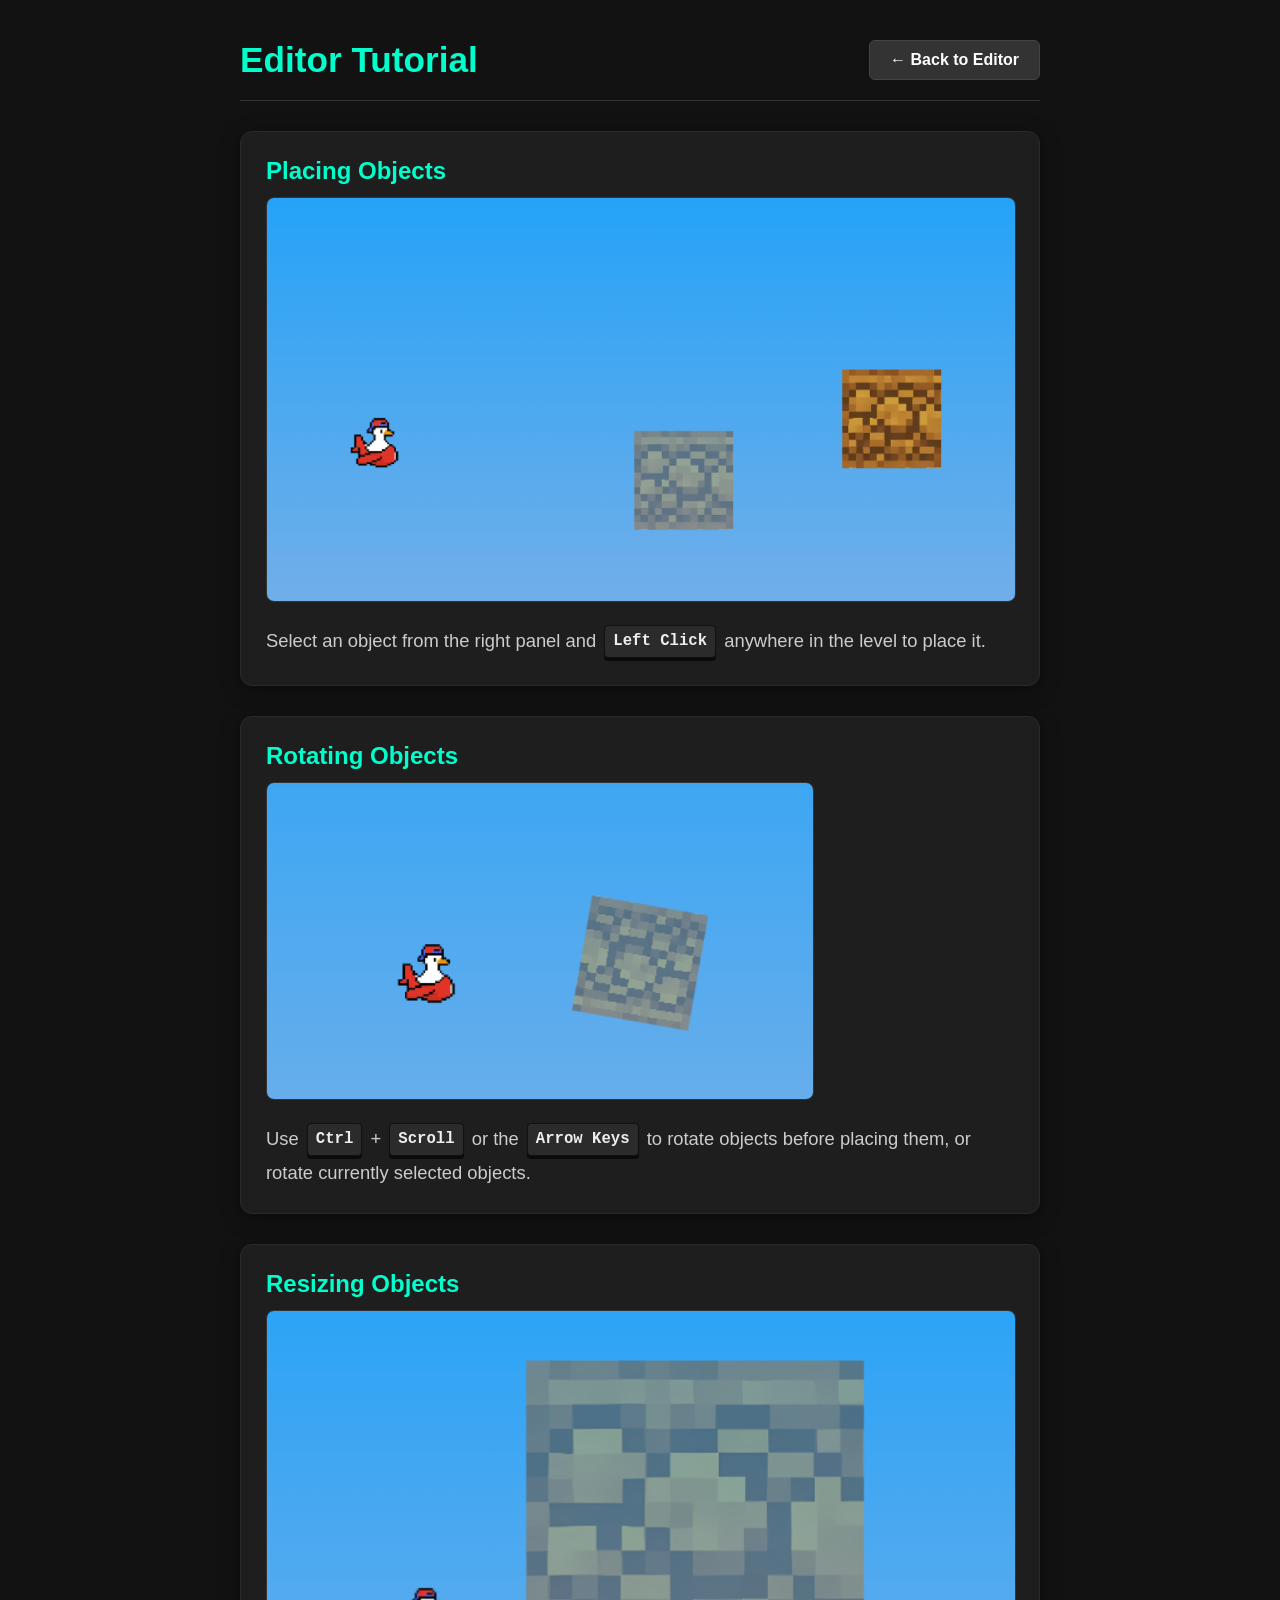
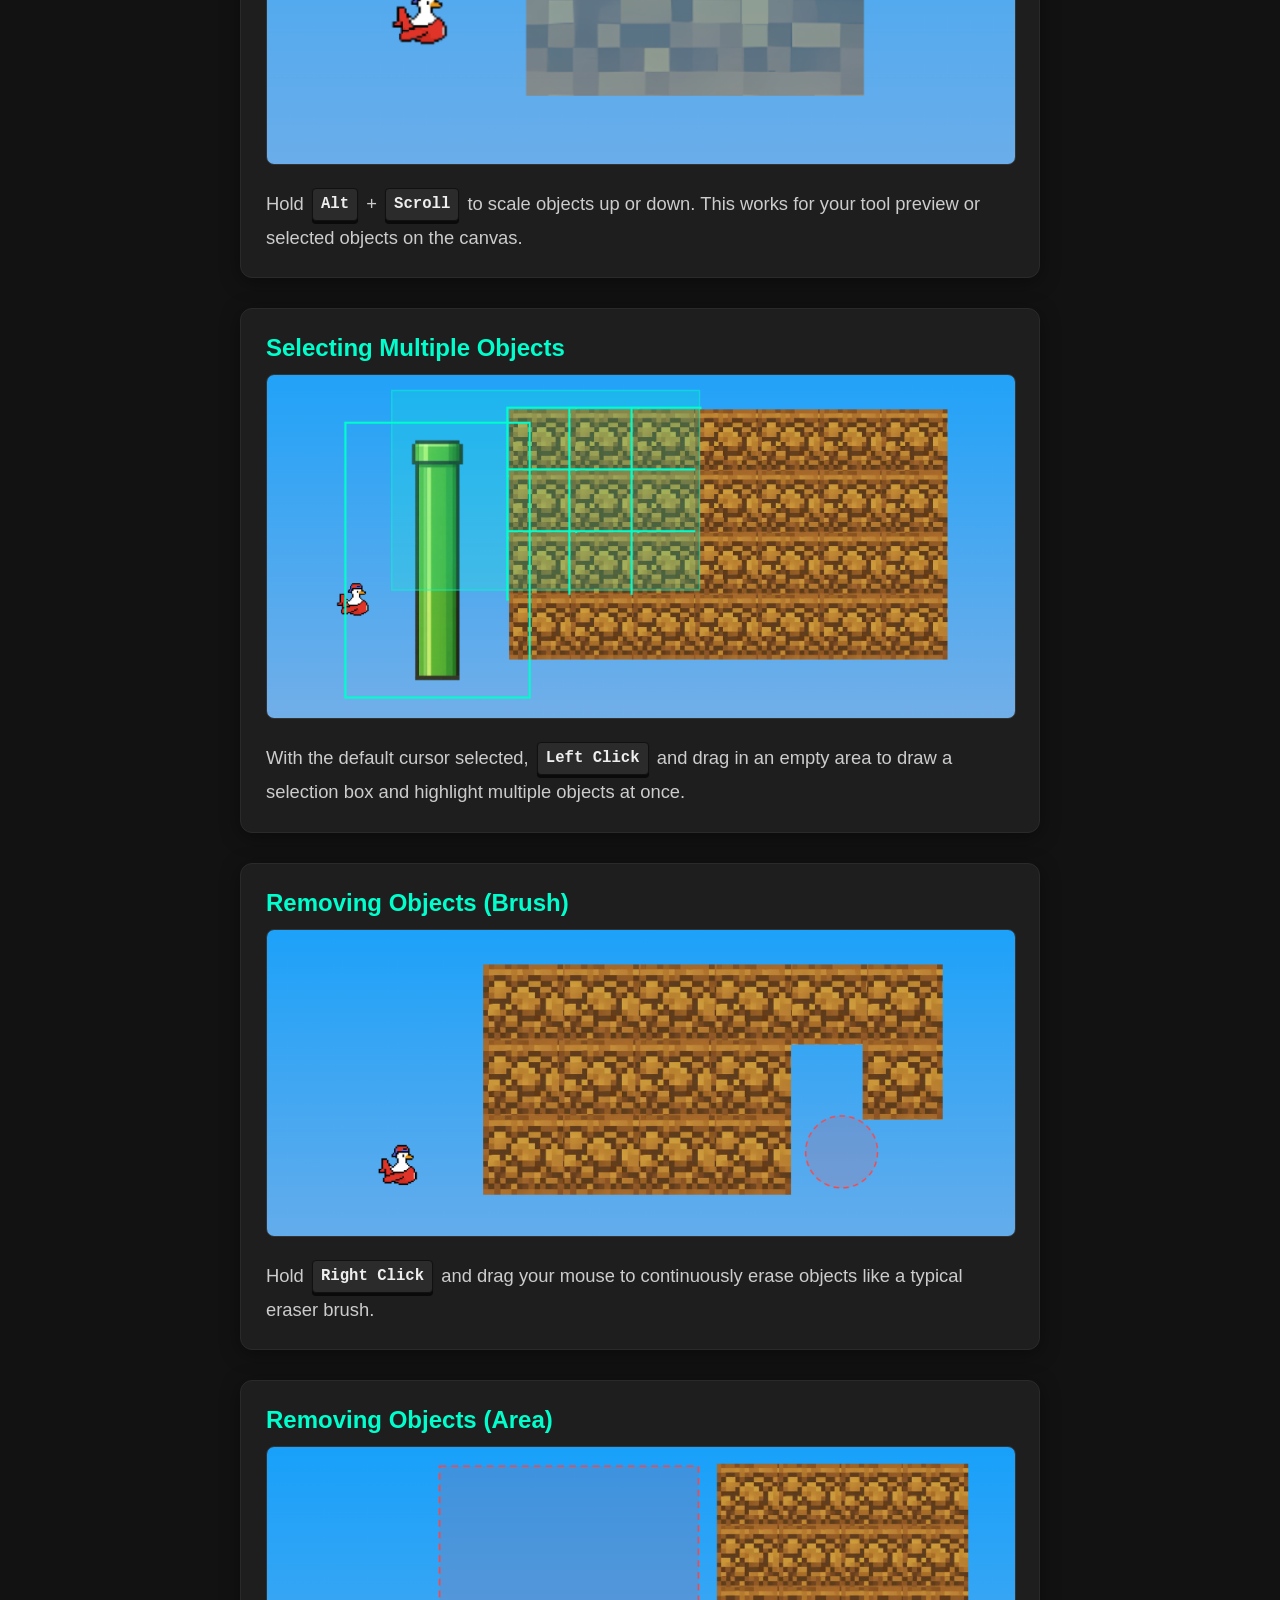
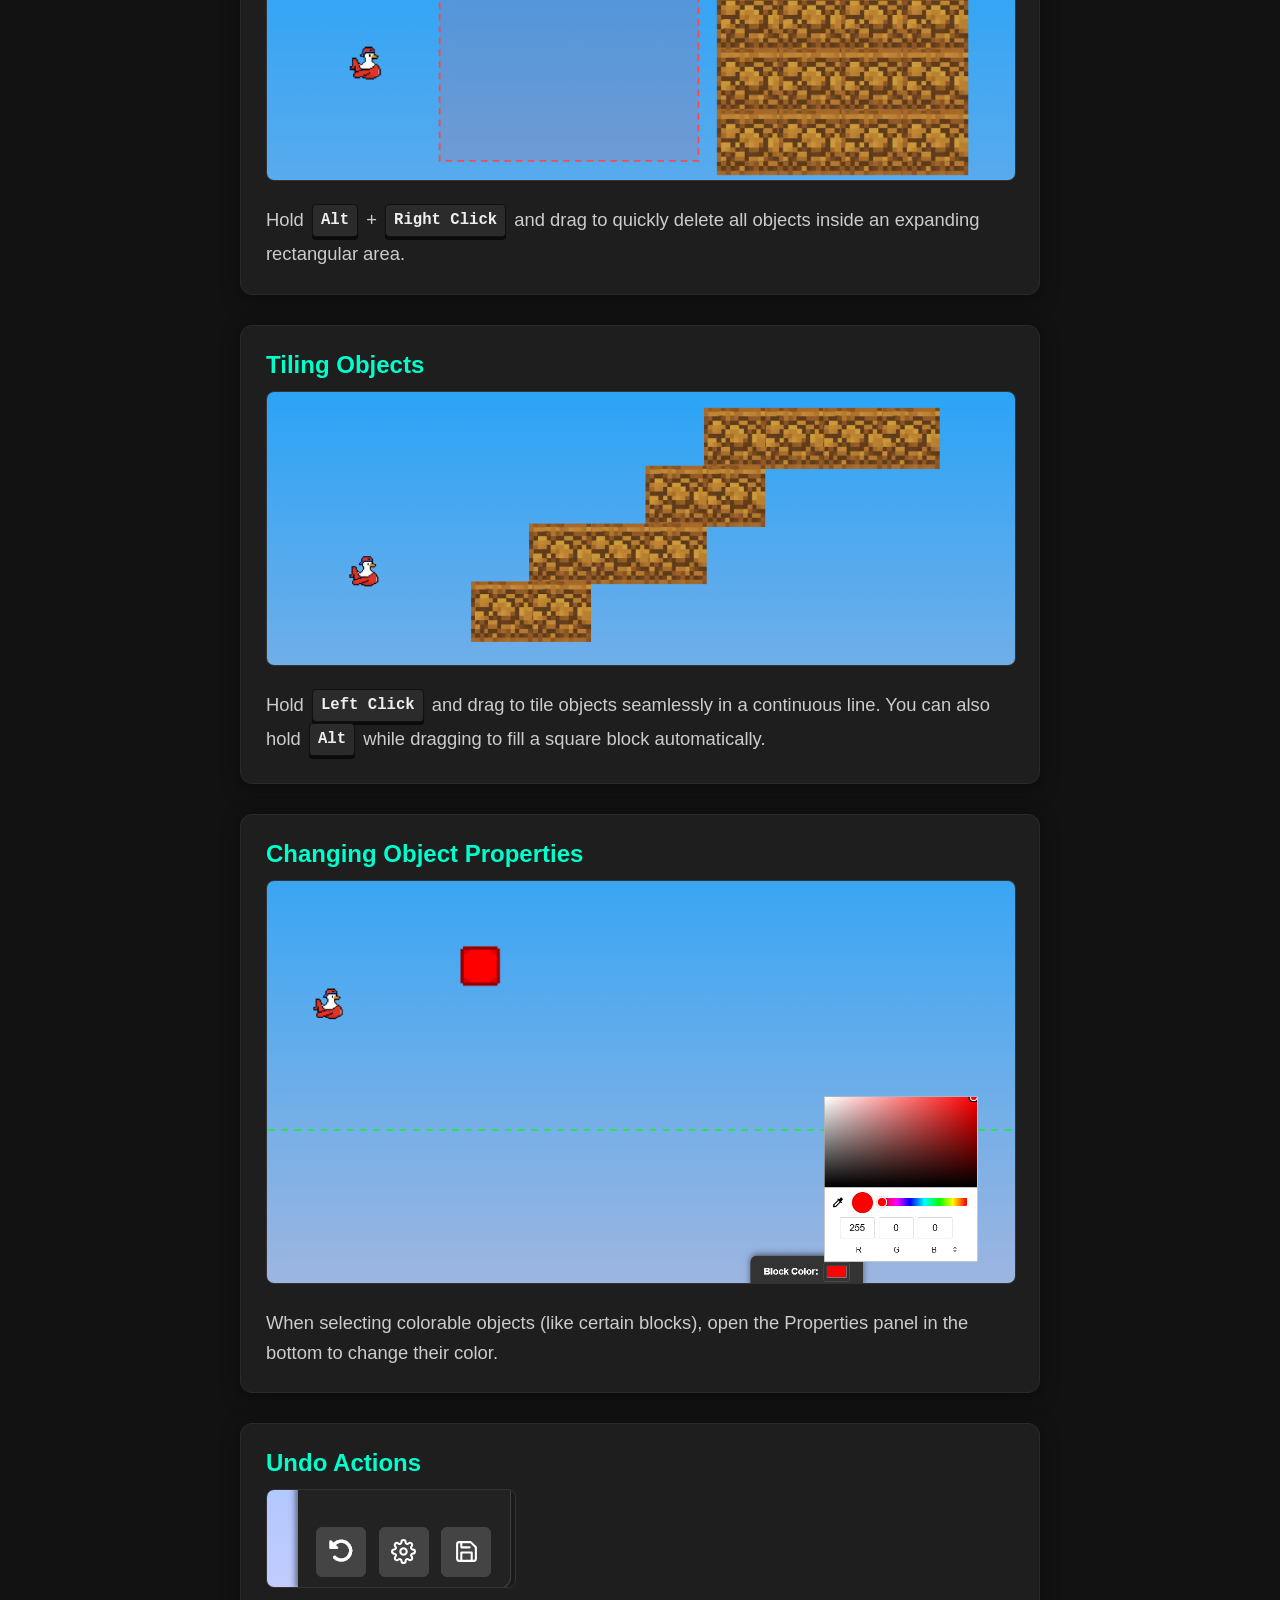
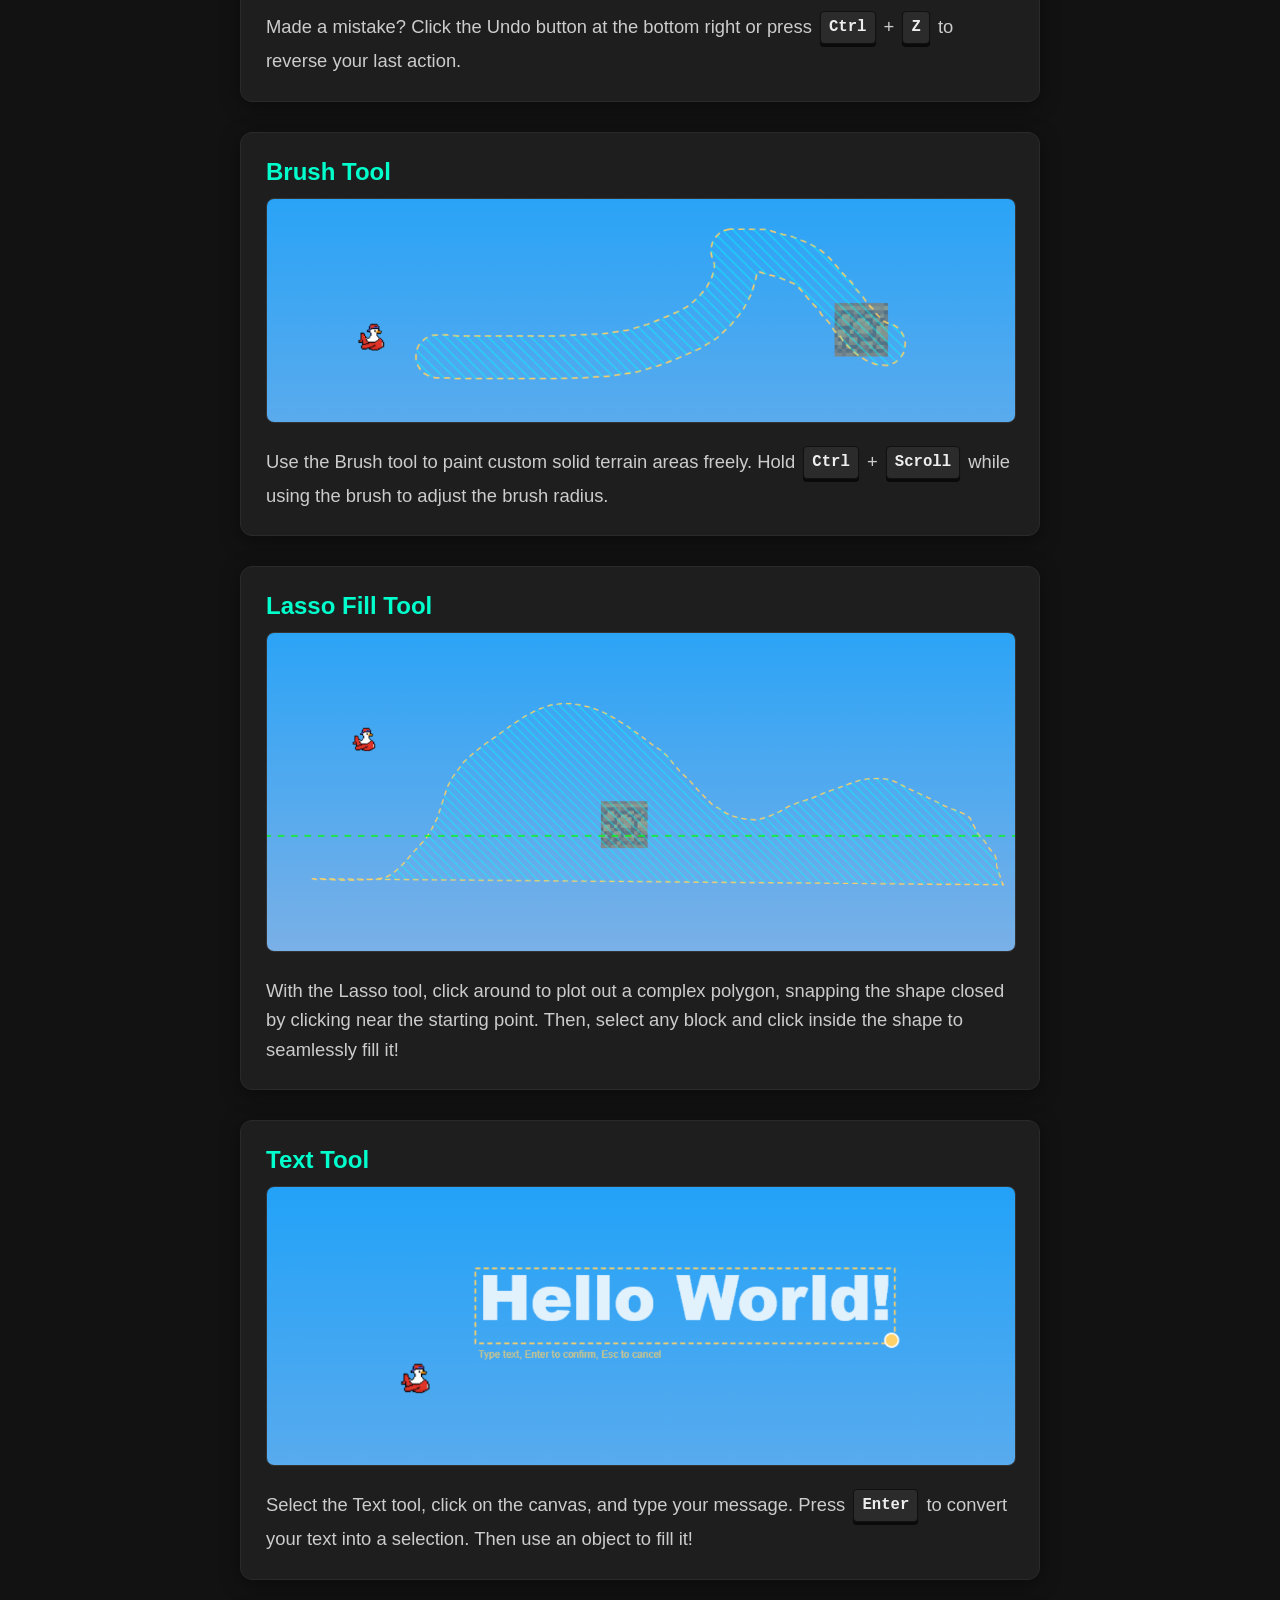
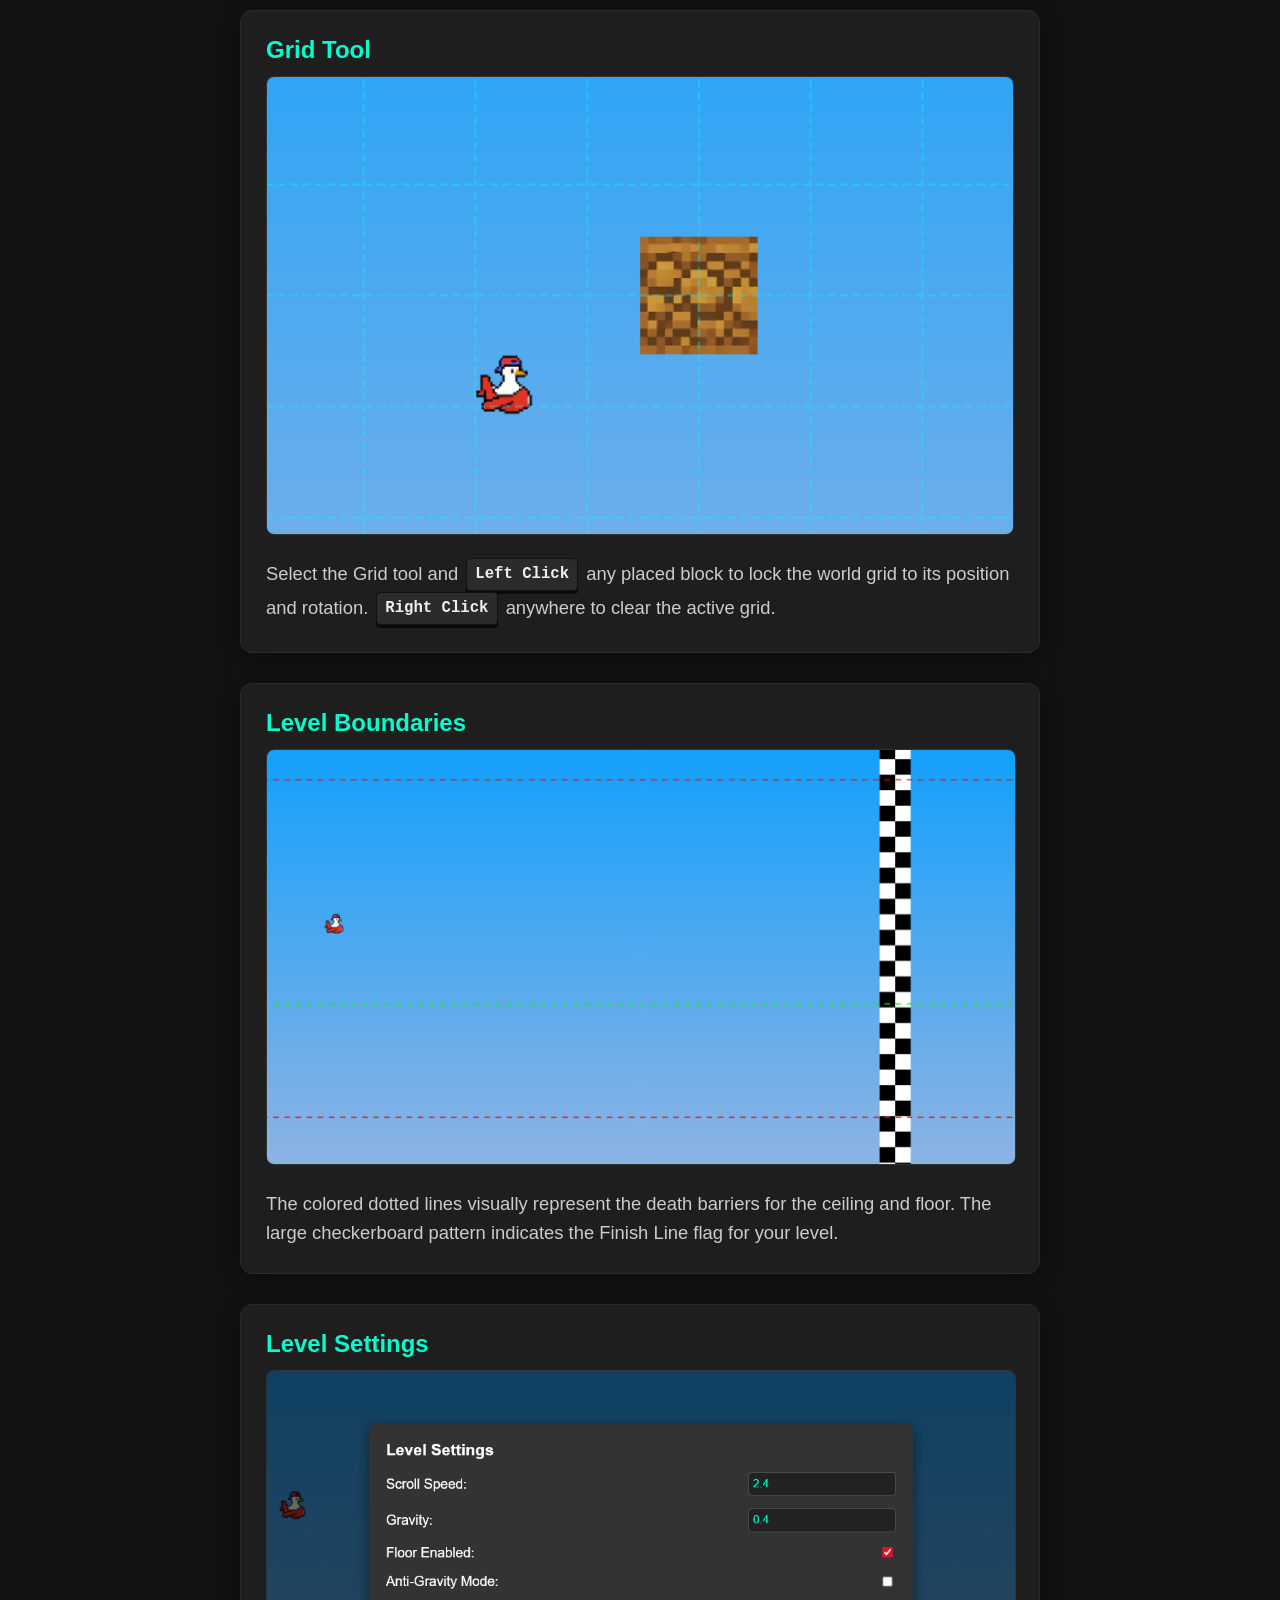
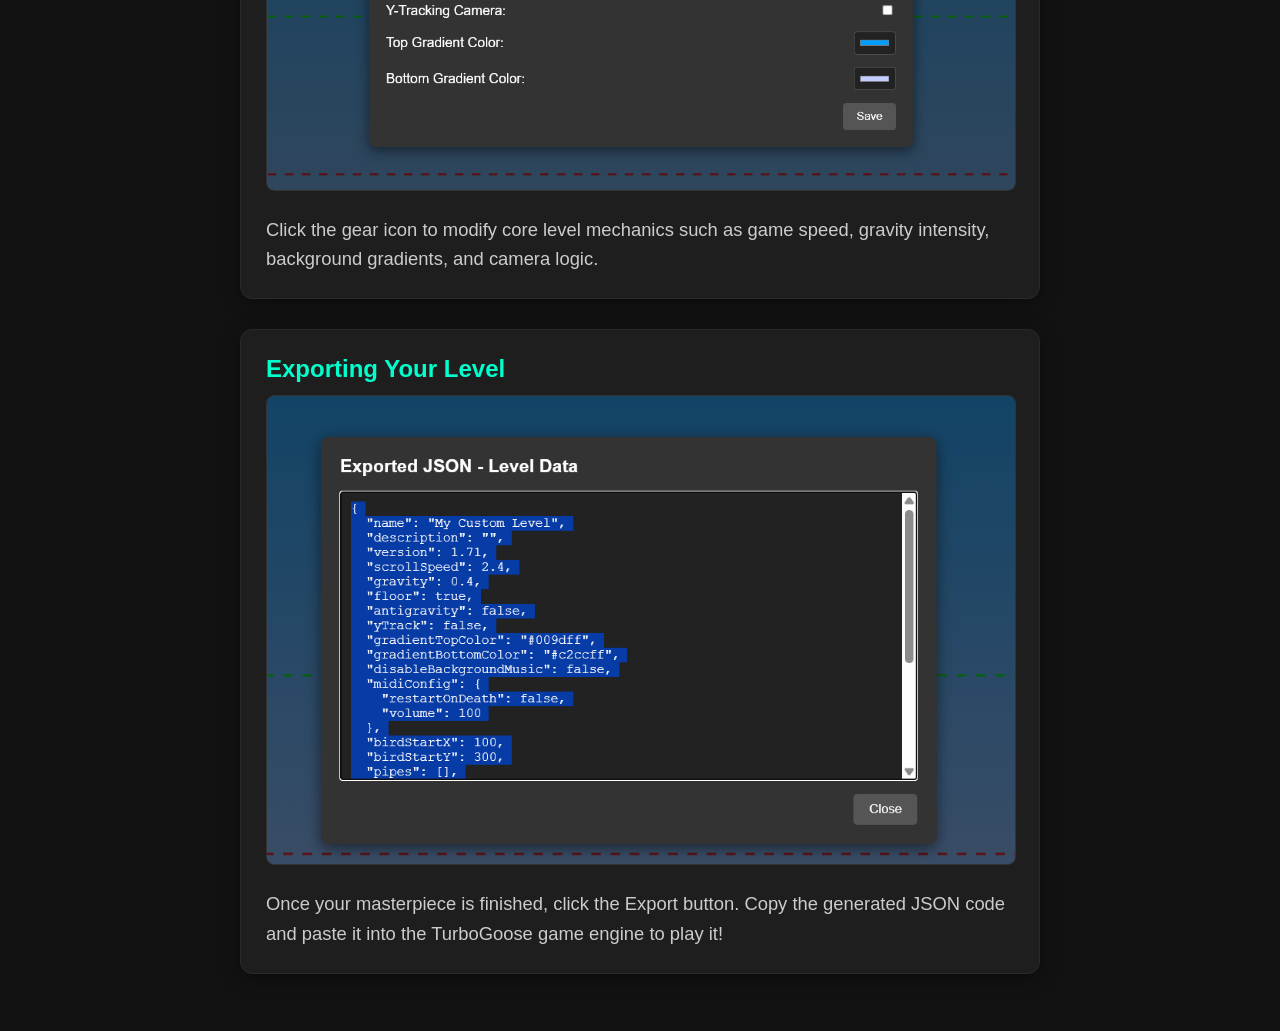
==== tutorial.html @ 1f738831 "tutorial" ====
<!DOCTYPE html>
<html lang="en">
<head>
    <meta charset="UTF-8">
    <meta name="viewport" content="width=device-width, initial-scale=1.0">
    <title>Tutorial - TurboGoose Level Editor</title>
    <style>
        body {
            background-color: #121212;
            color: #f1f1f1;
            font-family: 'Segoe UI', Tahoma, Geneva, Verdana, sans-serif;
            margin: 0;
            padding: 40px;
            display: flex;
            justify-content: center;
        }
        .container {
            max-width: 800px;
            width: 100%;
        }
        .header {
            display: flex;
            justify-content: space-between;
            align-items: center;
            margin-bottom: 30px;
            border-bottom: 1px solid #333;
            padding-bottom: 20px;
        }
        .header h1 {
            margin: 0;
            font-size: 2.2em;
            color: #00ffcc;
        }
        .back-btn {
            background: #333;
            color: #fff;
            text-decoration: none;
            padding: 10px 20px;
            border-radius: 6px;
            font-weight: bold;
            transition: background 0.2s;
            border: 1px solid #444;
        }
        .back-btn:hover {
            background: #444;
        }
        .step {
            background: #1e1e1e;
            border-radius: 12px;
            padding: 25px;
            margin-bottom: 30px;
            box-shadow: 0 4px 20px rgba(0, 0, 0, 0.4);
            border: 1px solid #2a2a2a;
        }
        .step img {
            max-width: 100%;
            height: auto;
            border-radius: 8px;
            margin-bottom: 20px;
            border: 1px solid #333;
            background: #000;
        }
        .step h2 {
            margin-top: 0;
            margin-bottom: 12px;
            color: #00ffcc;
            font-size: 1.5em;
        }
        .step p {
            font-size: 1.15em;
            line-height: 1.6;
            margin: 0;
            color: #ccc;
        }
        kbd {
            background-color: #2b2b2b;
            border: 1px solid #111;
            border-radius: 4px;
            box-shadow: 0 3px 0 #0a0a0a, 0 1px 1px rgba(0,0,0,0.5);
            color: #eee;
            display: inline-block;
            font-family: 'Consolas', monospace;
            font-size: 0.85em;
            padding: 3px 8px;
            margin: 0 3px;
            font-weight: bold;
            transform: translateY(-2px);
        }
    </style>
</head>
<body>
    <div class="container">
        <div class="header">
            <h1>Editor Tutorial</h1>
            <a href="index.html" class="back-btn">← Back to Editor</a>
        </div>

        <div class="step">
            <h2>Placing Objects</h2>
            <img src="tutorial-assets/placing-objects.png" alt="Placing Objects">
            <p>Select an object from the right panel and <kbd>Left Click</kbd> anywhere in the level to place it.</p>
        </div>

        <div class="step">
            <h2>Rotating Objects</h2>
            <img src="tutorial-assets/rotate-object.png" alt="Rotating Objects">
            <p>Use <kbd>Ctrl</kbd> + <kbd>Scroll</kbd> or the <kbd>Arrow Keys</kbd> to rotate objects before placing them, or rotate currently selected objects.</p>
        </div>

        <div class="step">
            <h2>Resizing Objects</h2>
            <img src="tutorial-assets/resize-objects.png" alt="Resizing Objects">
            <p>Hold <kbd>Alt</kbd> + <kbd>Scroll</kbd> to scale objects up or down. This works for your tool preview or selected objects on the canvas.</p>
        </div>

        <div class="step">
            <h2>Selecting Multiple Objects</h2>
            <img src="tutorial-assets/selecting-multiple-objects.png" alt="Selecting Multiple Objects">
            <p>With the default cursor selected, <kbd>Left Click</kbd> and drag in an empty area to draw a selection box and highlight multiple objects at once.</p>
        </div>

        <div class="step">
            <h2>Removing Objects (Brush)</h2>
            <img src="tutorial-assets/removing-objects-without-alt.png" alt="Removing Objects with Brush">
            <p>Hold <kbd>Right Click</kbd> and drag your mouse to continuously erase objects like a typical eraser brush.</p>
        </div>

        <div class="step">
            <h2>Removing Objects (Area)</h2>
            <img src="tutorial-assets/removing-objects-with-alt.png" alt="Removing Objects in a Square">
            <p>Hold <kbd>Alt</kbd> + <kbd>Right Click</kbd> and drag to quickly delete all objects inside an expanding rectangular area.</p>
        </div>

        <div class="step">
            <h2>Tiling Objects</h2>
            <img src="tutorial-assets/tile-placing.png" alt="Tiling Objects">
            <p>Hold <kbd>Left Click</kbd> and drag to tile objects seamlessly in a continuous line. You can also hold <kbd>Alt</kbd> while dragging to fill a square block automatically.</p>
        </div>

        <div class="step">
            <h2>Changing Object Properties</h2>
            <img src="tutorial-assets/changing-object-properites.png" alt="Changing Object Properties">
            <p>When selecting colorable objects (like certain blocks), open the Properties panel in the bottom to change their color.</p>
        </div>

        <div class="step">
            <h2>Undo Actions</h2>
            <img src="tutorial-assets/undo.png" alt="Undo Actions">
            <p>Made a mistake? Click the Undo button at the bottom right or press <kbd>Ctrl</kbd> + <kbd>Z</kbd> to reverse your last action.</p>
        </div>

        <div class="step">
            <h2>Brush Tool</h2>
            <img src="tutorial-assets/brush-tool.png" alt="Brush Tool">
            <p>Use the Brush tool to paint custom solid terrain areas freely. Hold <kbd>Ctrl</kbd> + <kbd>Scroll</kbd> while using the brush to adjust the brush radius.</p>
        </div>

        <div class="step">
            <h2>Lasso Fill Tool</h2>
            <img src="tutorial-assets/lasso-tool.png" alt="Lasso Tool">
            <p>With the Lasso tool, click around to plot out a complex polygon, snapping the shape closed by clicking near the starting point. Then, select any block and click inside the shape to seamlessly fill it!</p>
        </div>

        <div class="step">
            <h2>Text Tool</h2>
            <img src="tutorial-assets/text-tool.png" alt="Text Tool">
            <p>Select the Text tool, click on the canvas, and type your message. Press <kbd>Enter</kbd> to convert your text into a selection. Then use an object to fill it!</p>
        </div>

        <div class="step">
            <h2>Grid Tool</h2>
            <img src="tutorial-assets/using-grid-tool.png" alt="Grid Tool">
            <p>Select the Grid tool and <kbd>Left Click</kbd> any placed block to lock the world grid to its position and rotation. <kbd>Right Click</kbd> anywhere to clear the active grid.</p>
        </div>

        <div class="step">
            <h2>Level Boundaries</h2>
            <img src="tutorial-assets/colored-lines-and-finish-line.png" alt="Level Boundaries">
            <p>The colored dotted lines visually represent the death barriers for the ceiling and floor. The large checkerboard pattern indicates the Finish Line flag for your level.</p>
        </div>

        <div class="step">
            <h2>Level Settings</h2>
            <img src="tutorial-assets/settings.png" alt="Settings">
            <p>Click the gear icon to modify core level mechanics such as game speed, gravity intensity, background gradients, and camera logic.</p>
        </div>

        <div class="step">
            <h2>Exporting Your Level</h2>
            <img src="tutorial-assets/exported-json.png" alt="Export JSON">
            <p>Once your masterpiece is finished, click the Export button. Copy the generated JSON code and paste it into the TurboGoose game engine to play it!</p>
        </div>

    </div>
</body>
</html>
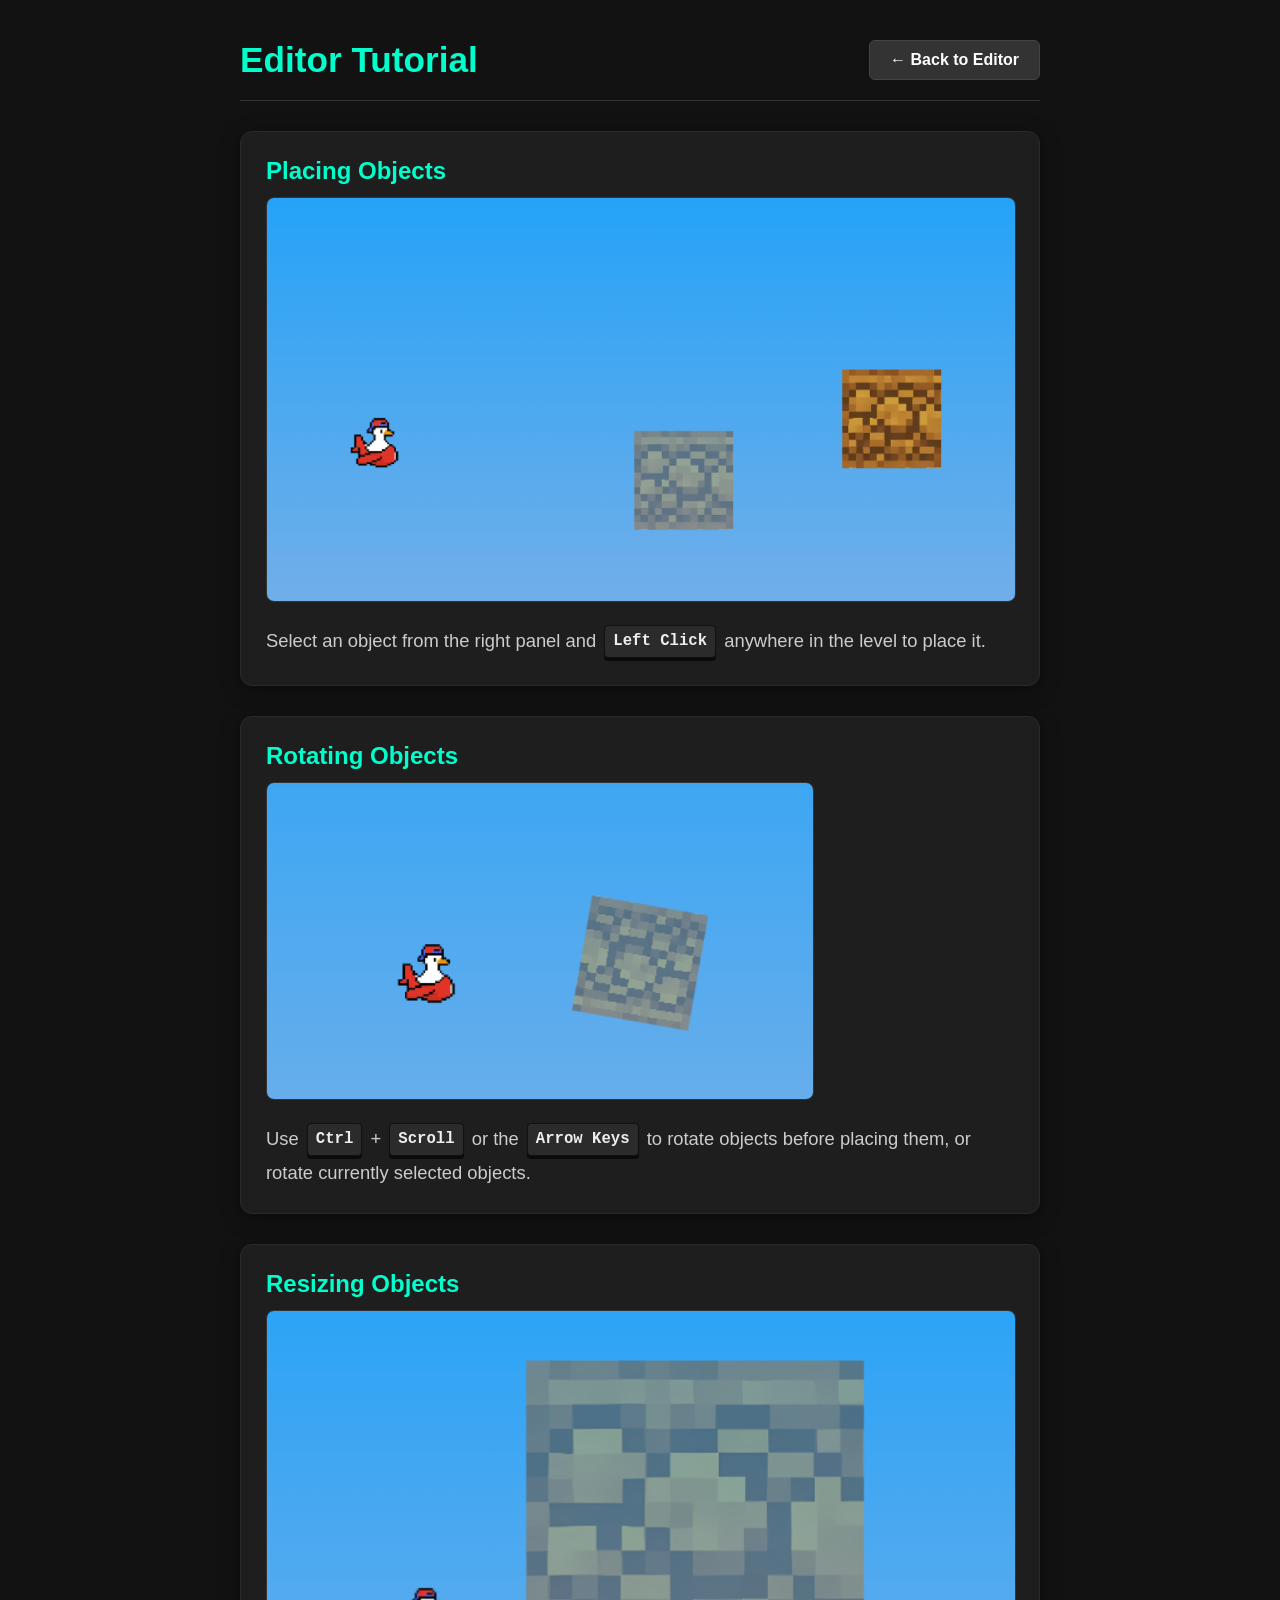
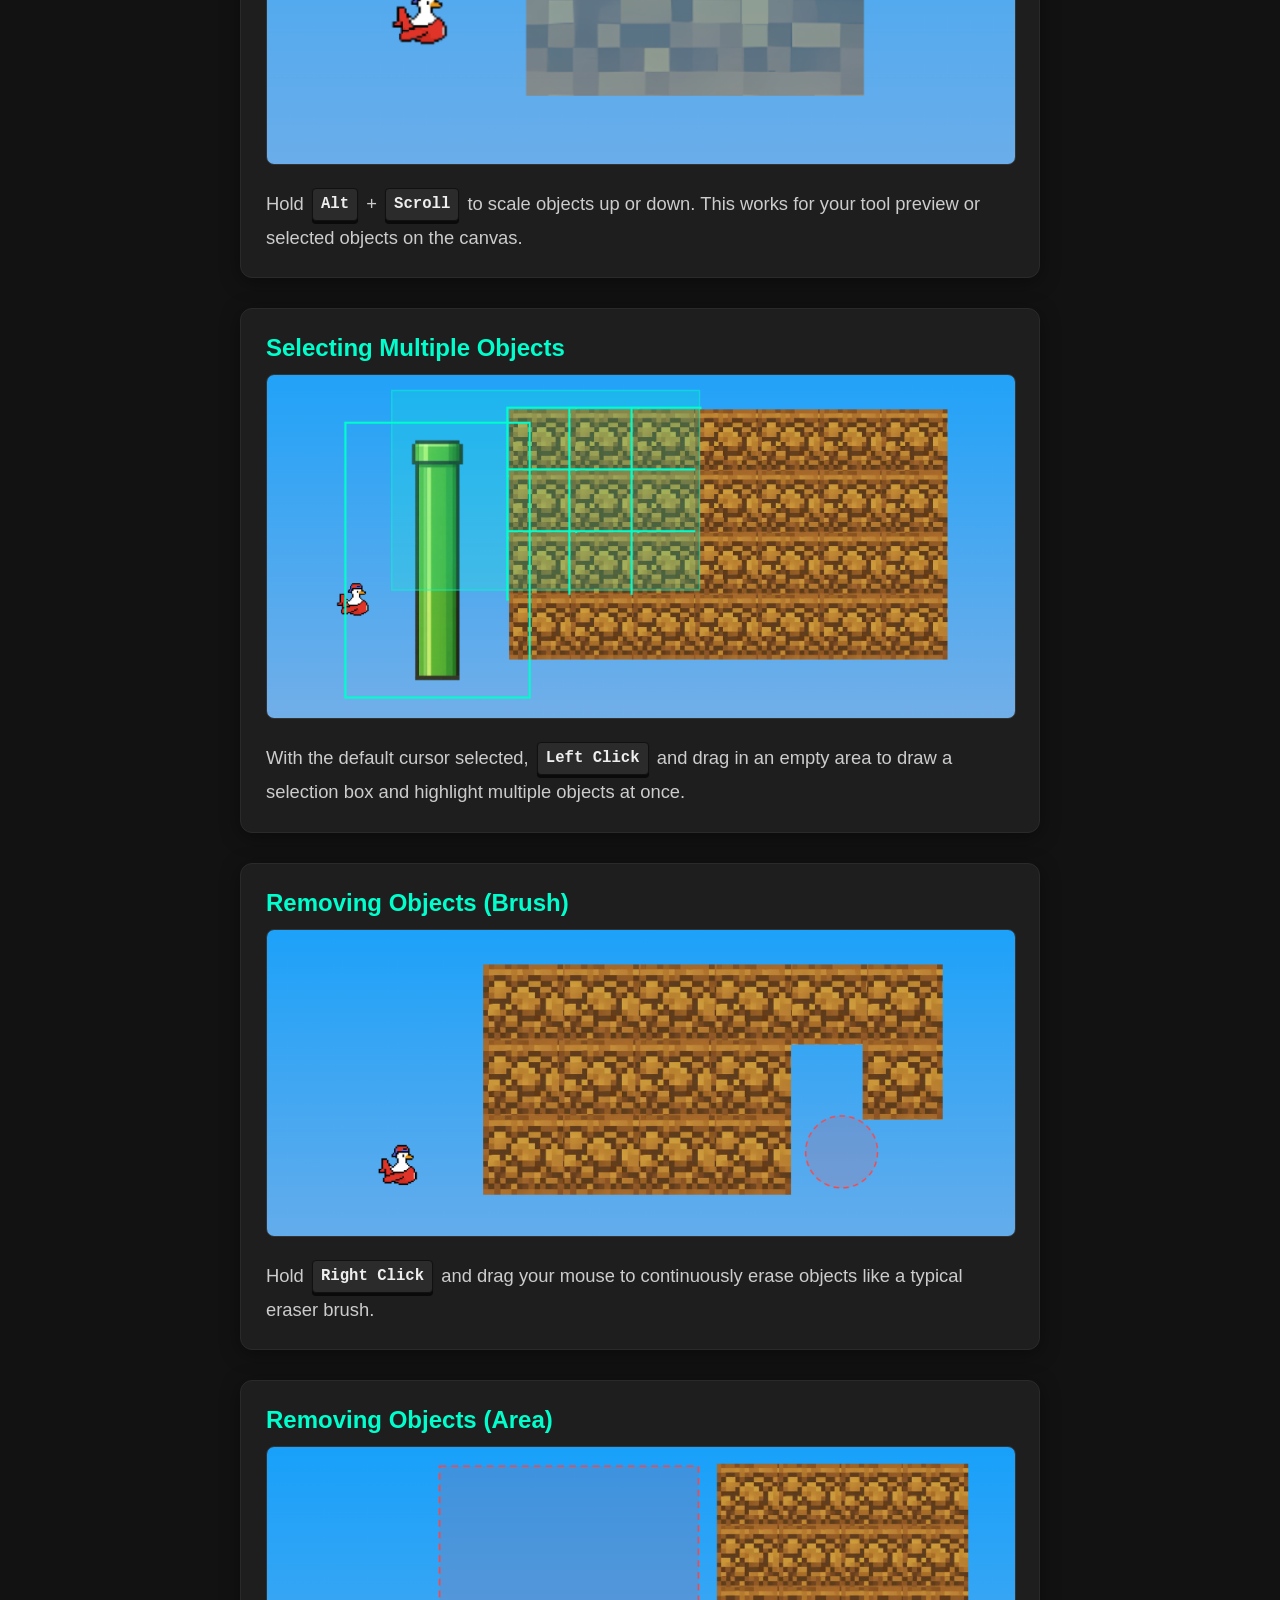
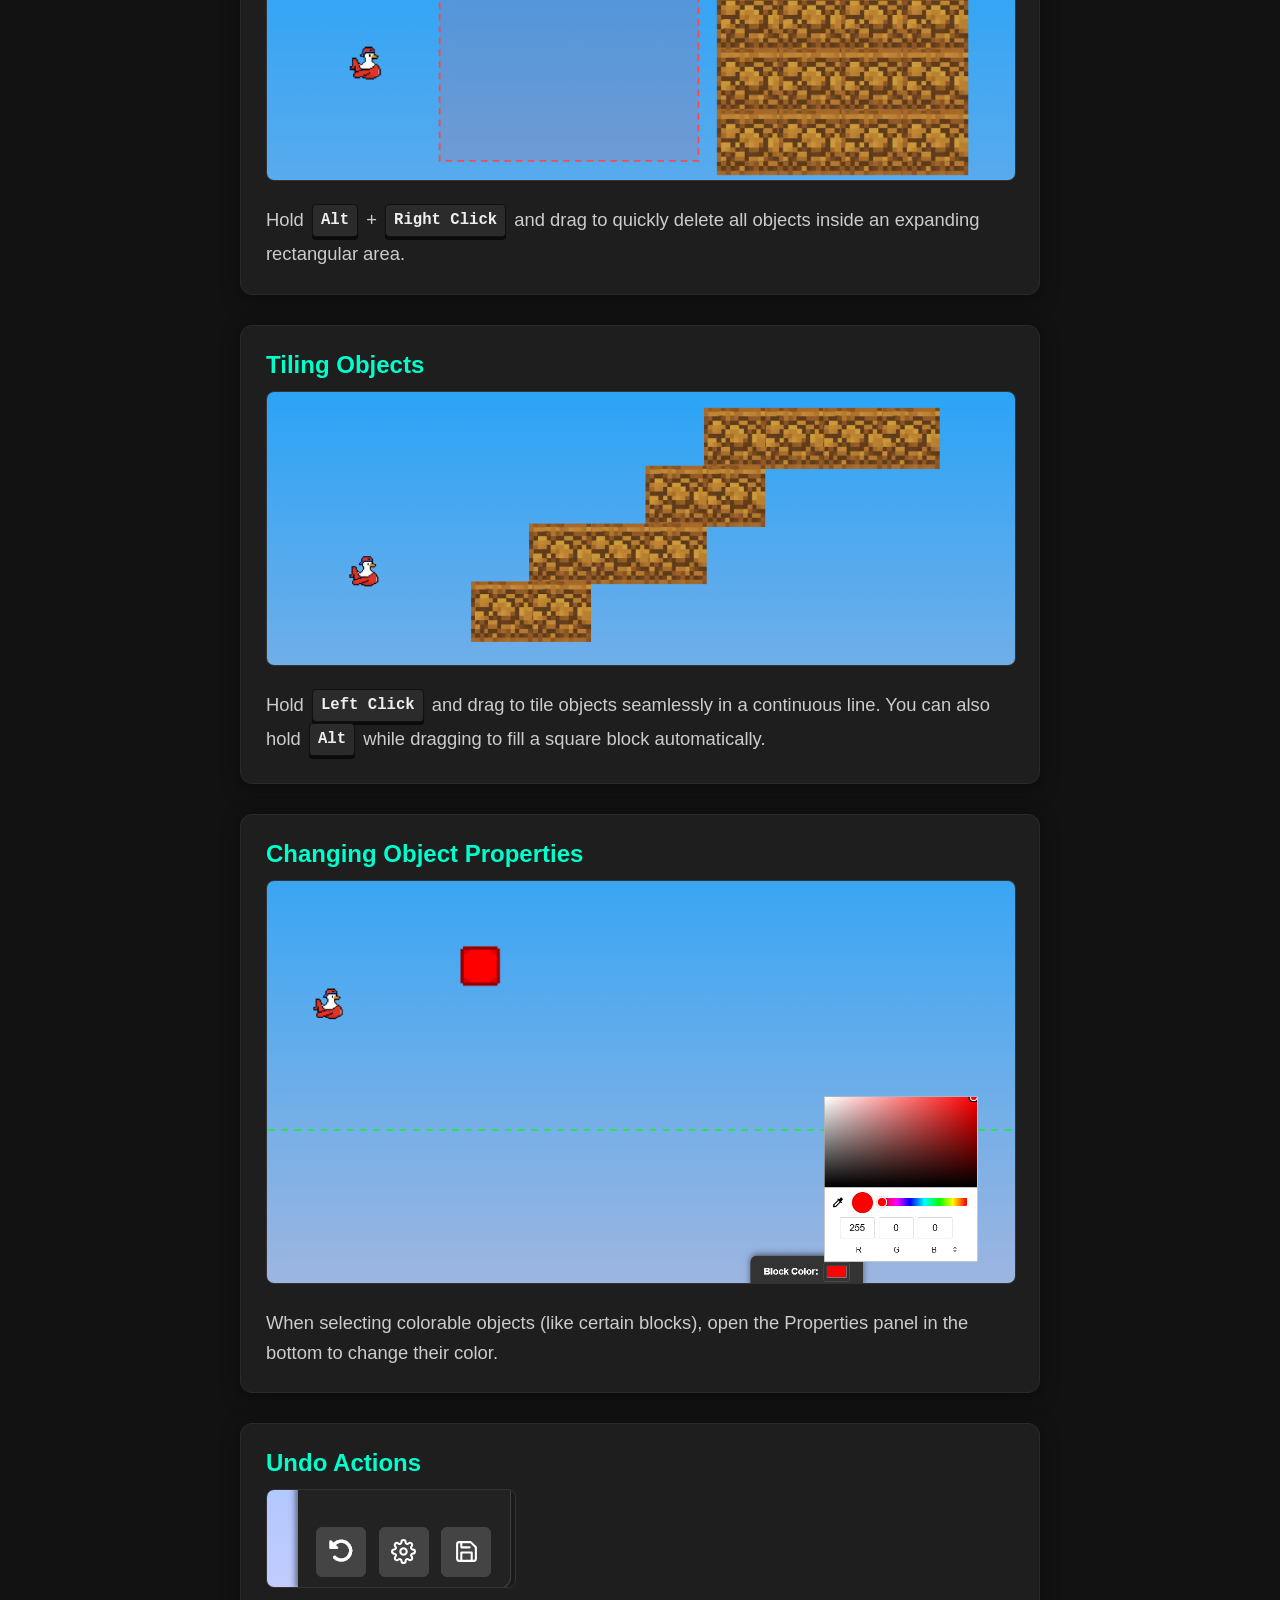
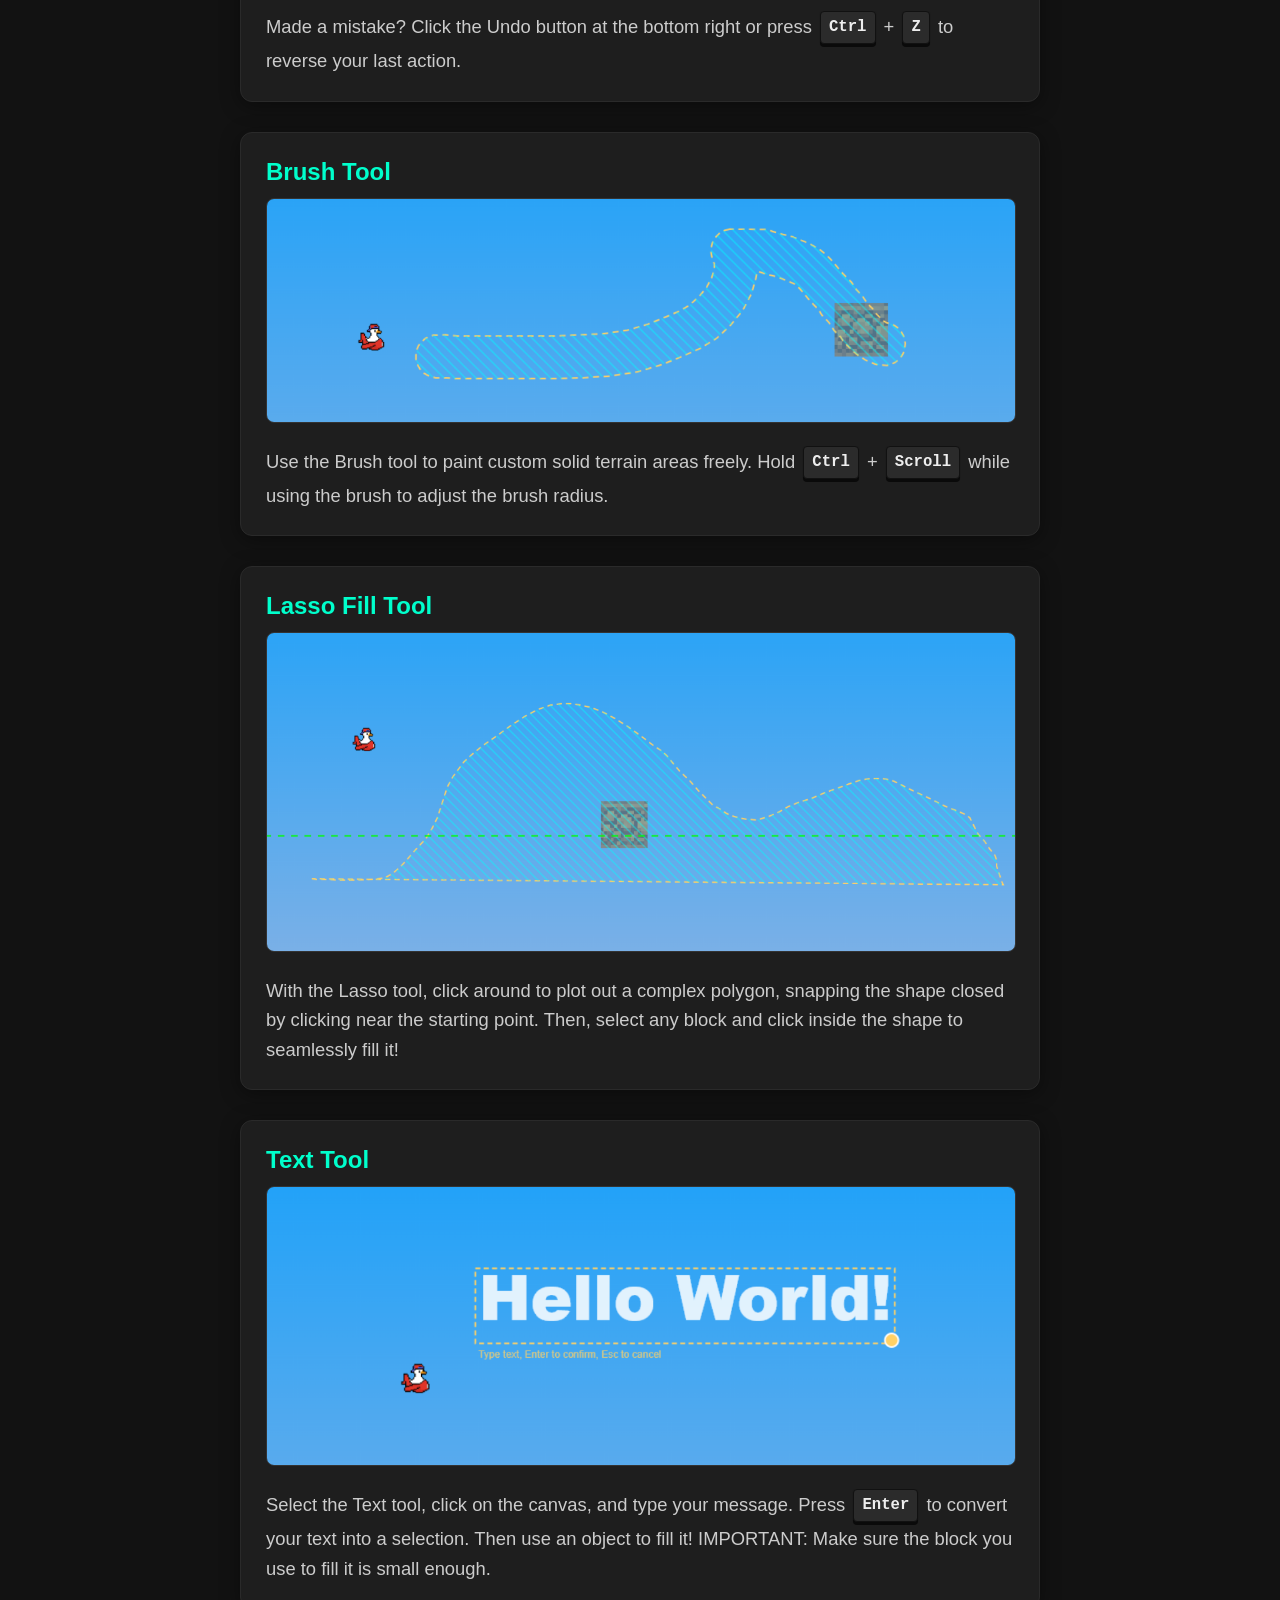
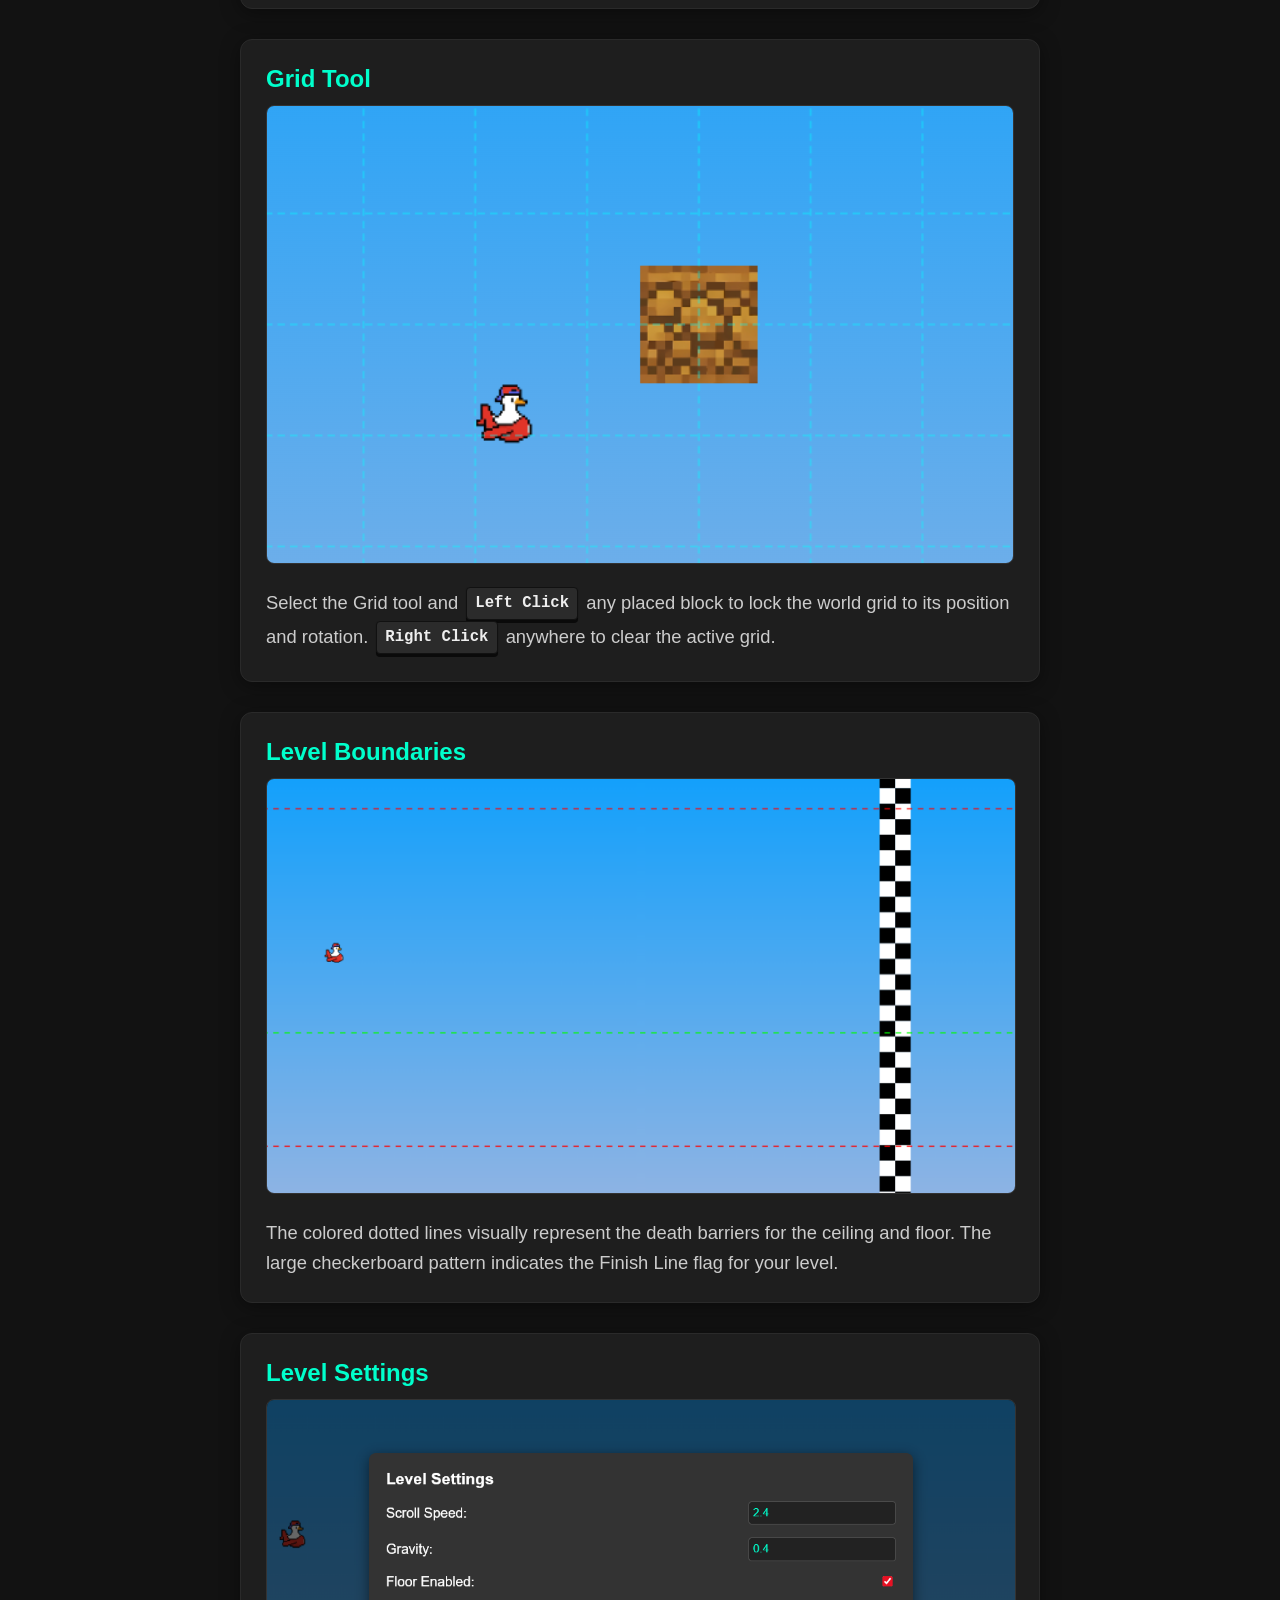
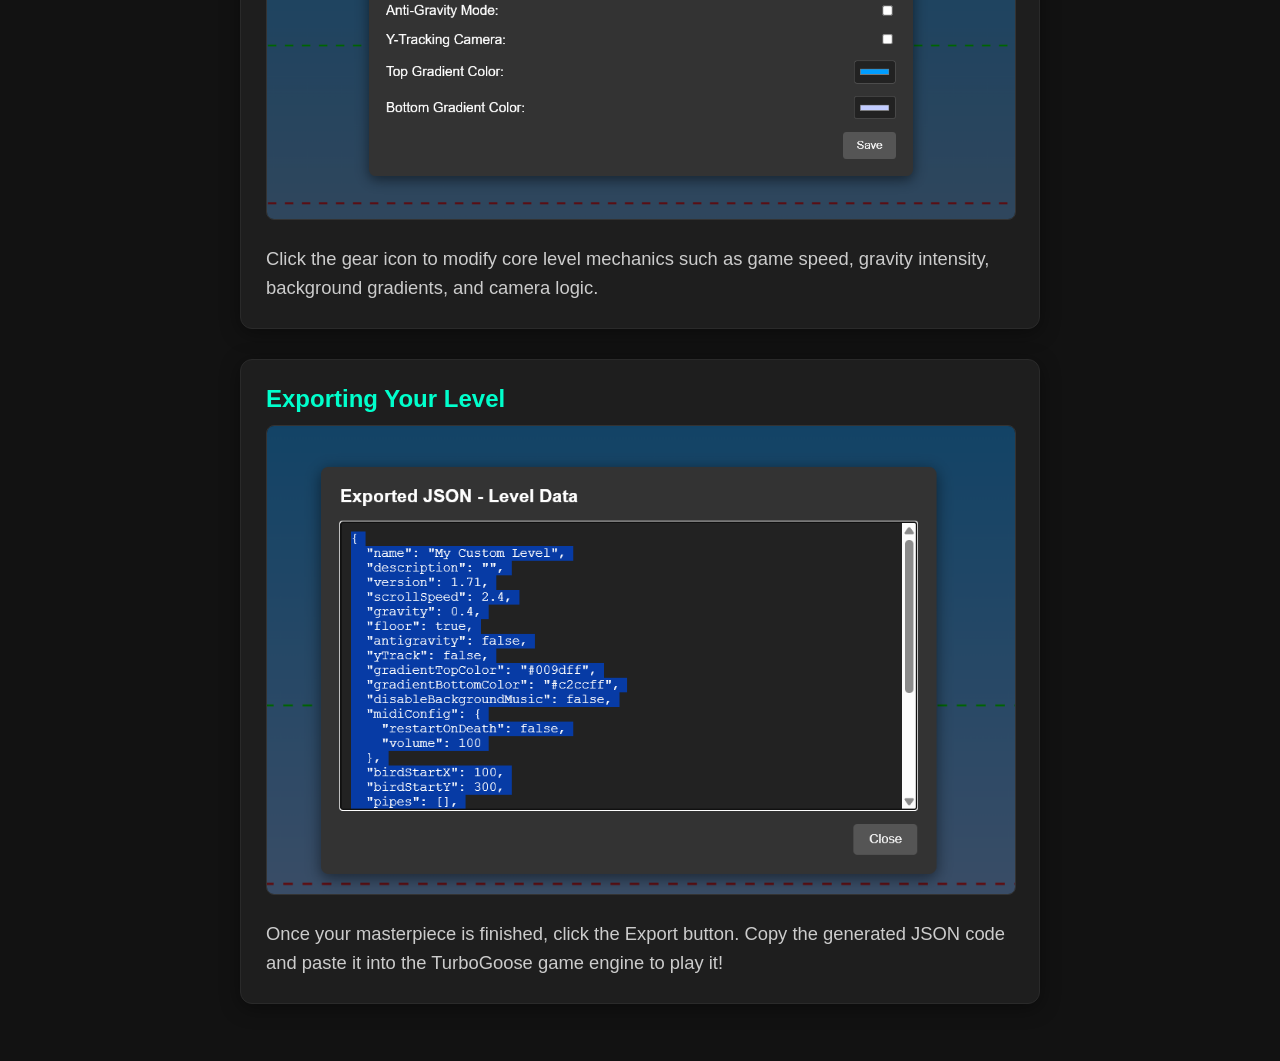
==== commit 49a483ef: "tutorial edit" ====
--- a/tutorial.html
+++ b/tutorial.html
@@ -164,7 +164,7 @@
         <div class="step">
             <h2>Text Tool</h2>
             <img src="tutorial-assets/text-tool.png" alt="Text Tool">
-            <p>Select the Text tool, click on the canvas, and type your message. Press <kbd>Enter</kbd> to convert your text into a selection. Then use an object to fill it!</p>
+            <p>Select the Text tool, click on the canvas, and type your message. Press <kbd>Enter</kbd> to convert your text into a selection. Then use an object to fill it! IMPORTANT: Make sure the block you use to fill it is small enough.</p>
         </div>
 
         <div class="step">
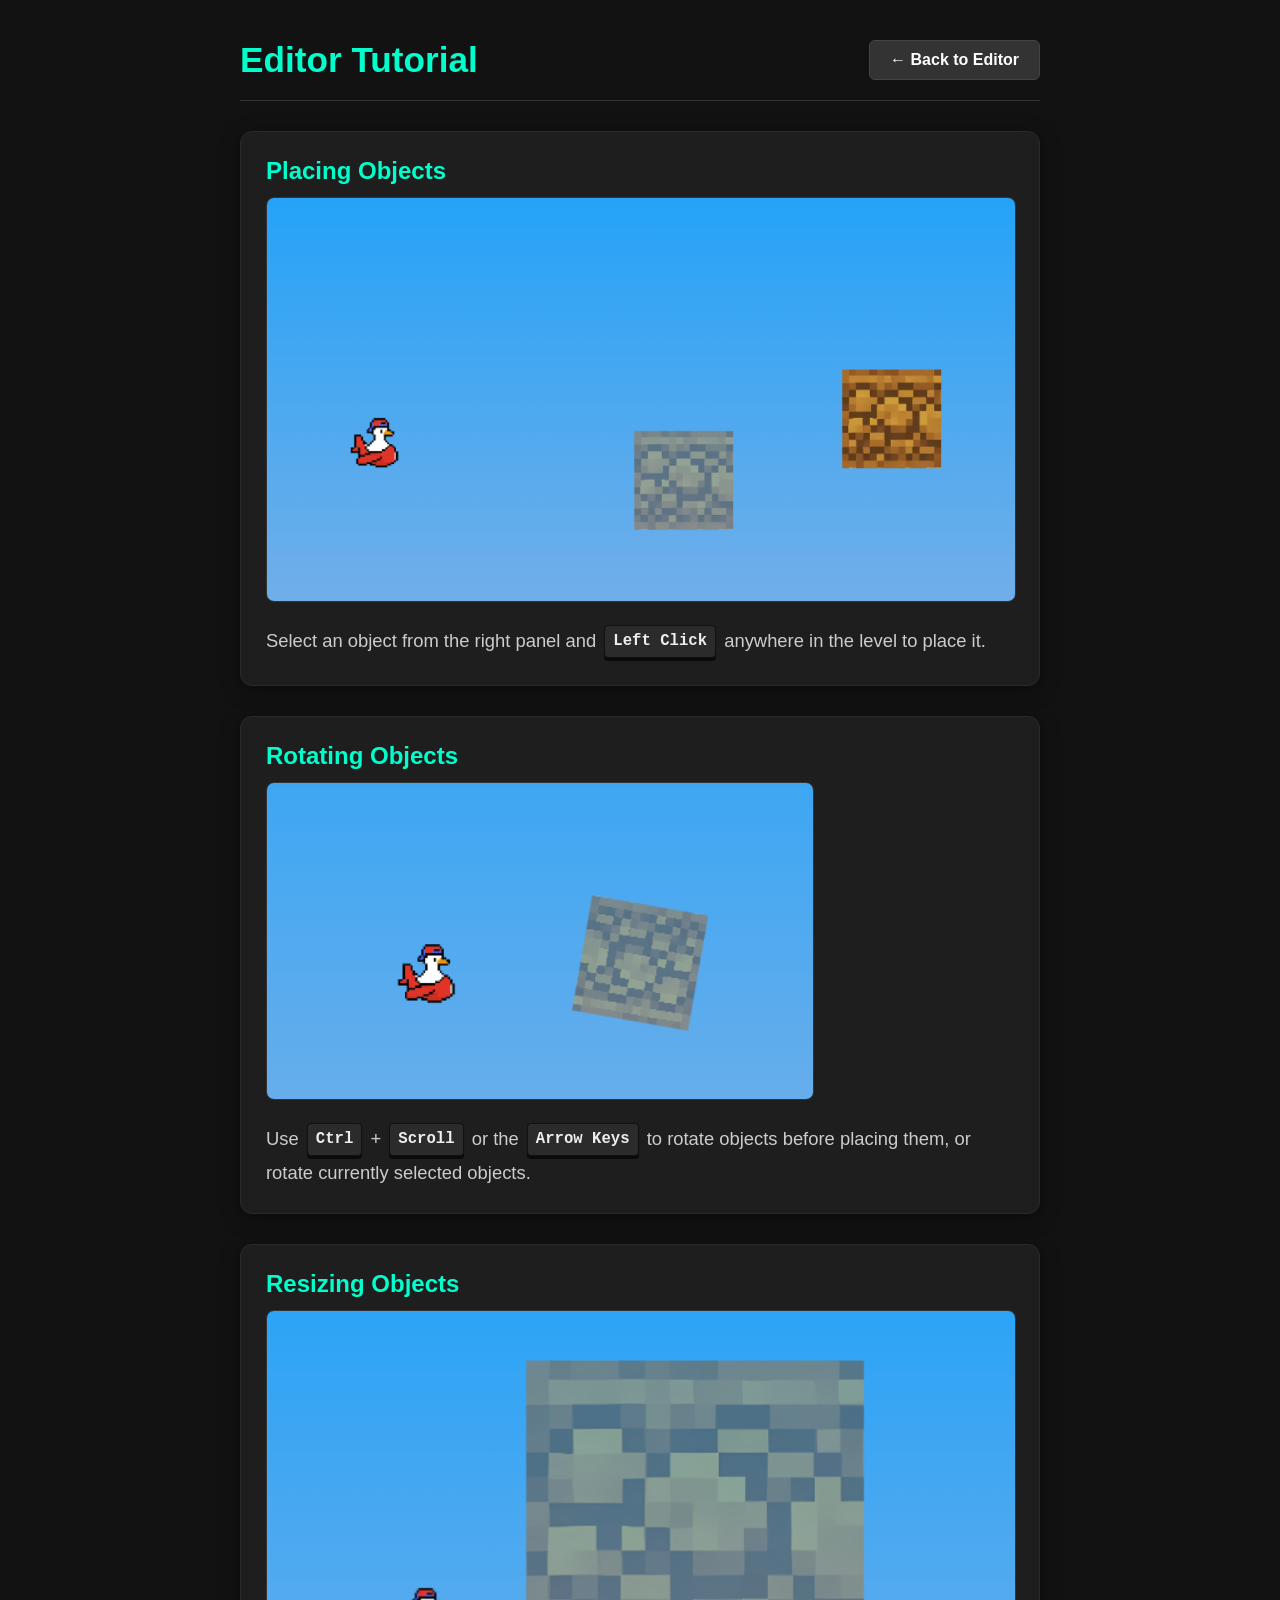
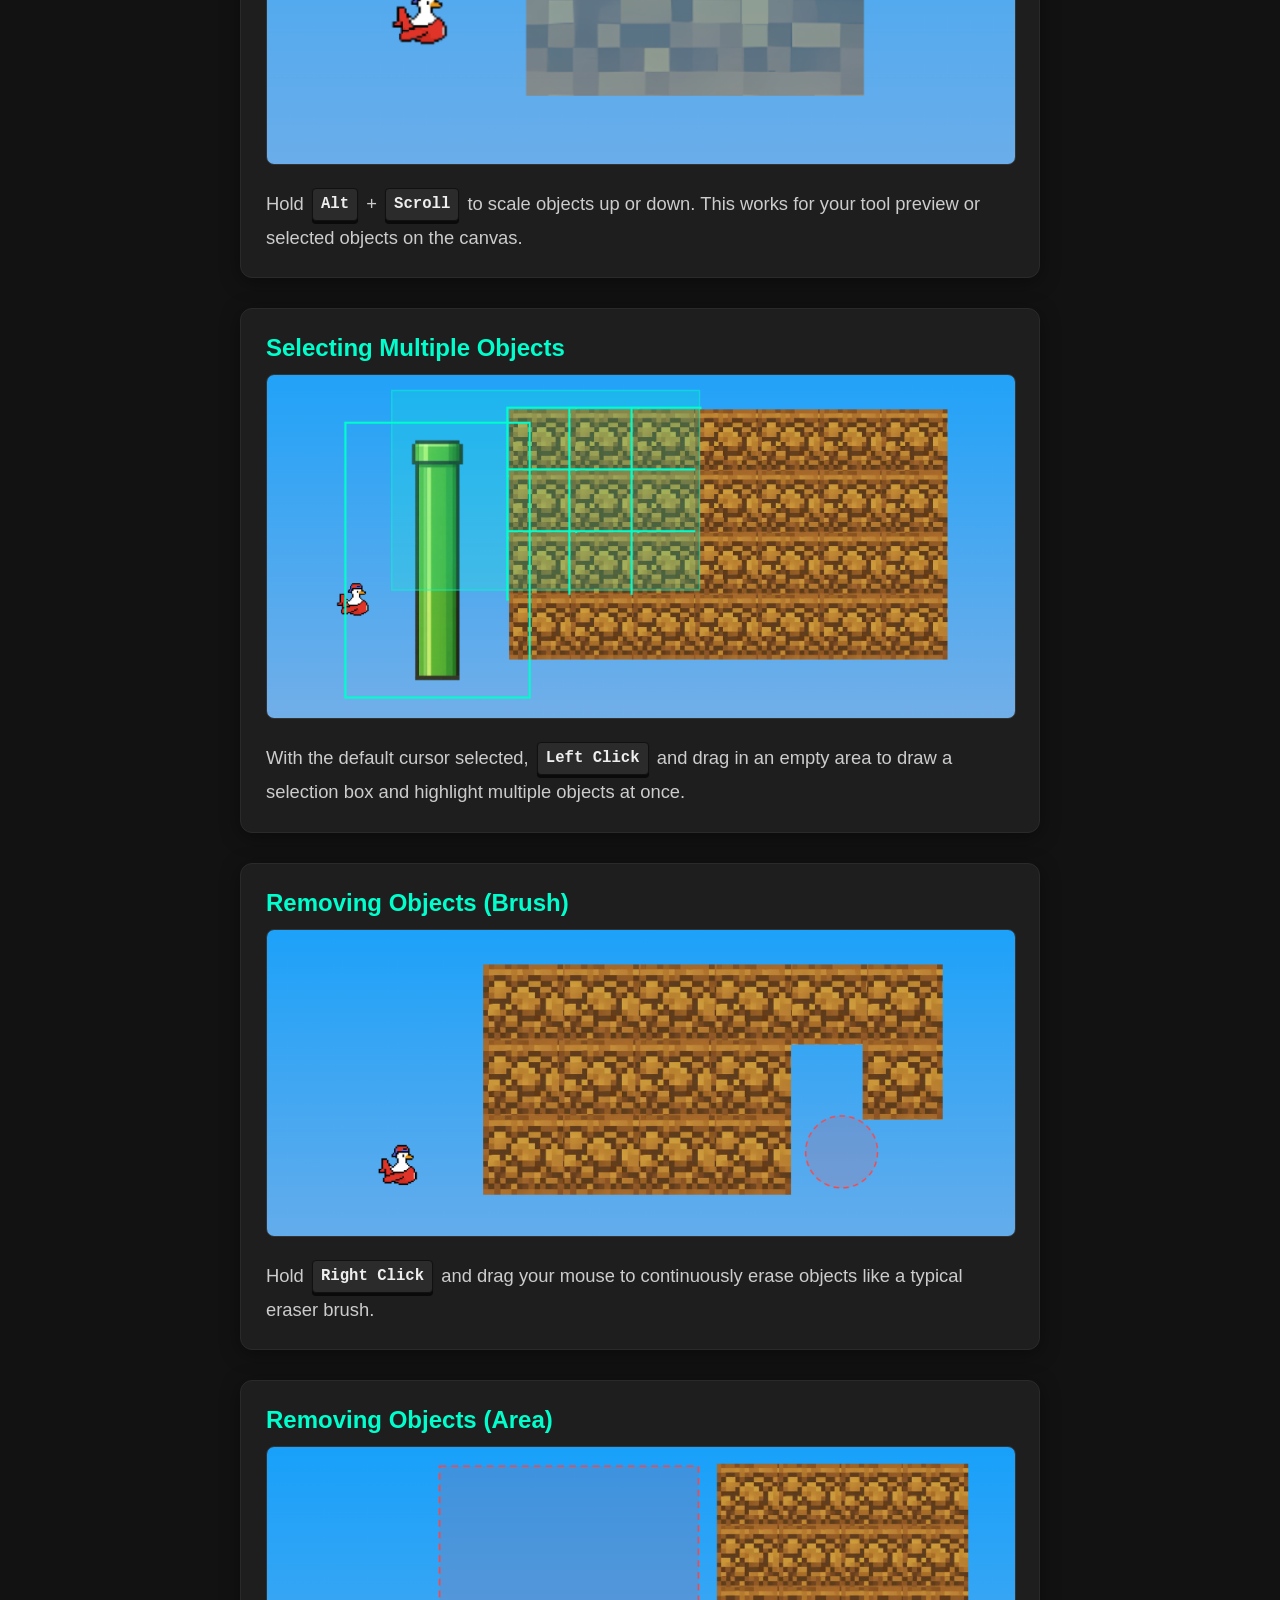
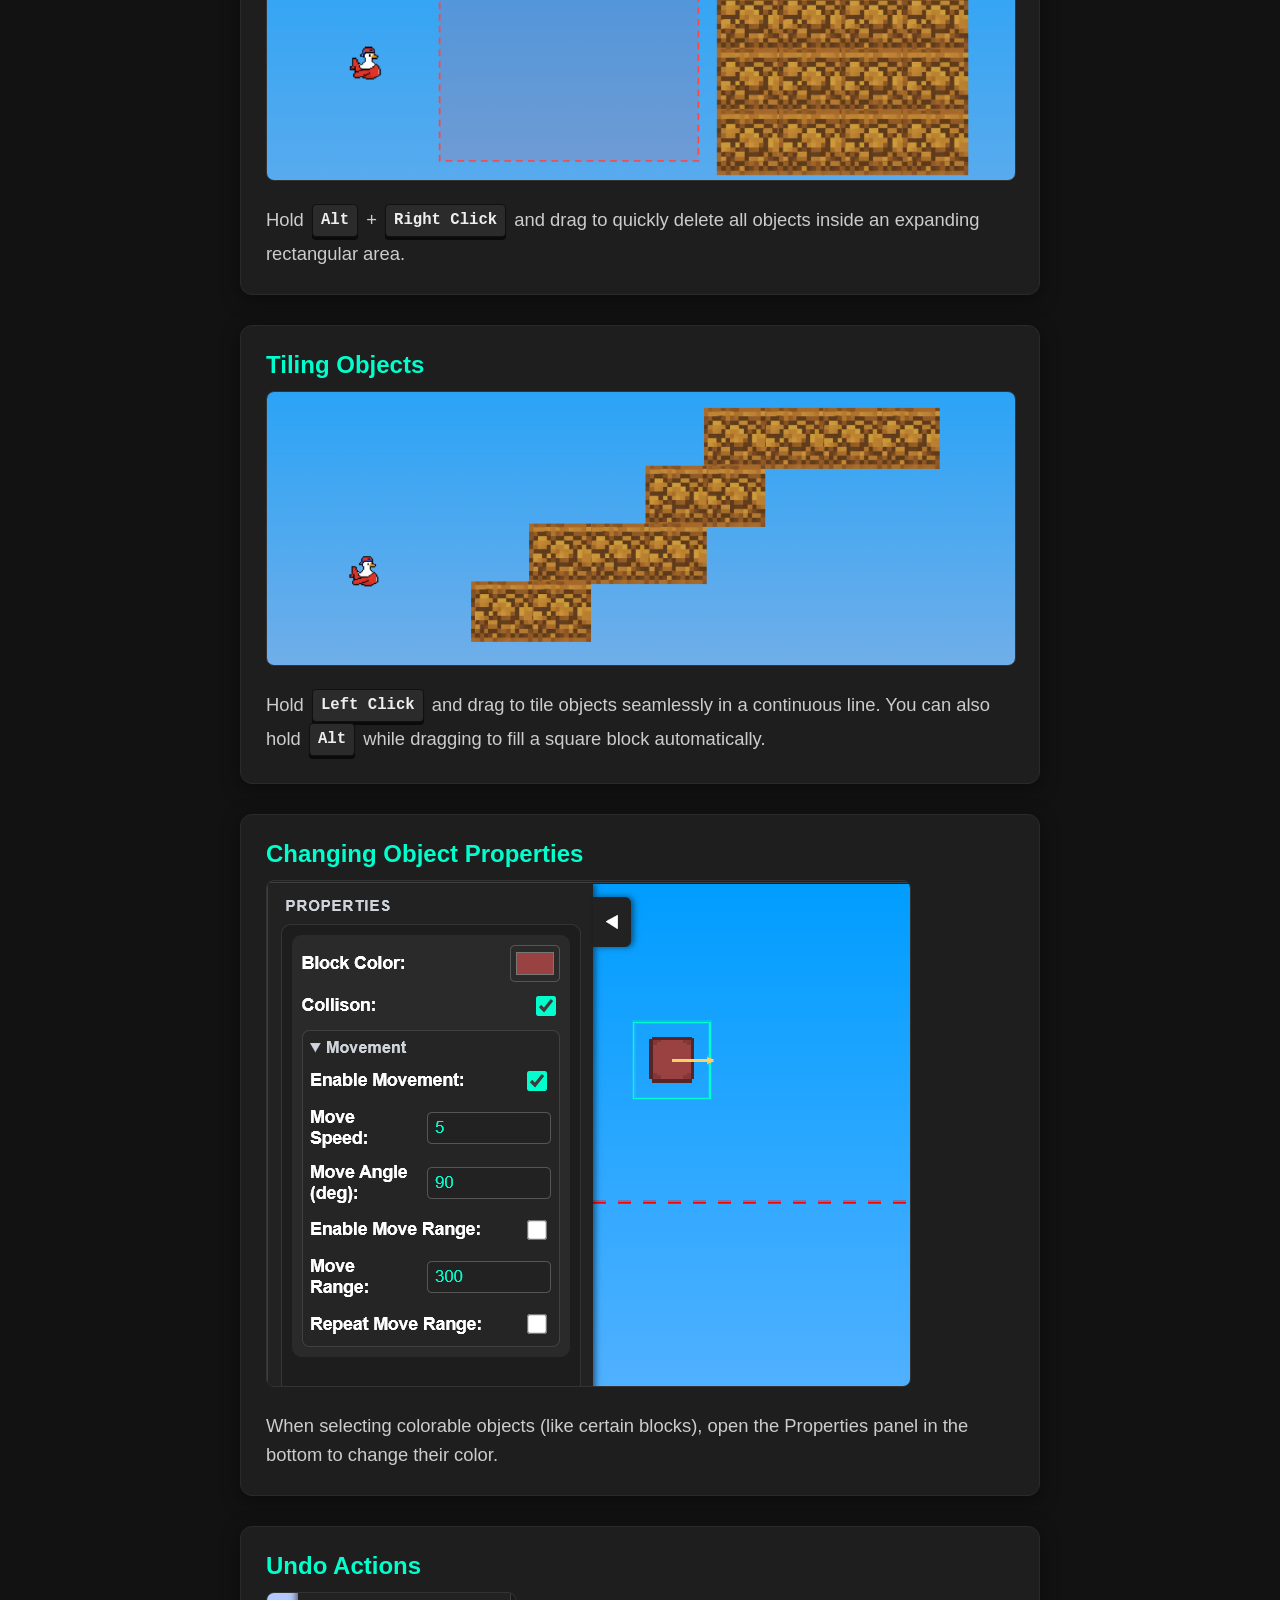
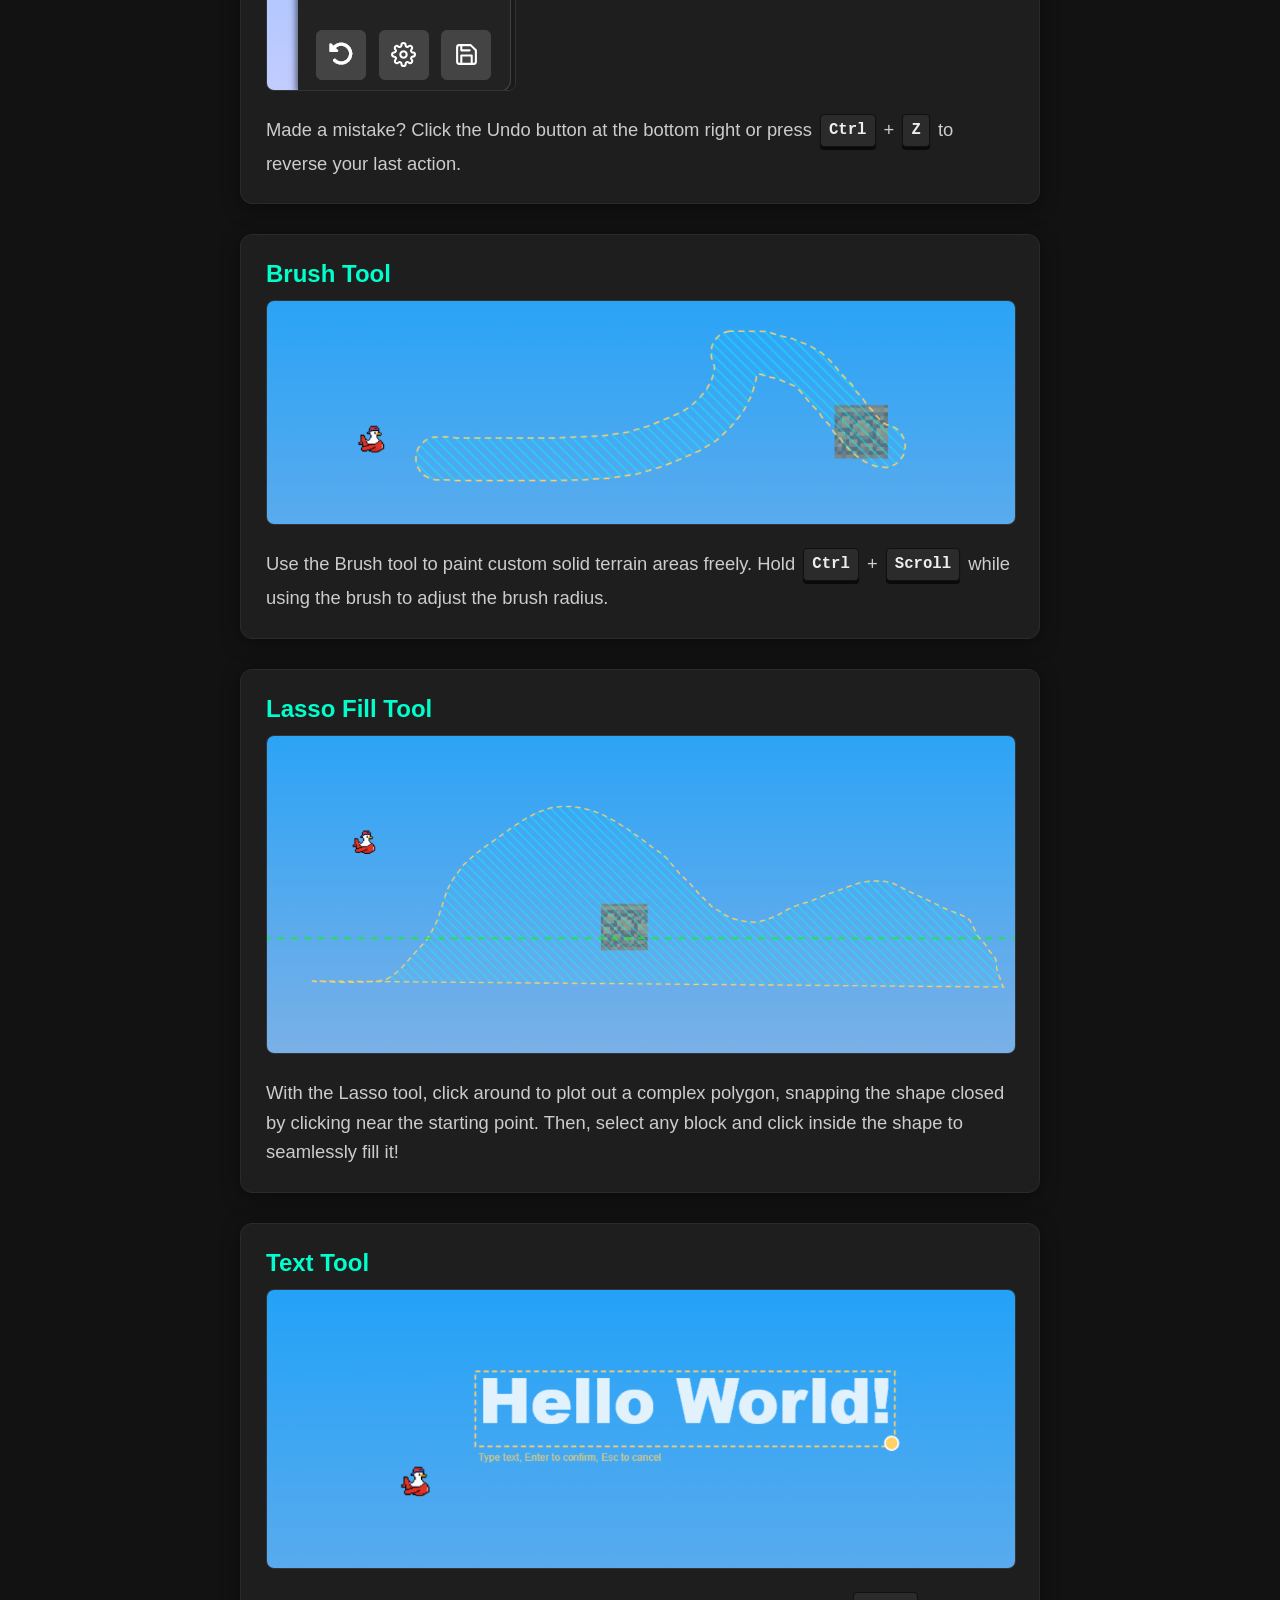
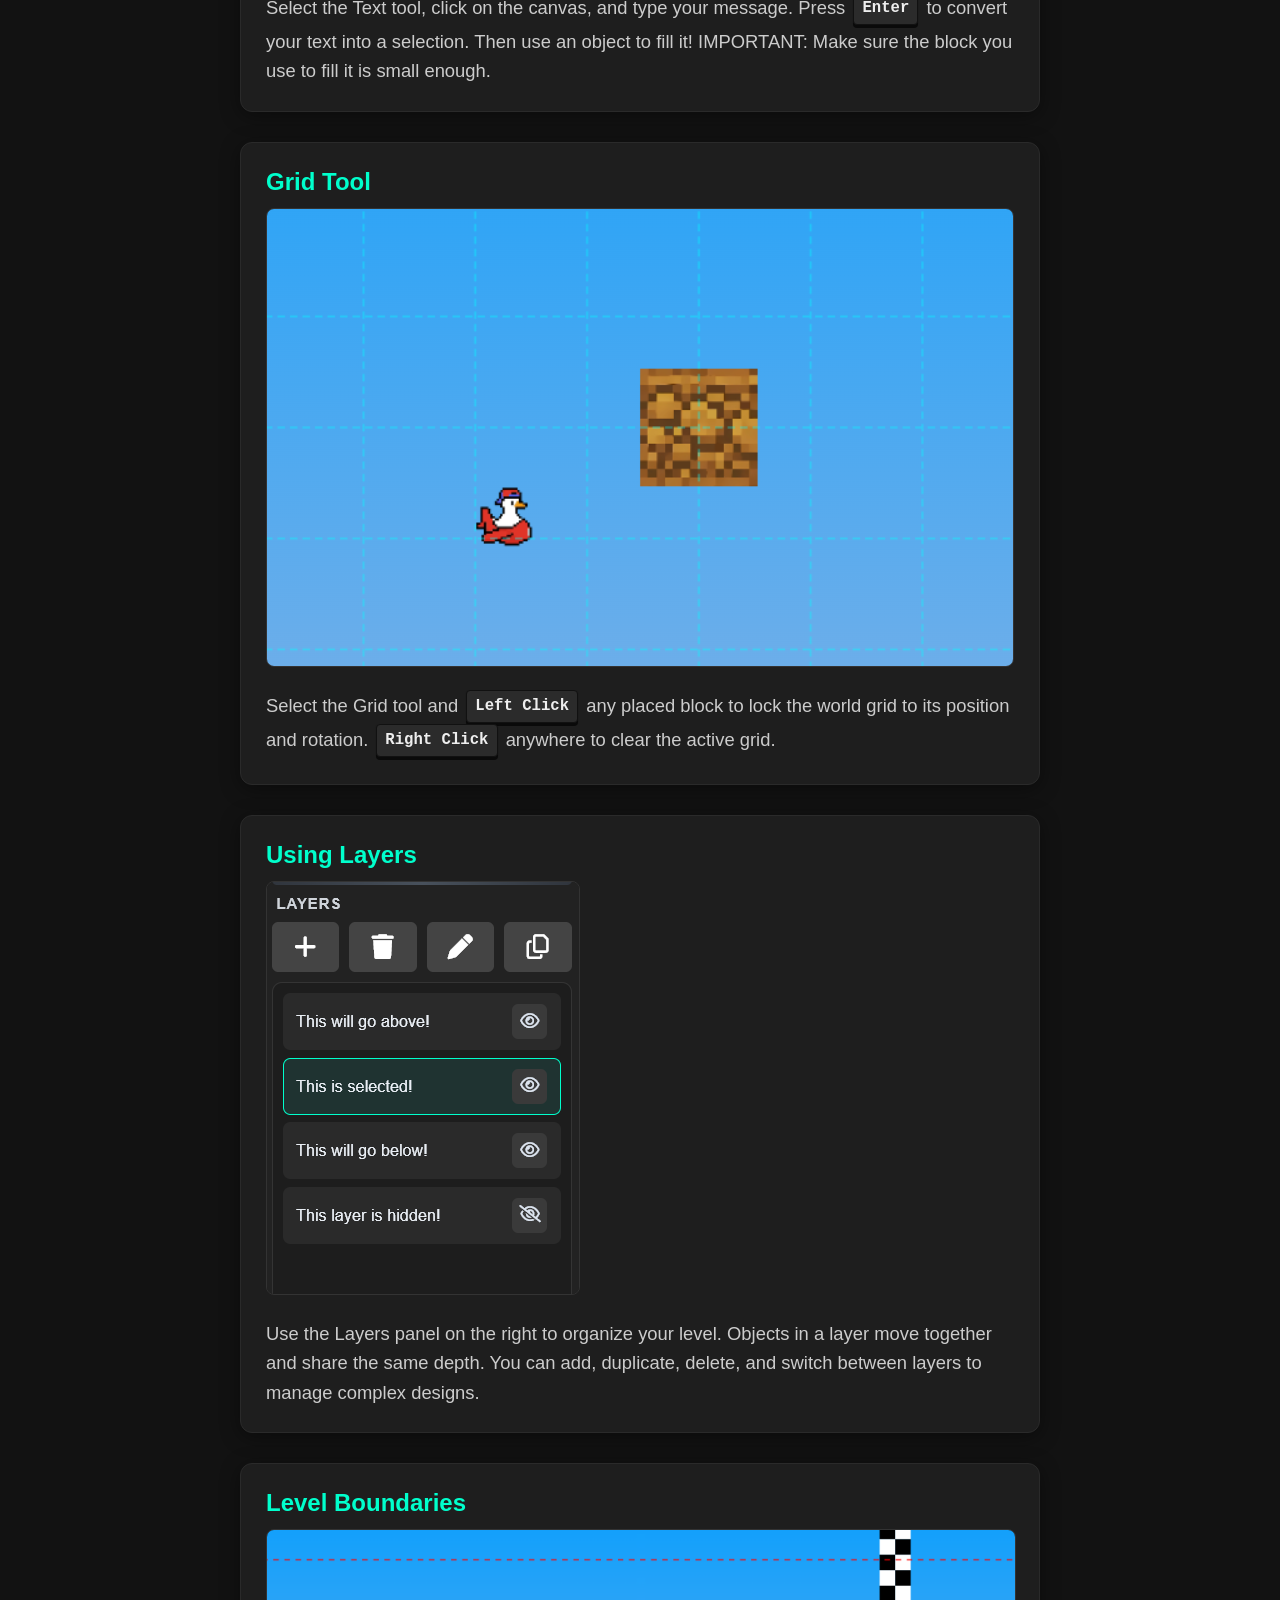
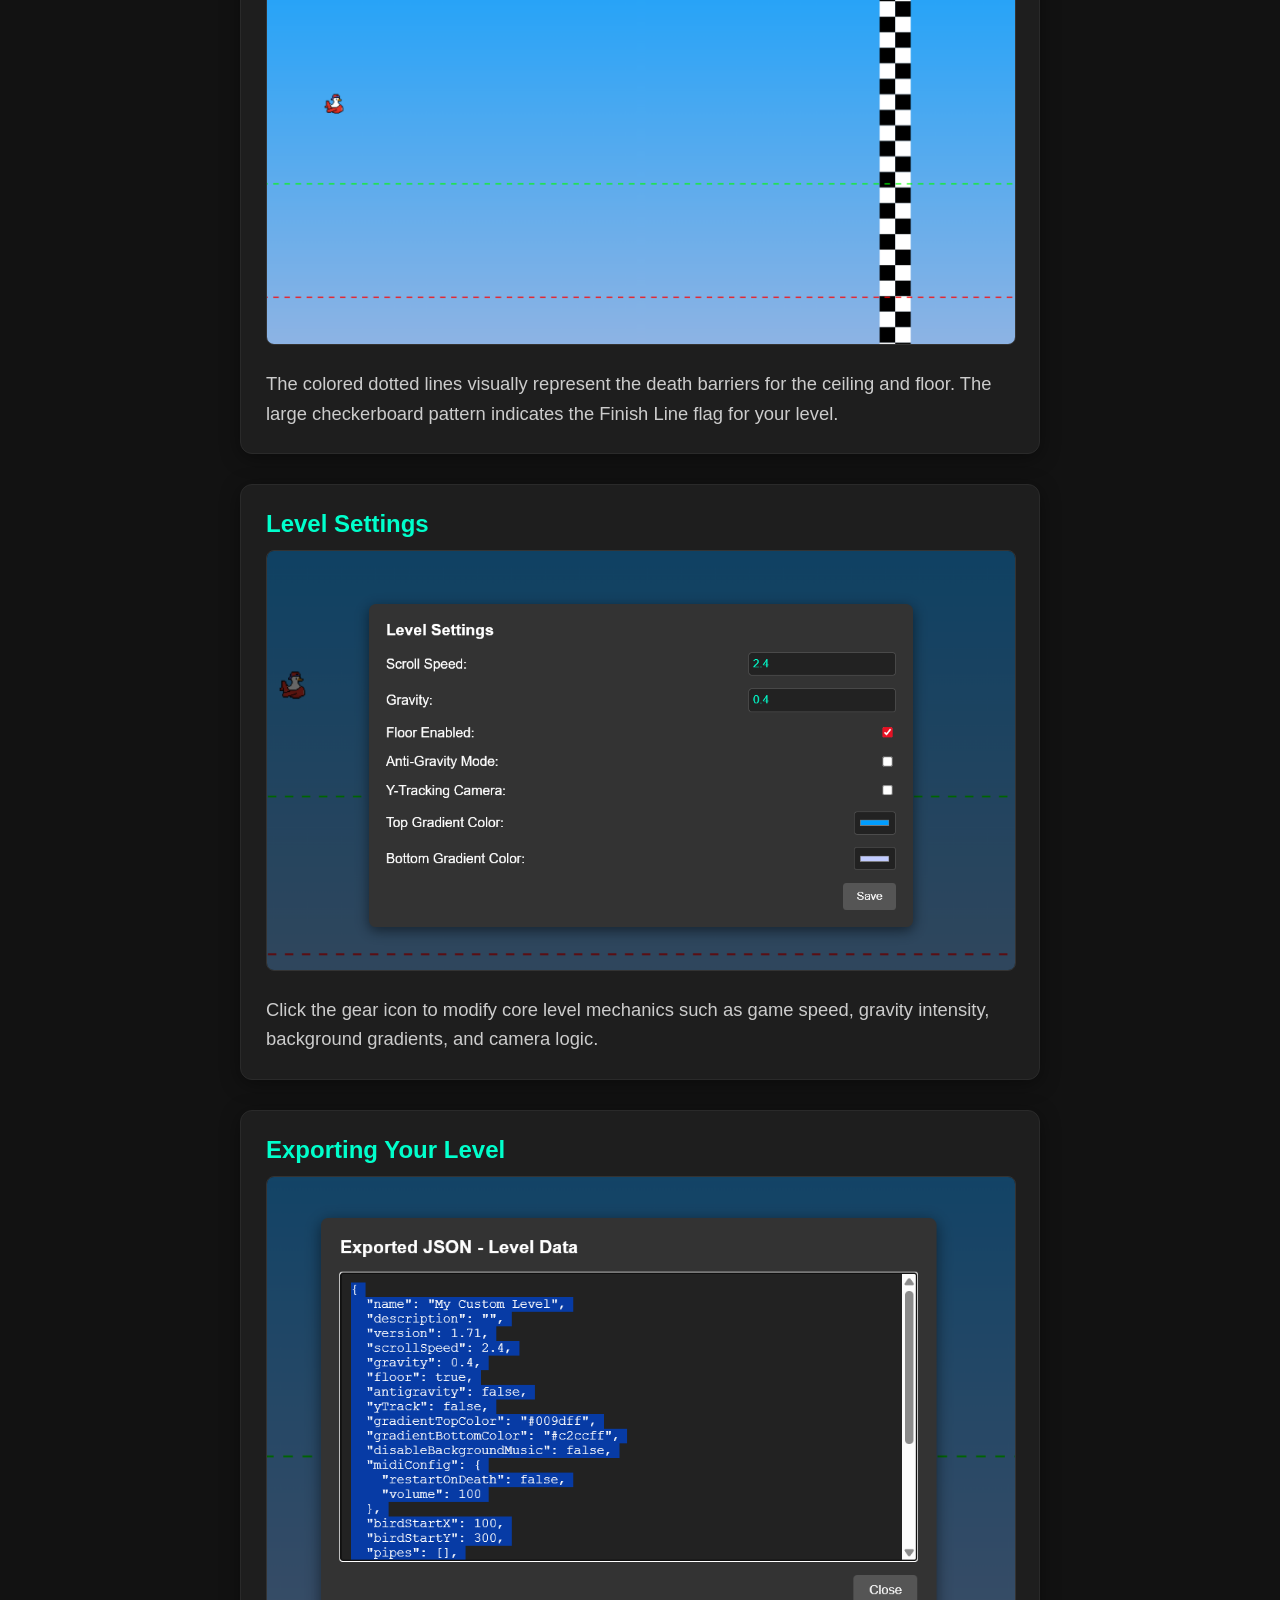
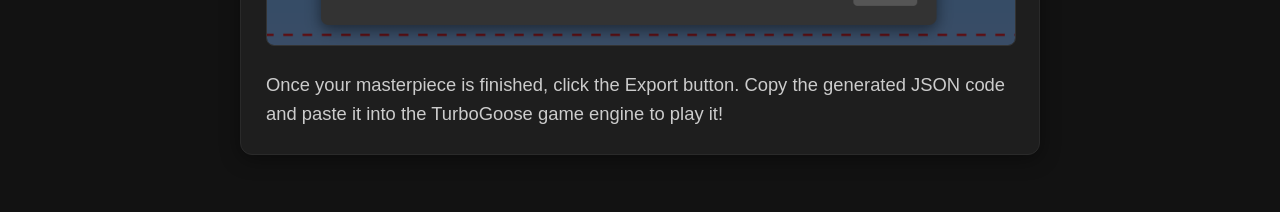
==== commit 2ed8c433: "added to tutorial" ====
--- a/tutorial.html
+++ b/tutorial.html
@@ -174,6 +174,12 @@
         </div>
 
         <div class="step">
+            <h2>Using Layers</h2>
+            <img src="tutorial-assets/use-layers.png" alt="Using Layers">
+            <p>Use the Layers panel on the right to organize your level. Objects in a layer move together and share the same depth. You can add, duplicate, delete, and switch between layers to manage complex designs.</p>
+        </div>
+
+        <div class="step">
             <h2>Level Boundaries</h2>
             <img src="tutorial-assets/colored-lines-and-finish-line.png" alt="Level Boundaries">
             <p>The colored dotted lines visually represent the death barriers for the ceiling and floor. The large checkerboard pattern indicates the Finish Line flag for your level.</p>
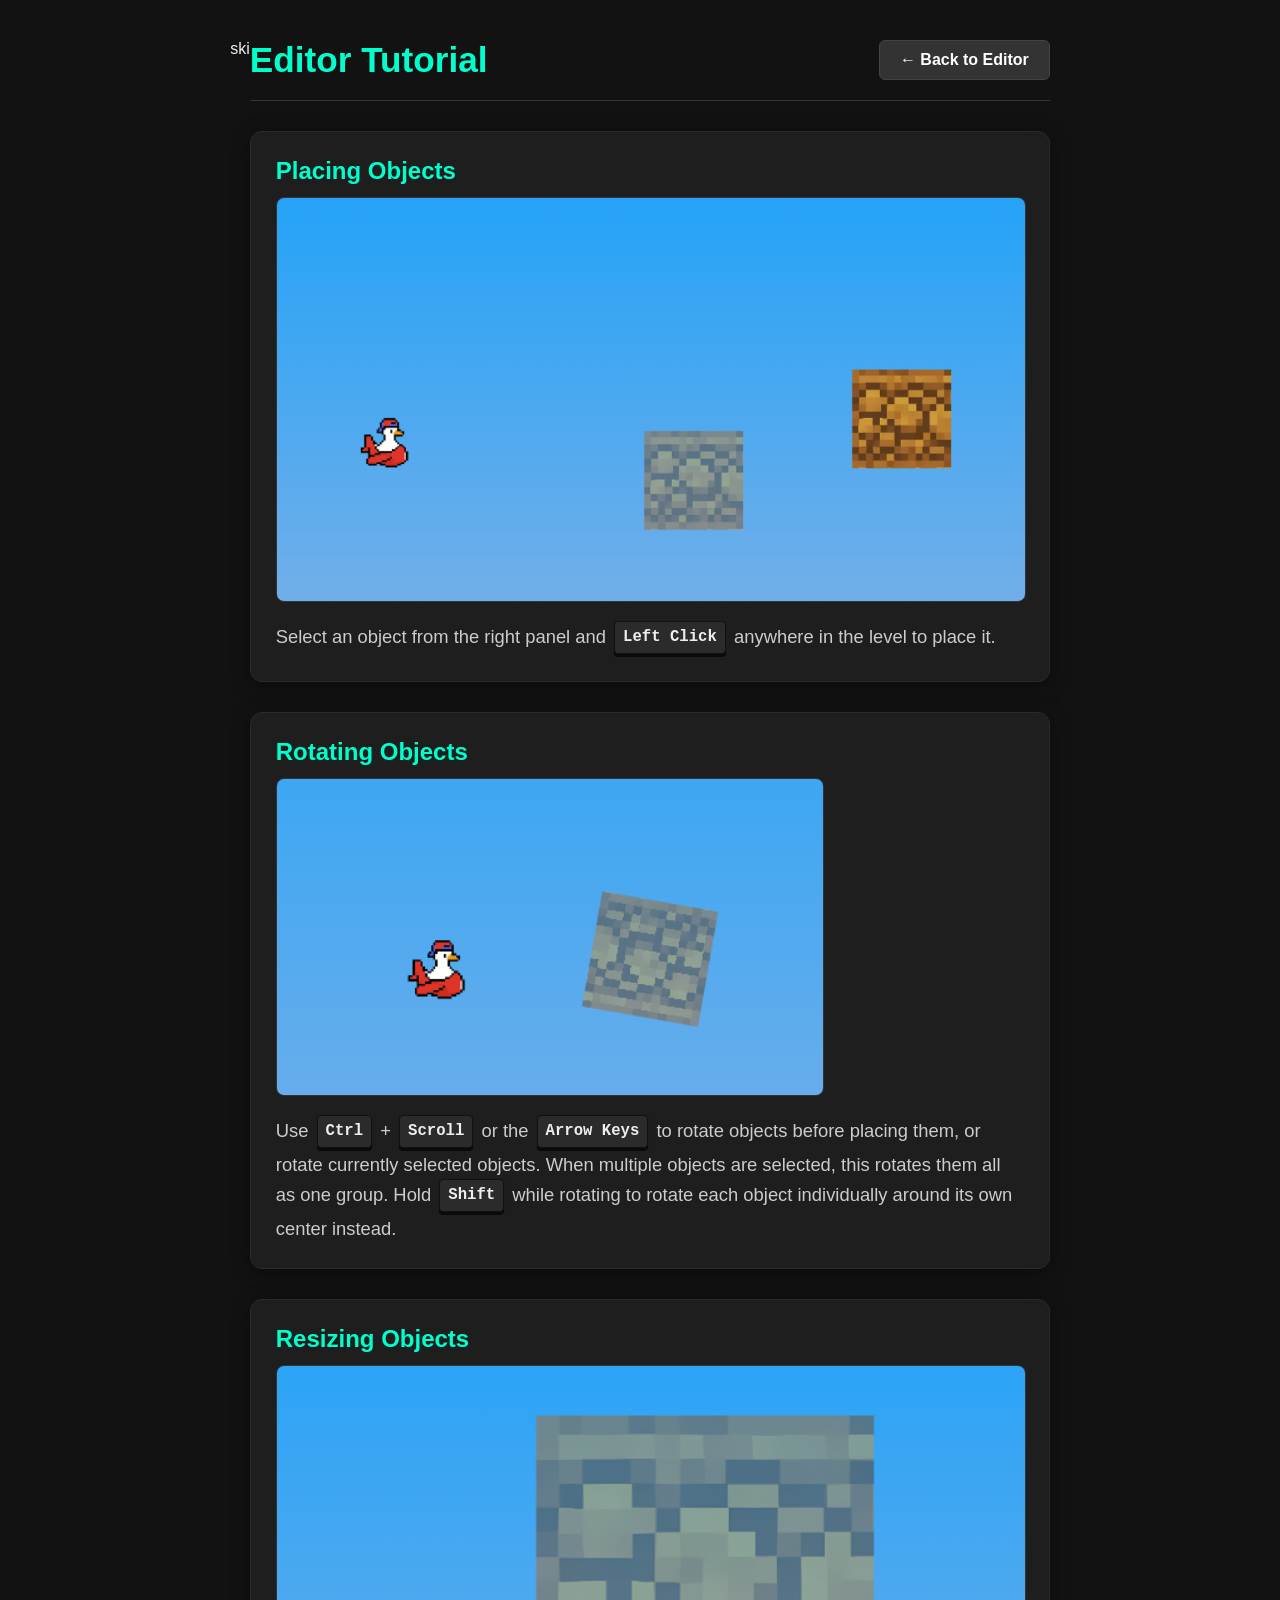
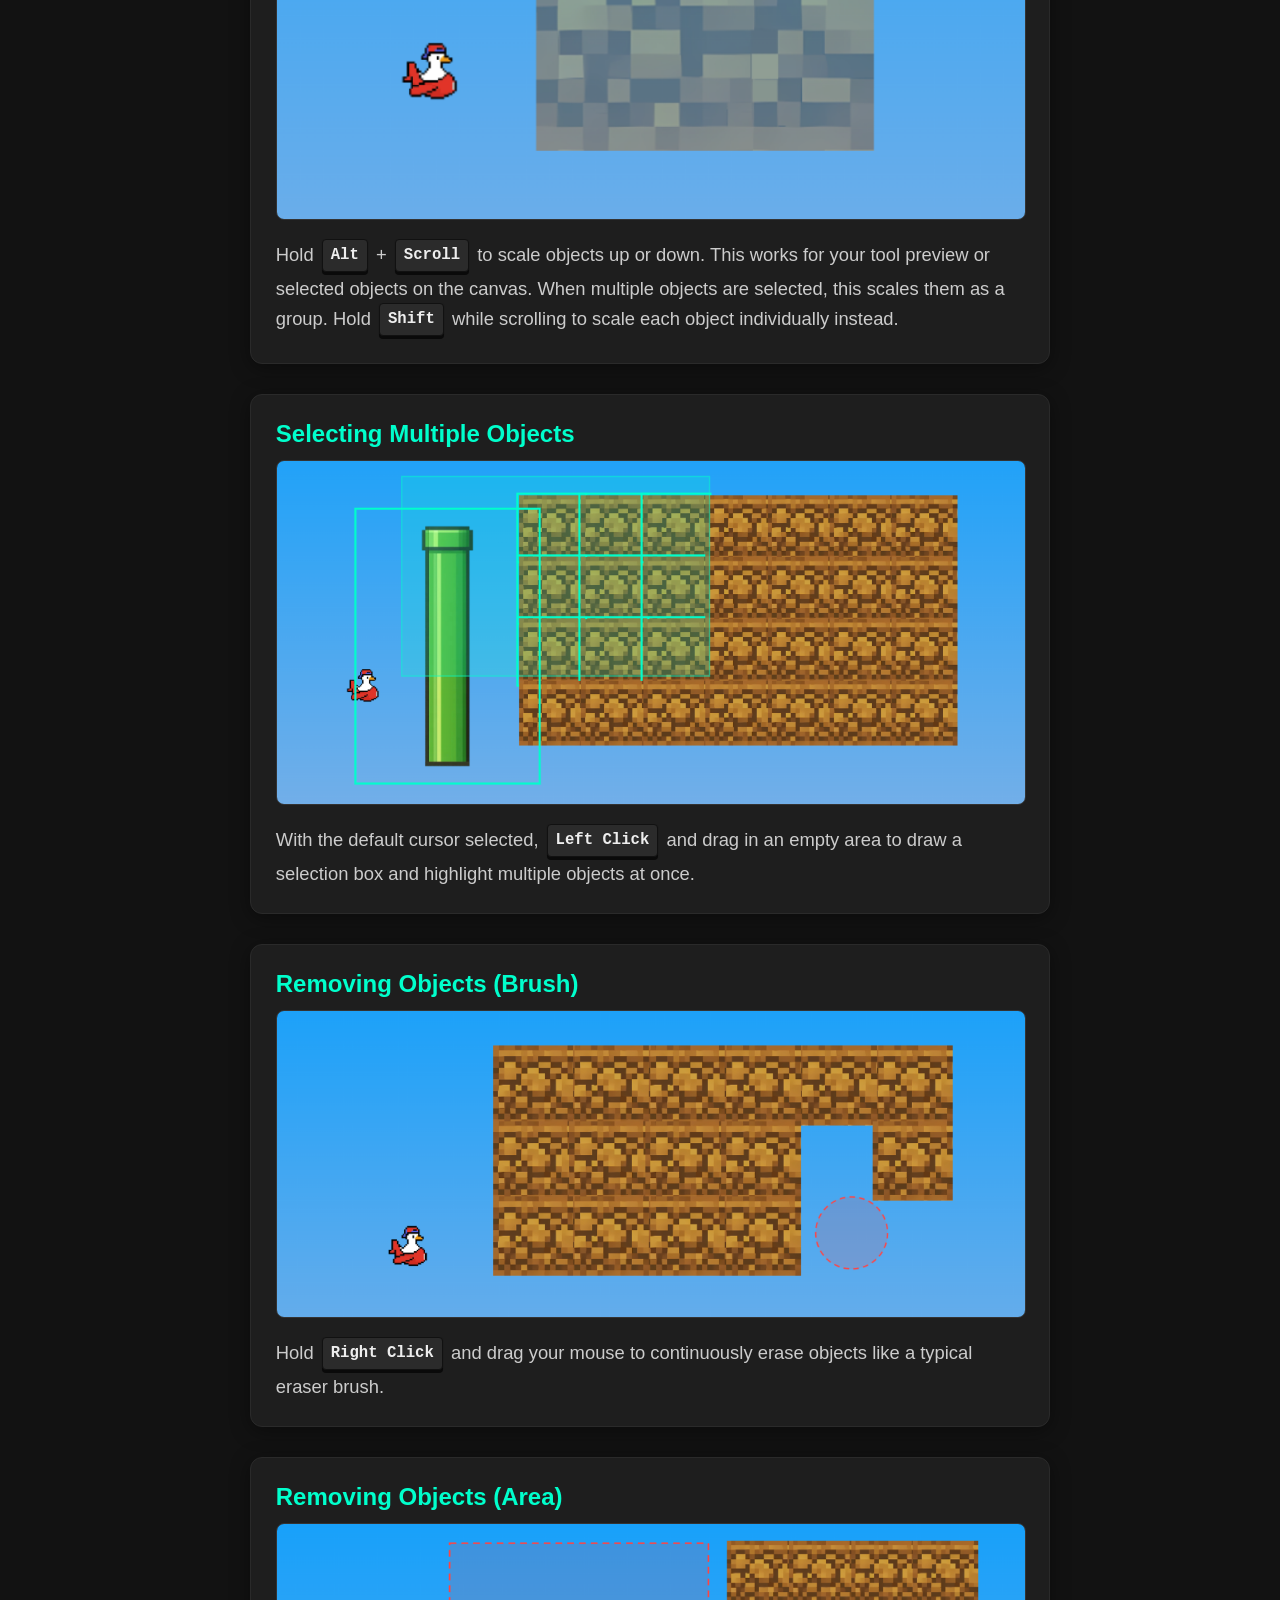
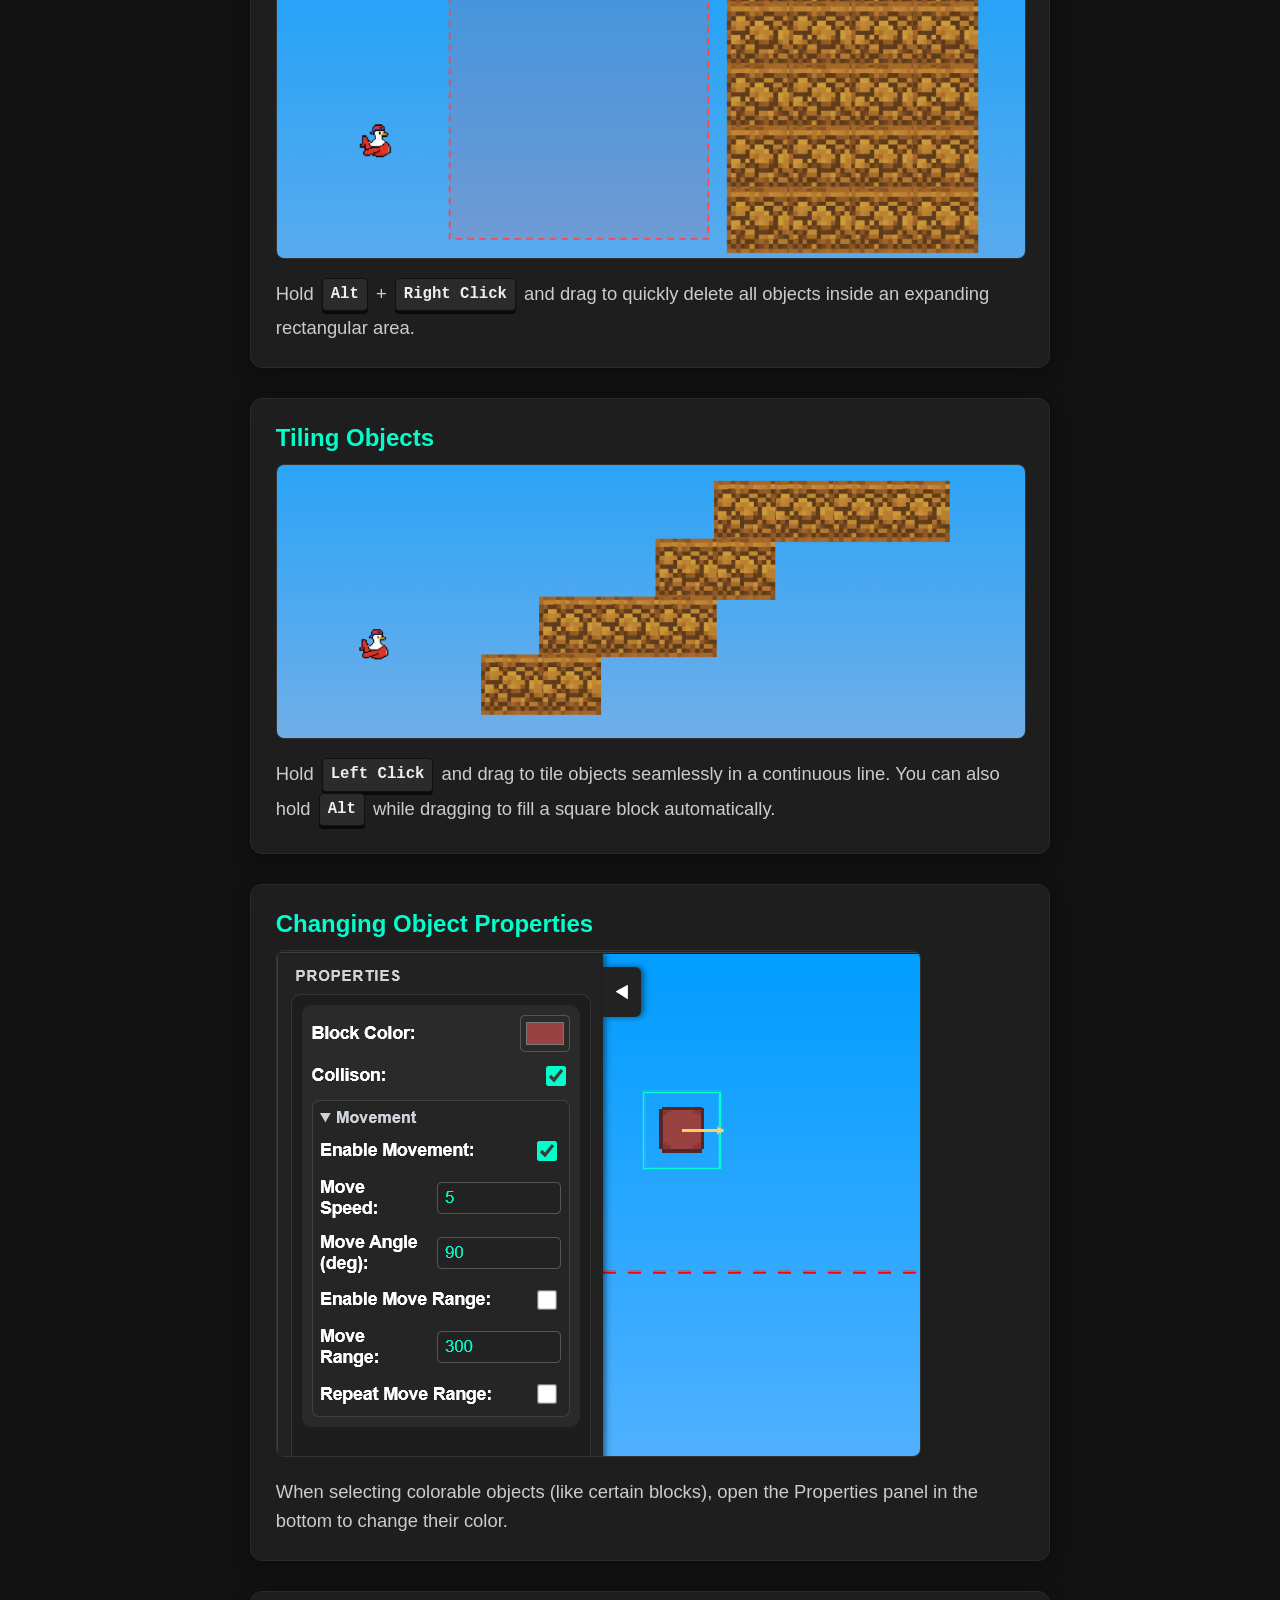
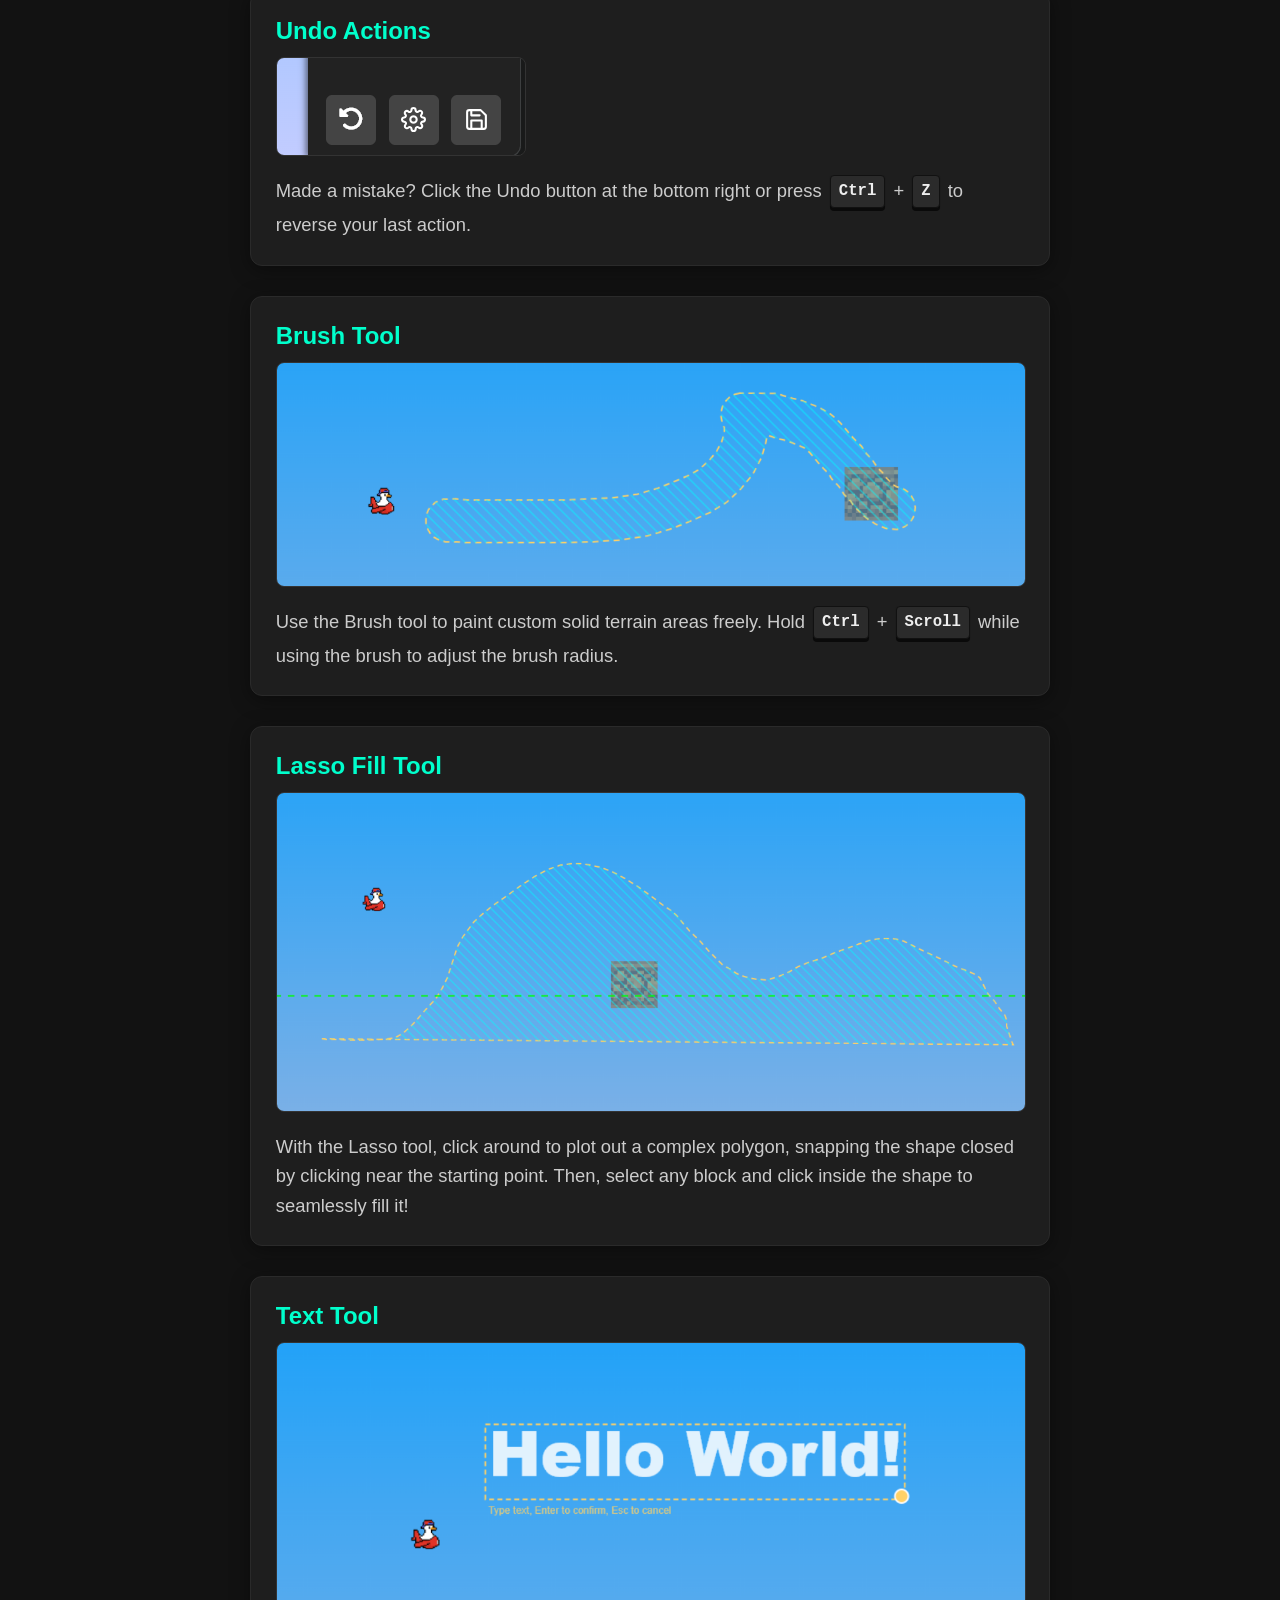
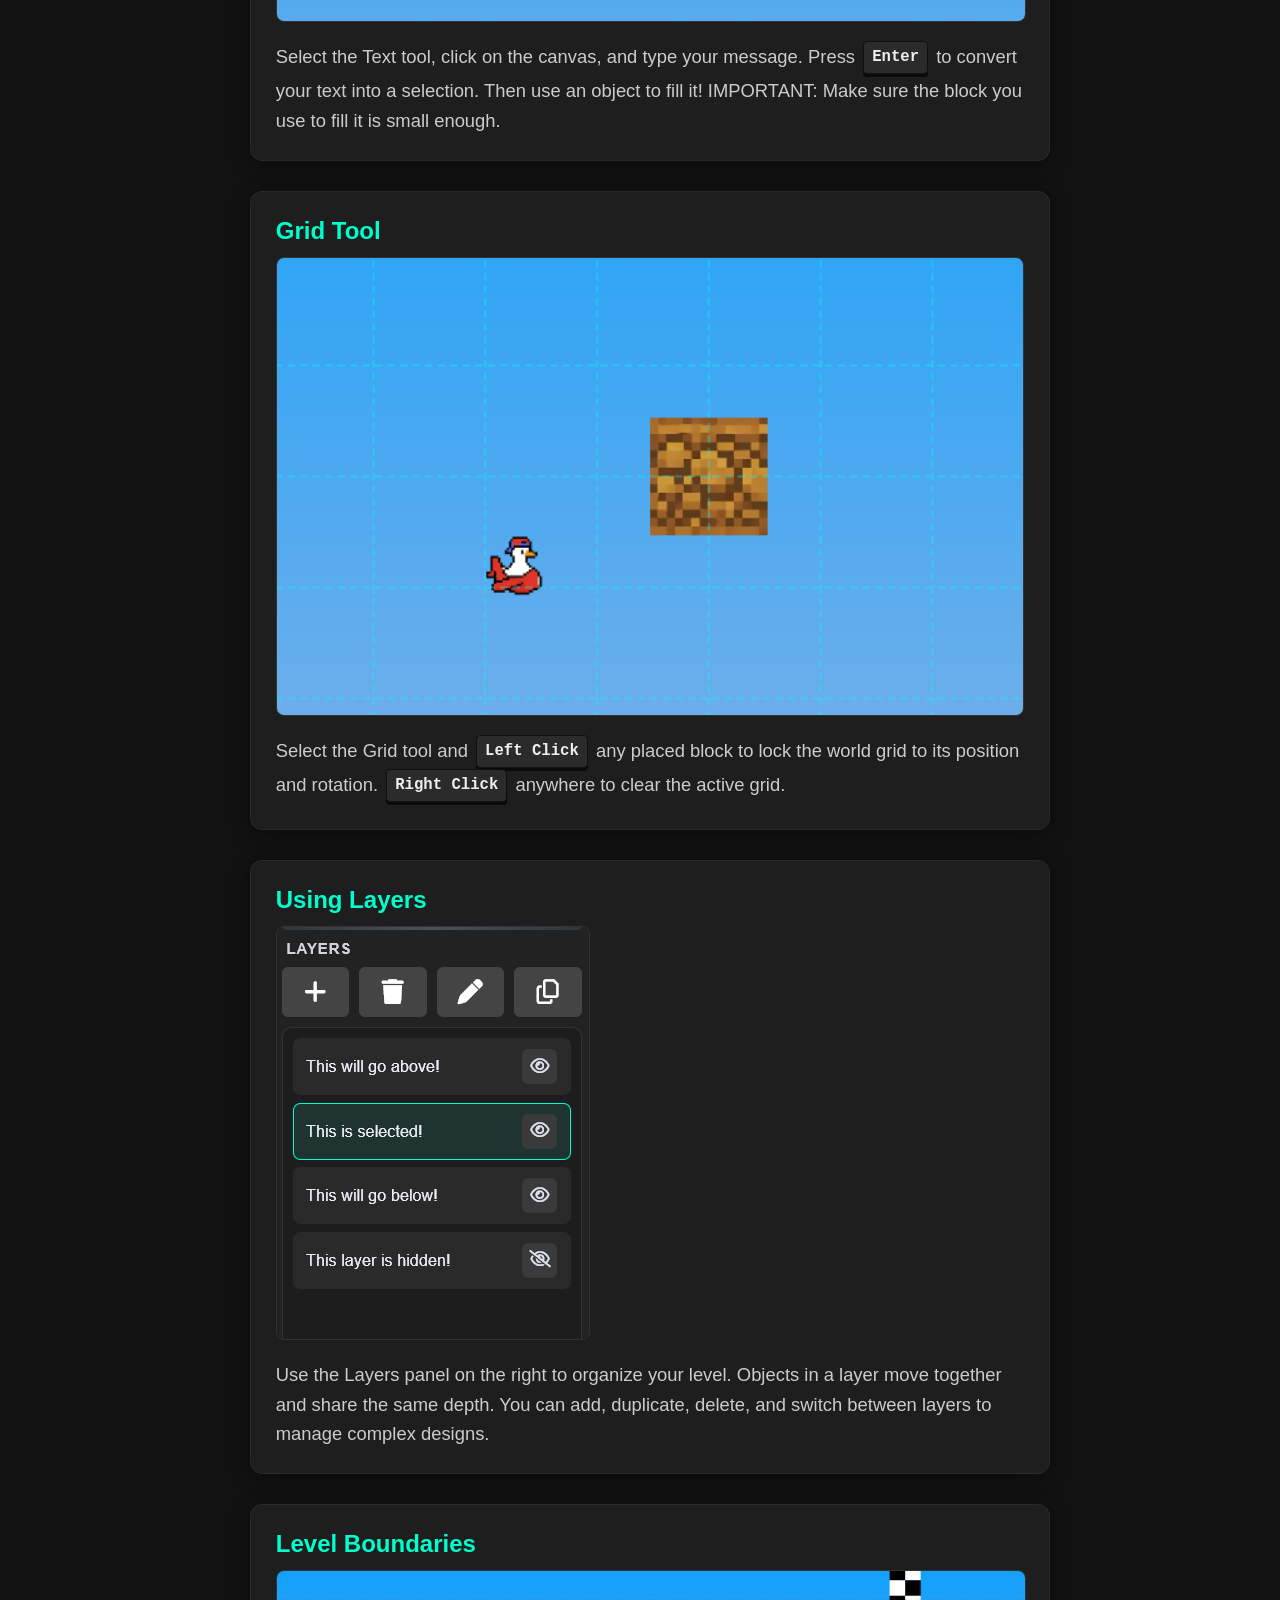
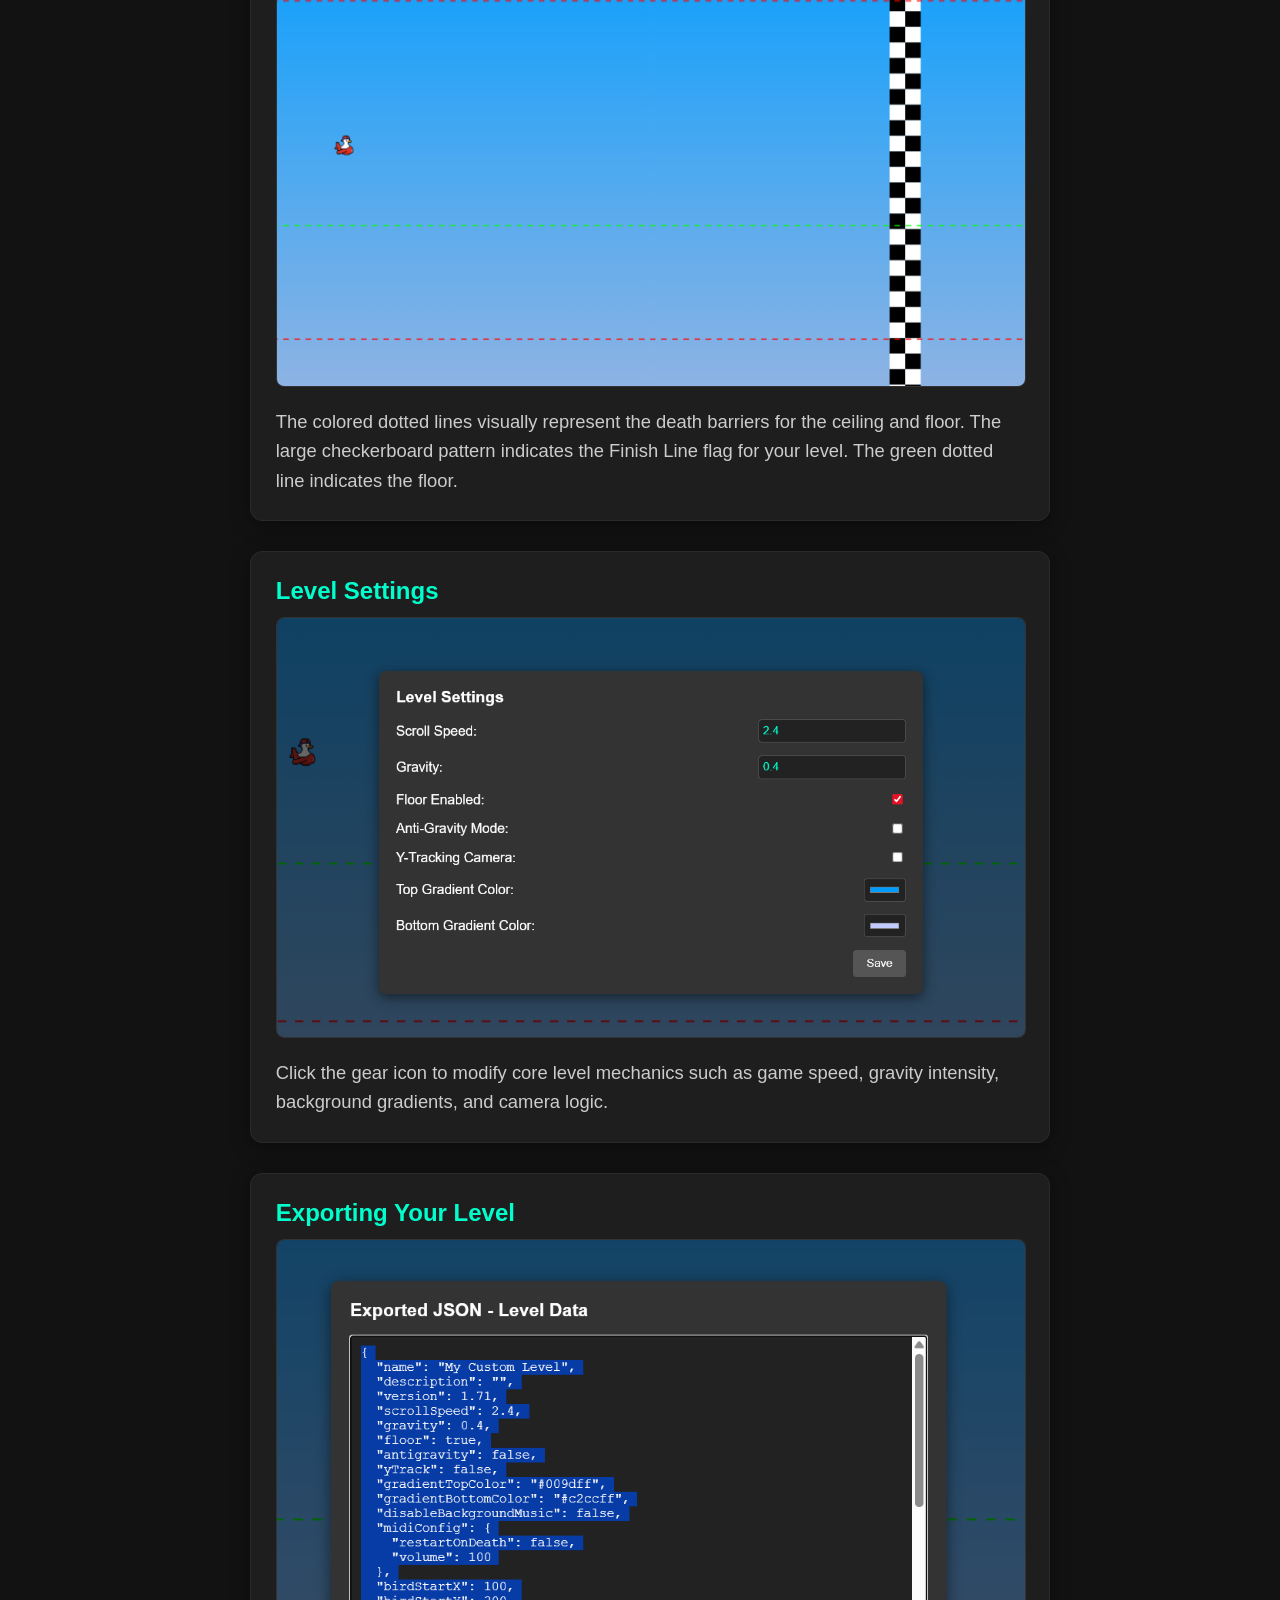
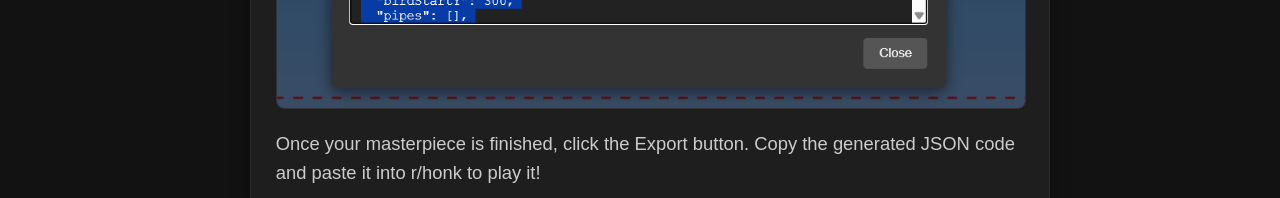
==== commit abe6b8e3: "tutorial and individual rotating/scaling" ====
--- a/tutorial.html
+++ b/tutorial.html
@@ -1,4 +1,4 @@
-<!DOCTYPE html>
+ski<!DOCTYPE html>
 <html lang="en">
 <head>
     <meta charset="UTF-8">
@@ -104,13 +104,13 @@
         <div class="step">
             <h2>Rotating Objects</h2>
             <img src="tutorial-assets/rotate-object.png" alt="Rotating Objects">
-            <p>Use <kbd>Ctrl</kbd> + <kbd>Scroll</kbd> or the <kbd>Arrow Keys</kbd> to rotate objects before placing them, or rotate currently selected objects.</p>
+            <p>Use <kbd>Ctrl</kbd> + <kbd>Scroll</kbd> or the <kbd>Arrow Keys</kbd> to rotate objects before placing them, or rotate currently selected objects. When multiple objects are selected, this rotates them all as one group. Hold <kbd>Shift</kbd> while rotating to rotate each object individually around its own center instead.</p>
         </div>
 
         <div class="step">
             <h2>Resizing Objects</h2>
             <img src="tutorial-assets/resize-objects.png" alt="Resizing Objects">
-            <p>Hold <kbd>Alt</kbd> + <kbd>Scroll</kbd> to scale objects up or down. This works for your tool preview or selected objects on the canvas.</p>
+            <p>Hold <kbd>Alt</kbd> + <kbd>Scroll</kbd> to scale objects up or down. This works for your tool preview or selected objects on the canvas. When multiple objects are selected, this scales them as a group. Hold <kbd>Shift</kbd> while scrolling to scale each object individually instead.</p>
         </div>
 
         <div class="step">
@@ -182,7 +182,7 @@
         <div class="step">
             <h2>Level Boundaries</h2>
             <img src="tutorial-assets/colored-lines-and-finish-line.png" alt="Level Boundaries">
-            <p>The colored dotted lines visually represent the death barriers for the ceiling and floor. The large checkerboard pattern indicates the Finish Line flag for your level.</p>
+            <p>The colored dotted lines visually represent the death barriers for the ceiling and floor. The large checkerboard pattern indicates the Finish Line flag for your level. The green dotted line indicates the floor.</p>
         </div>
 
         <div class="step">
@@ -194,7 +194,7 @@
         <div class="step">
             <h2>Exporting Your Level</h2>
             <img src="tutorial-assets/exported-json.png" alt="Export JSON">
-            <p>Once your masterpiece is finished, click the Export button. Copy the generated JSON code and paste it into the TurboGoose game engine to play it!</p>
+            <p>Once your masterpiece is finished, click the Export button. Copy the generated JSON code and paste it into r/honk to play it!</p>
         </div>
 
     </div>
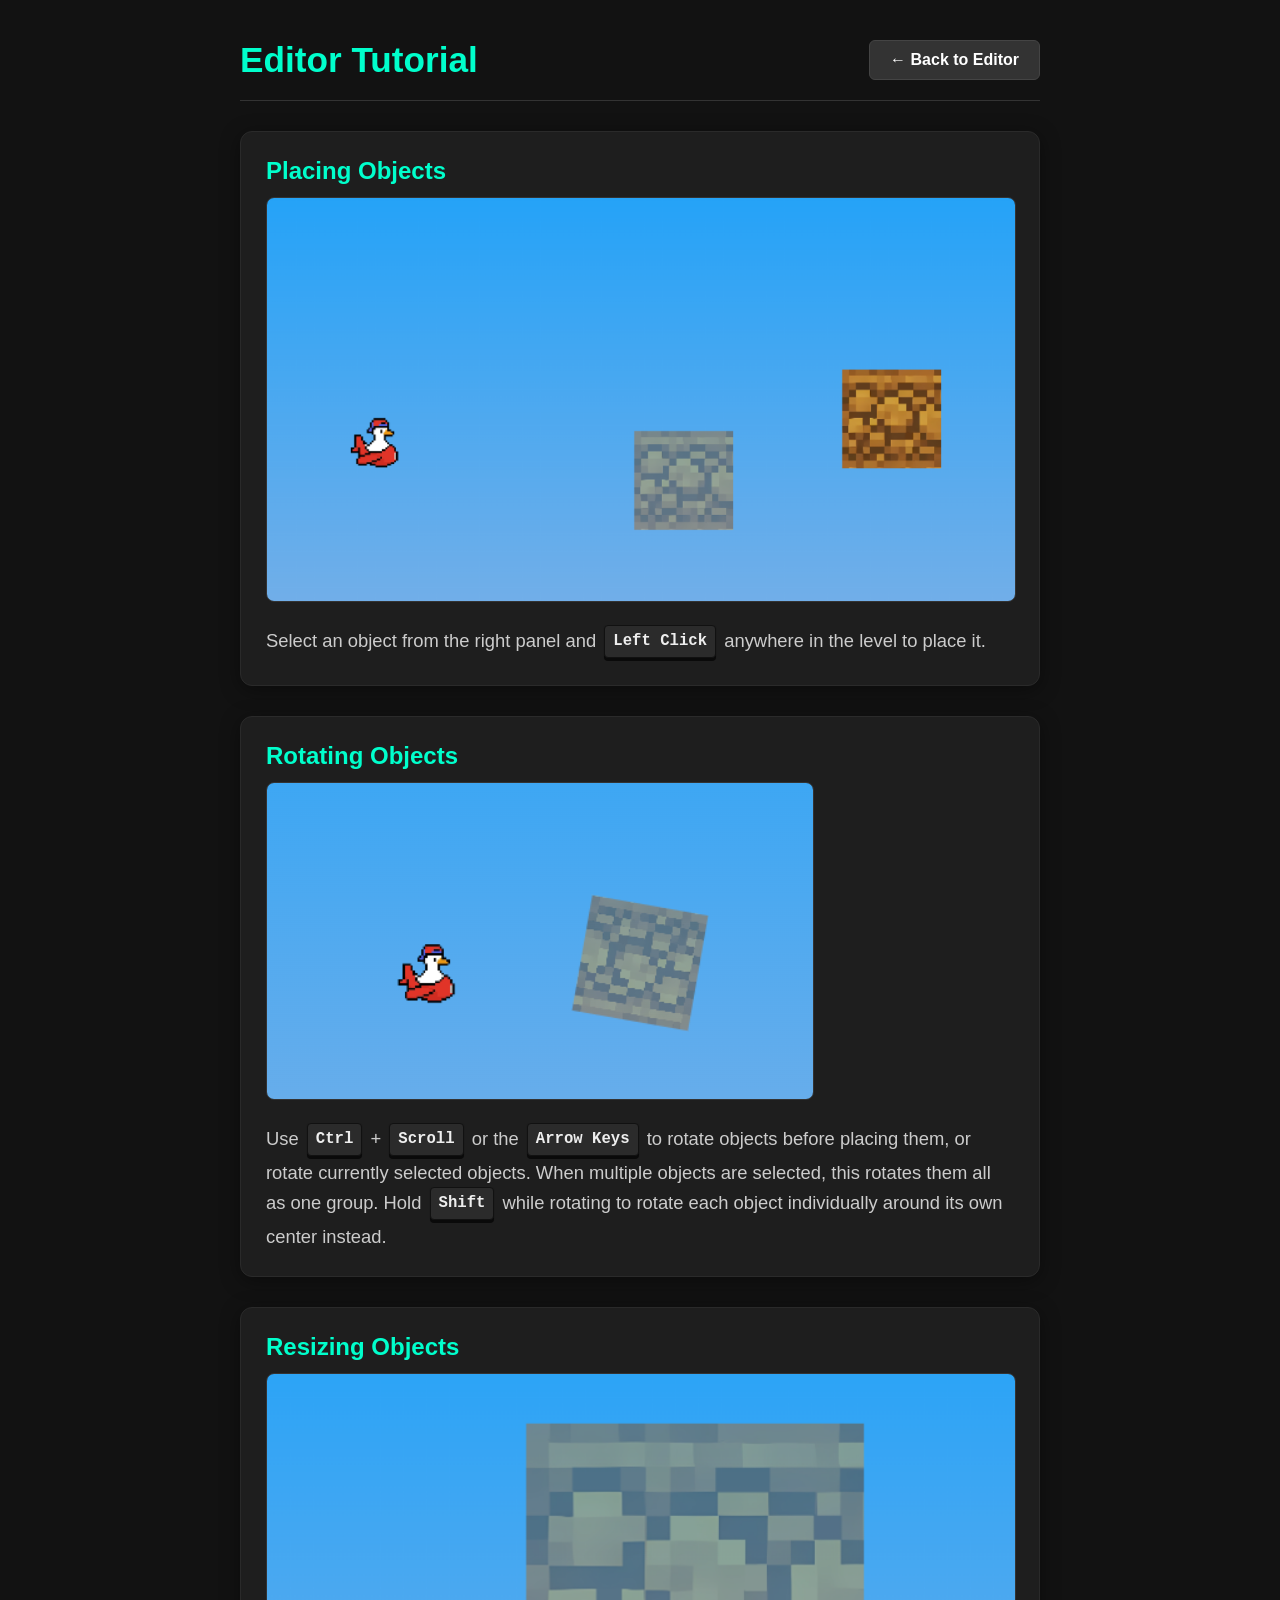
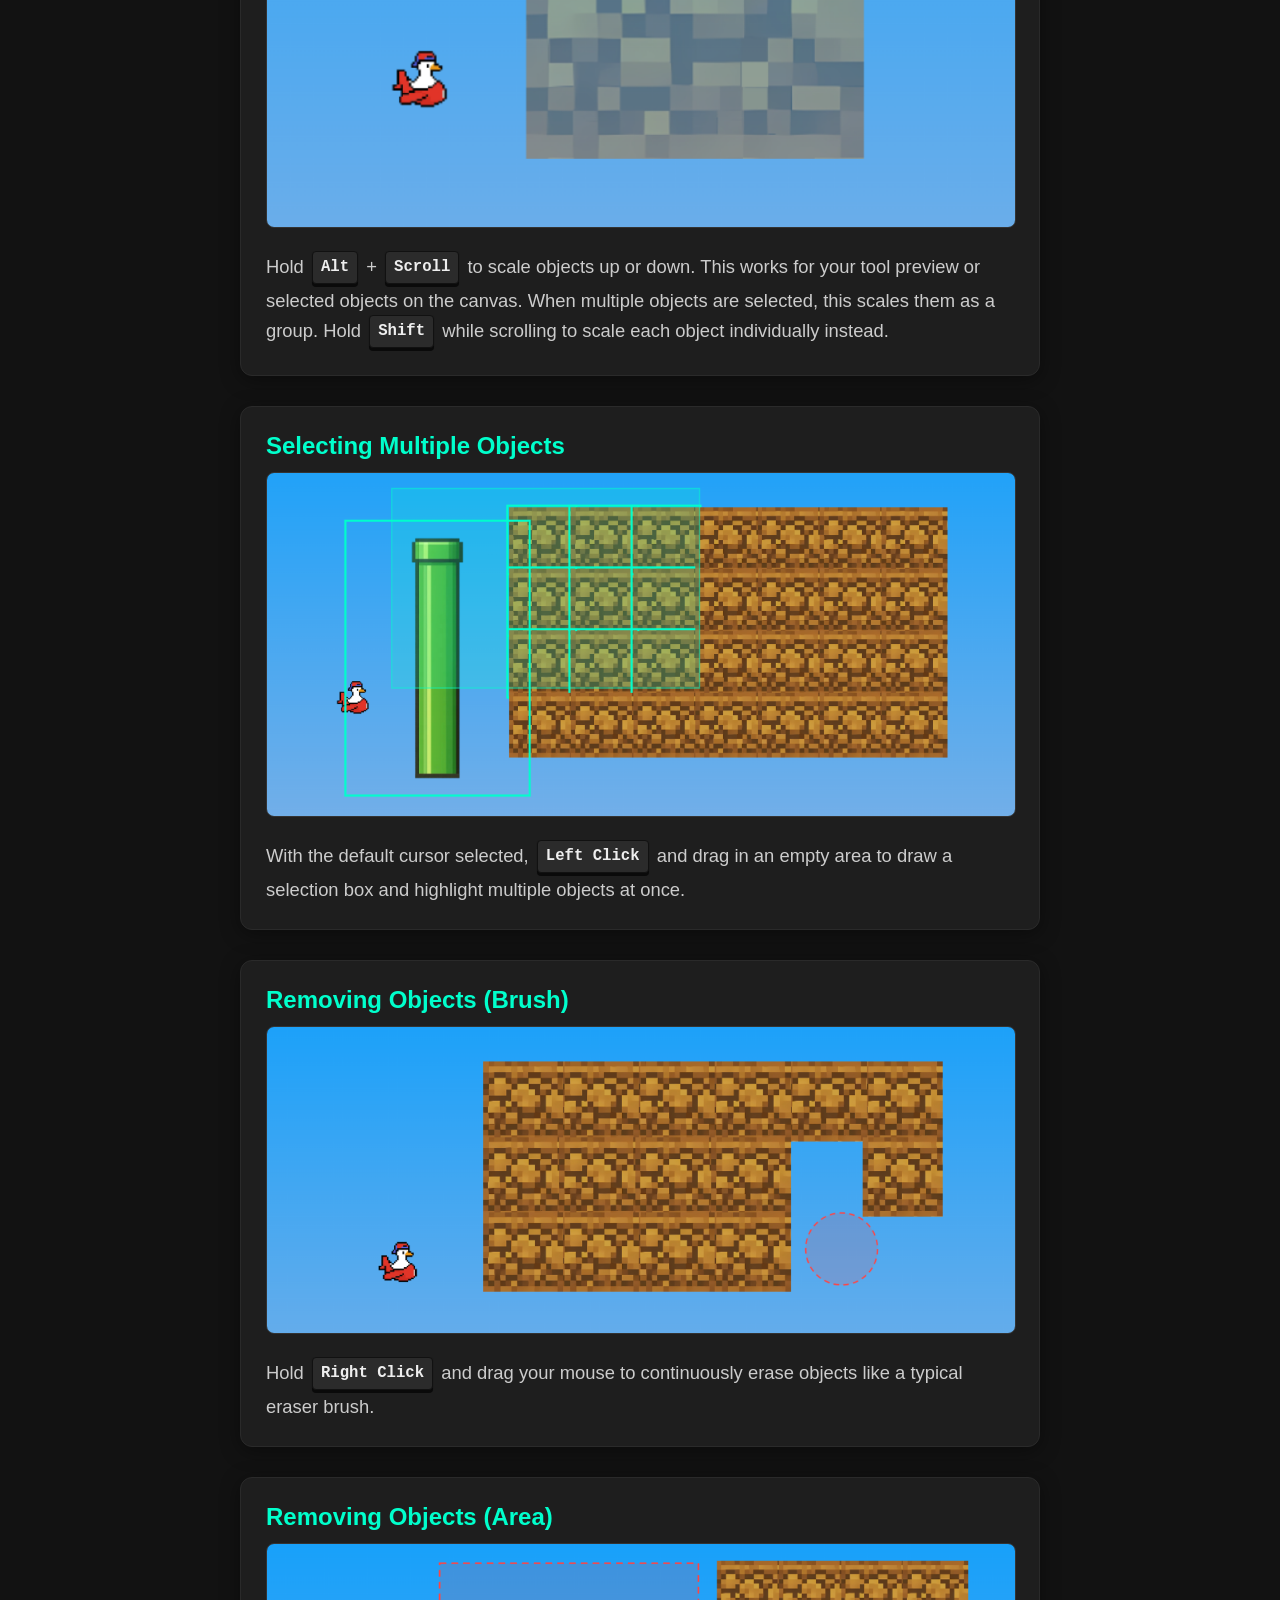
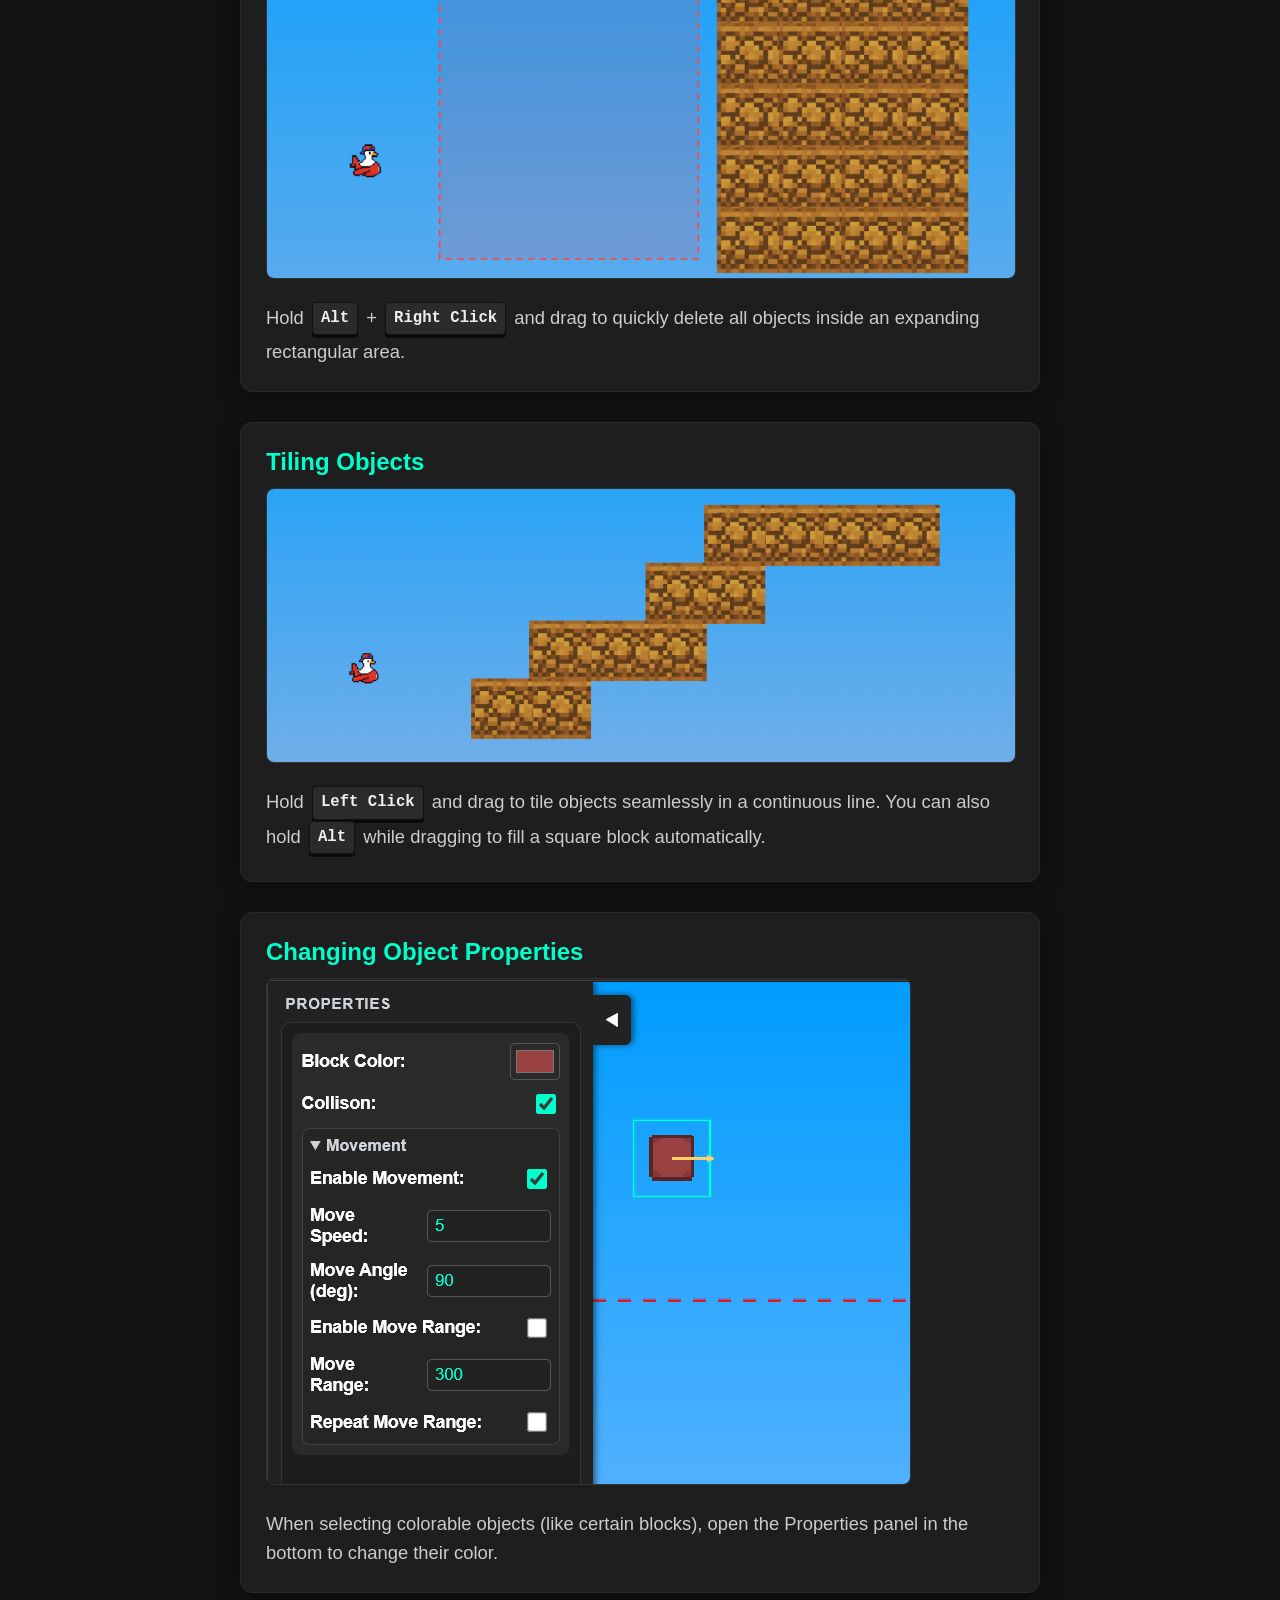
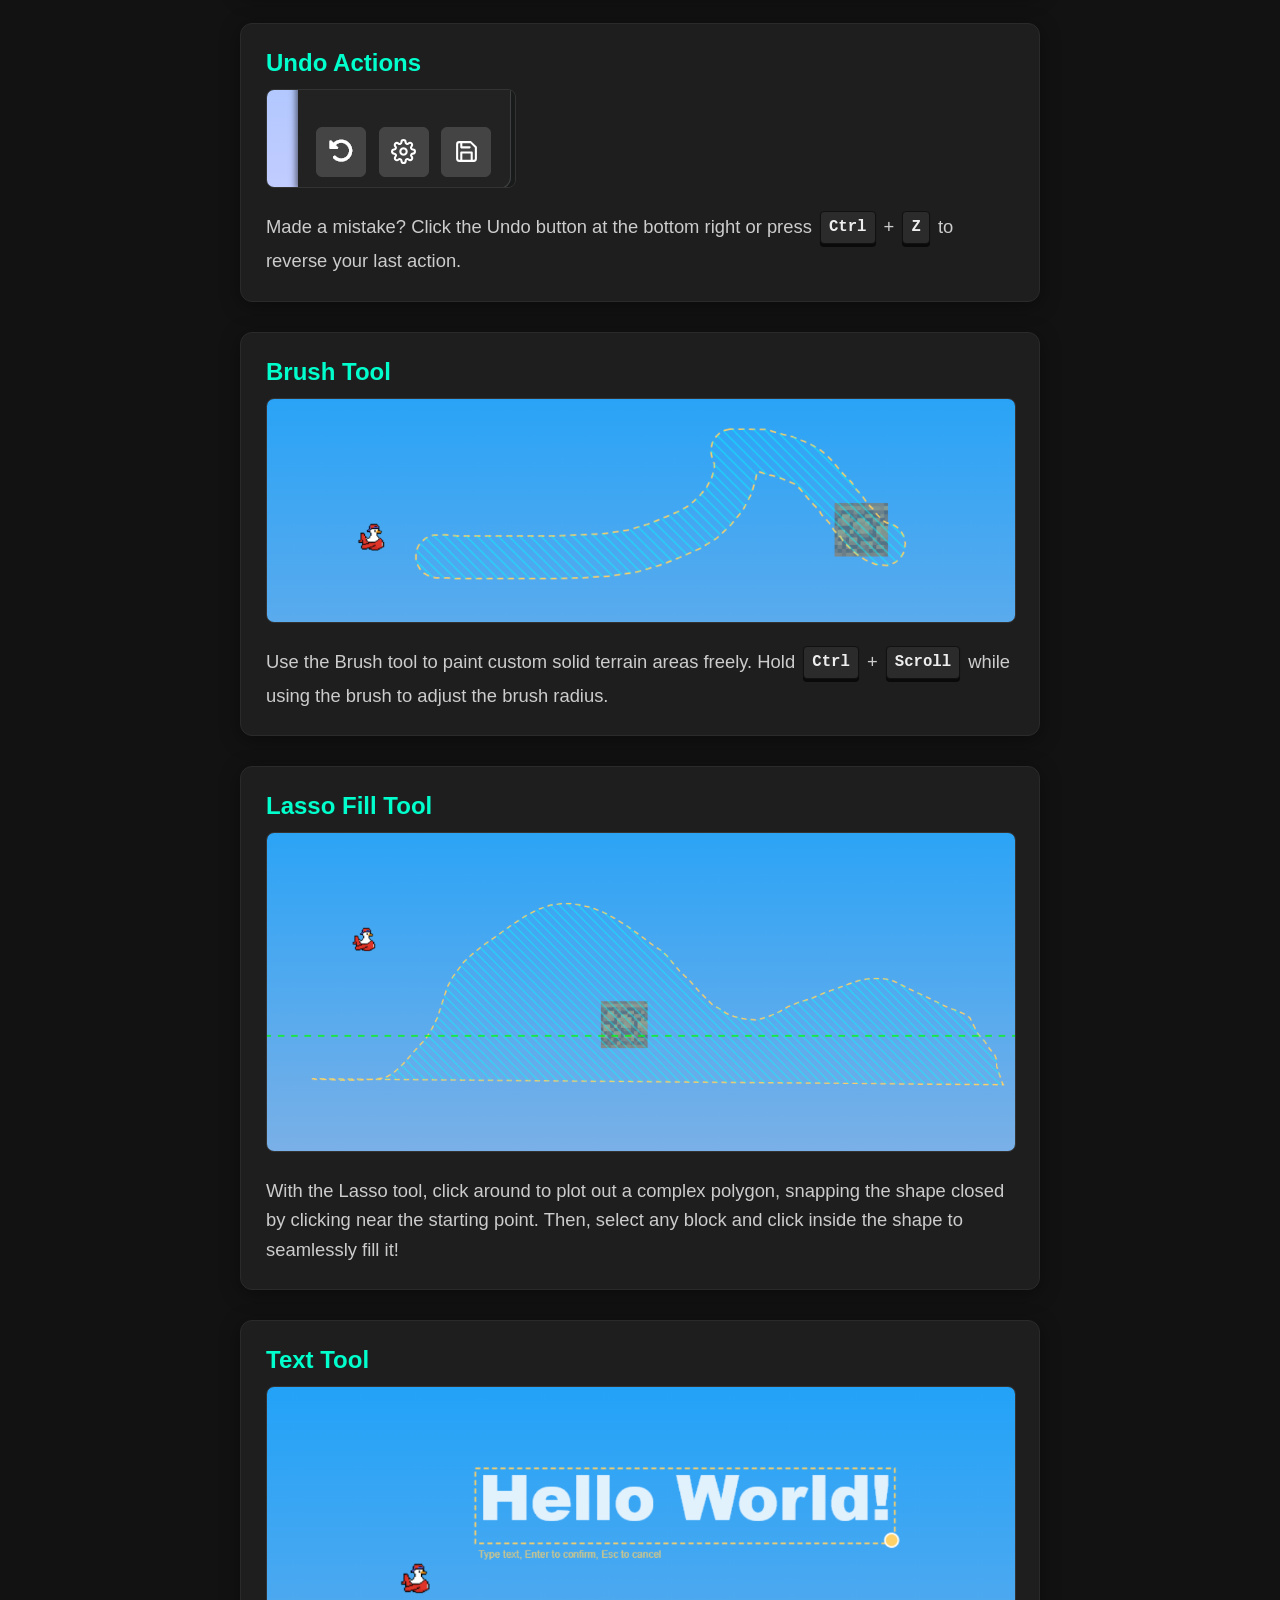
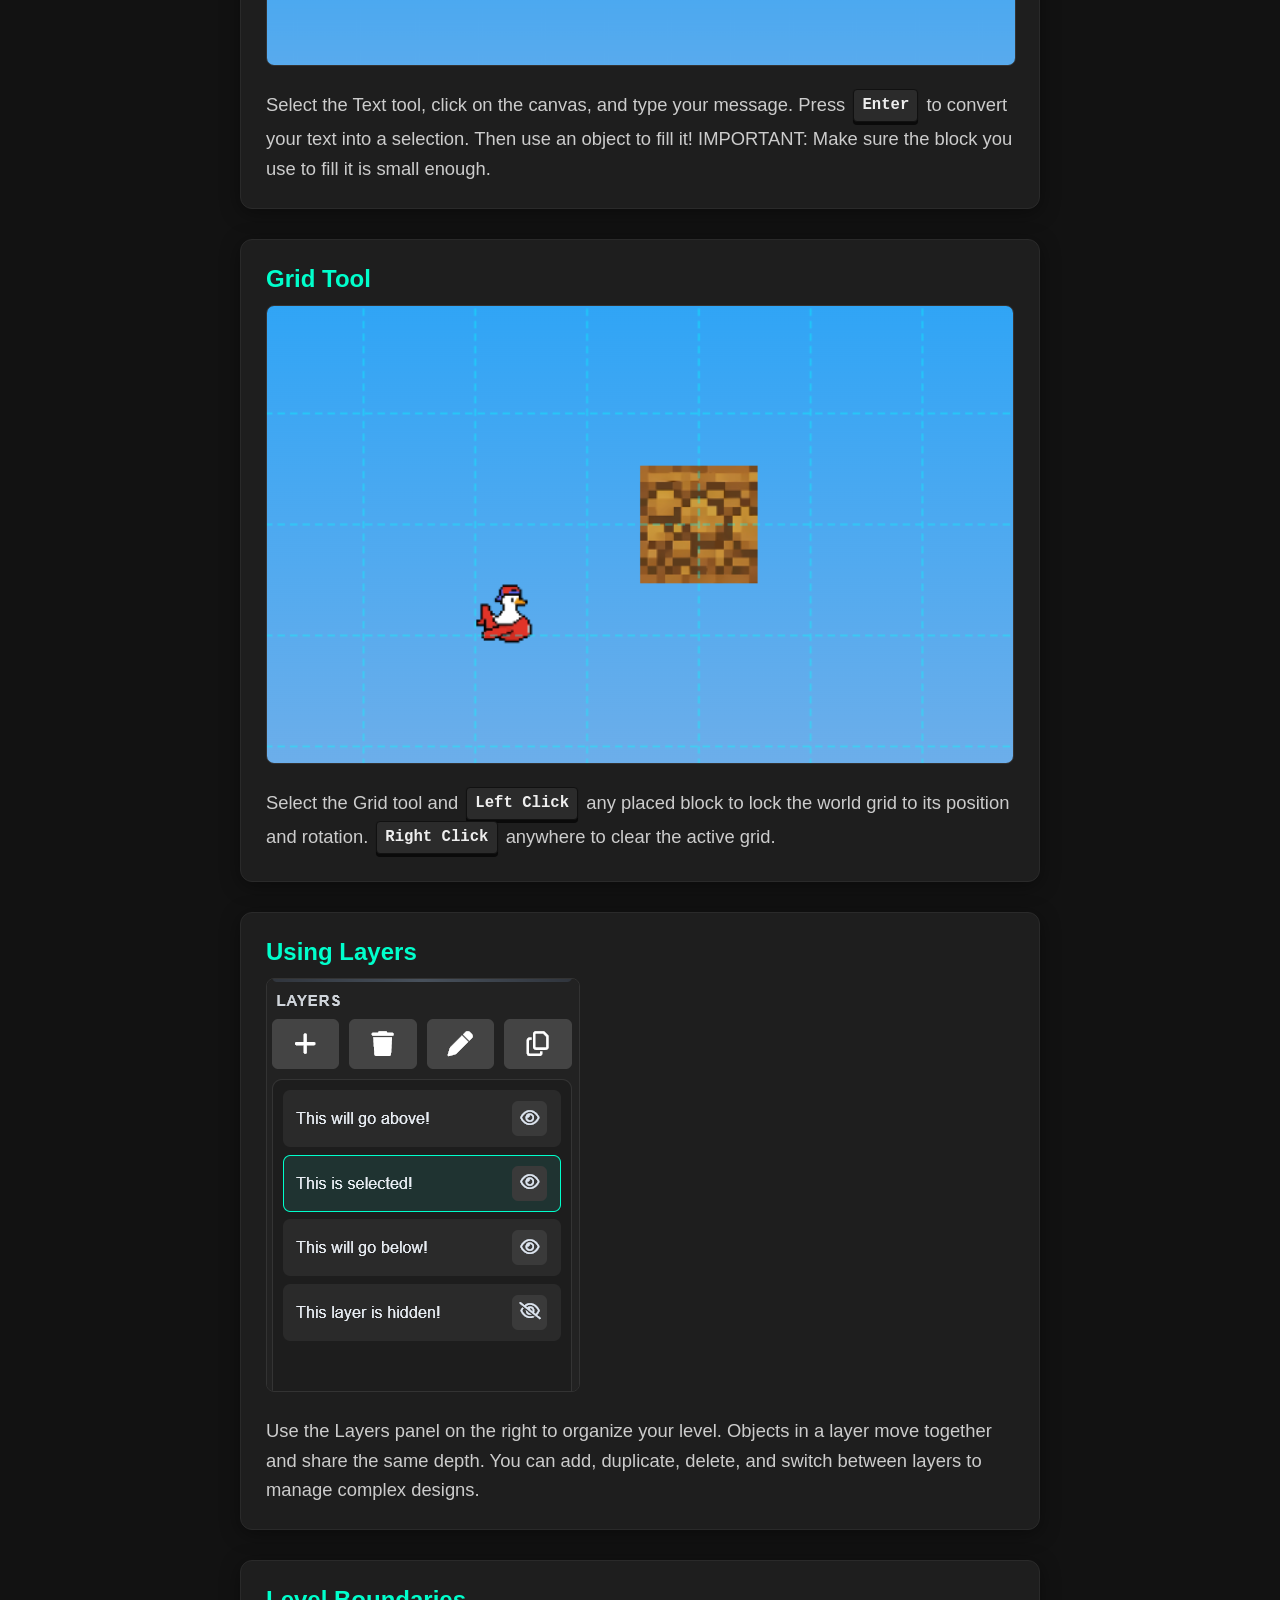
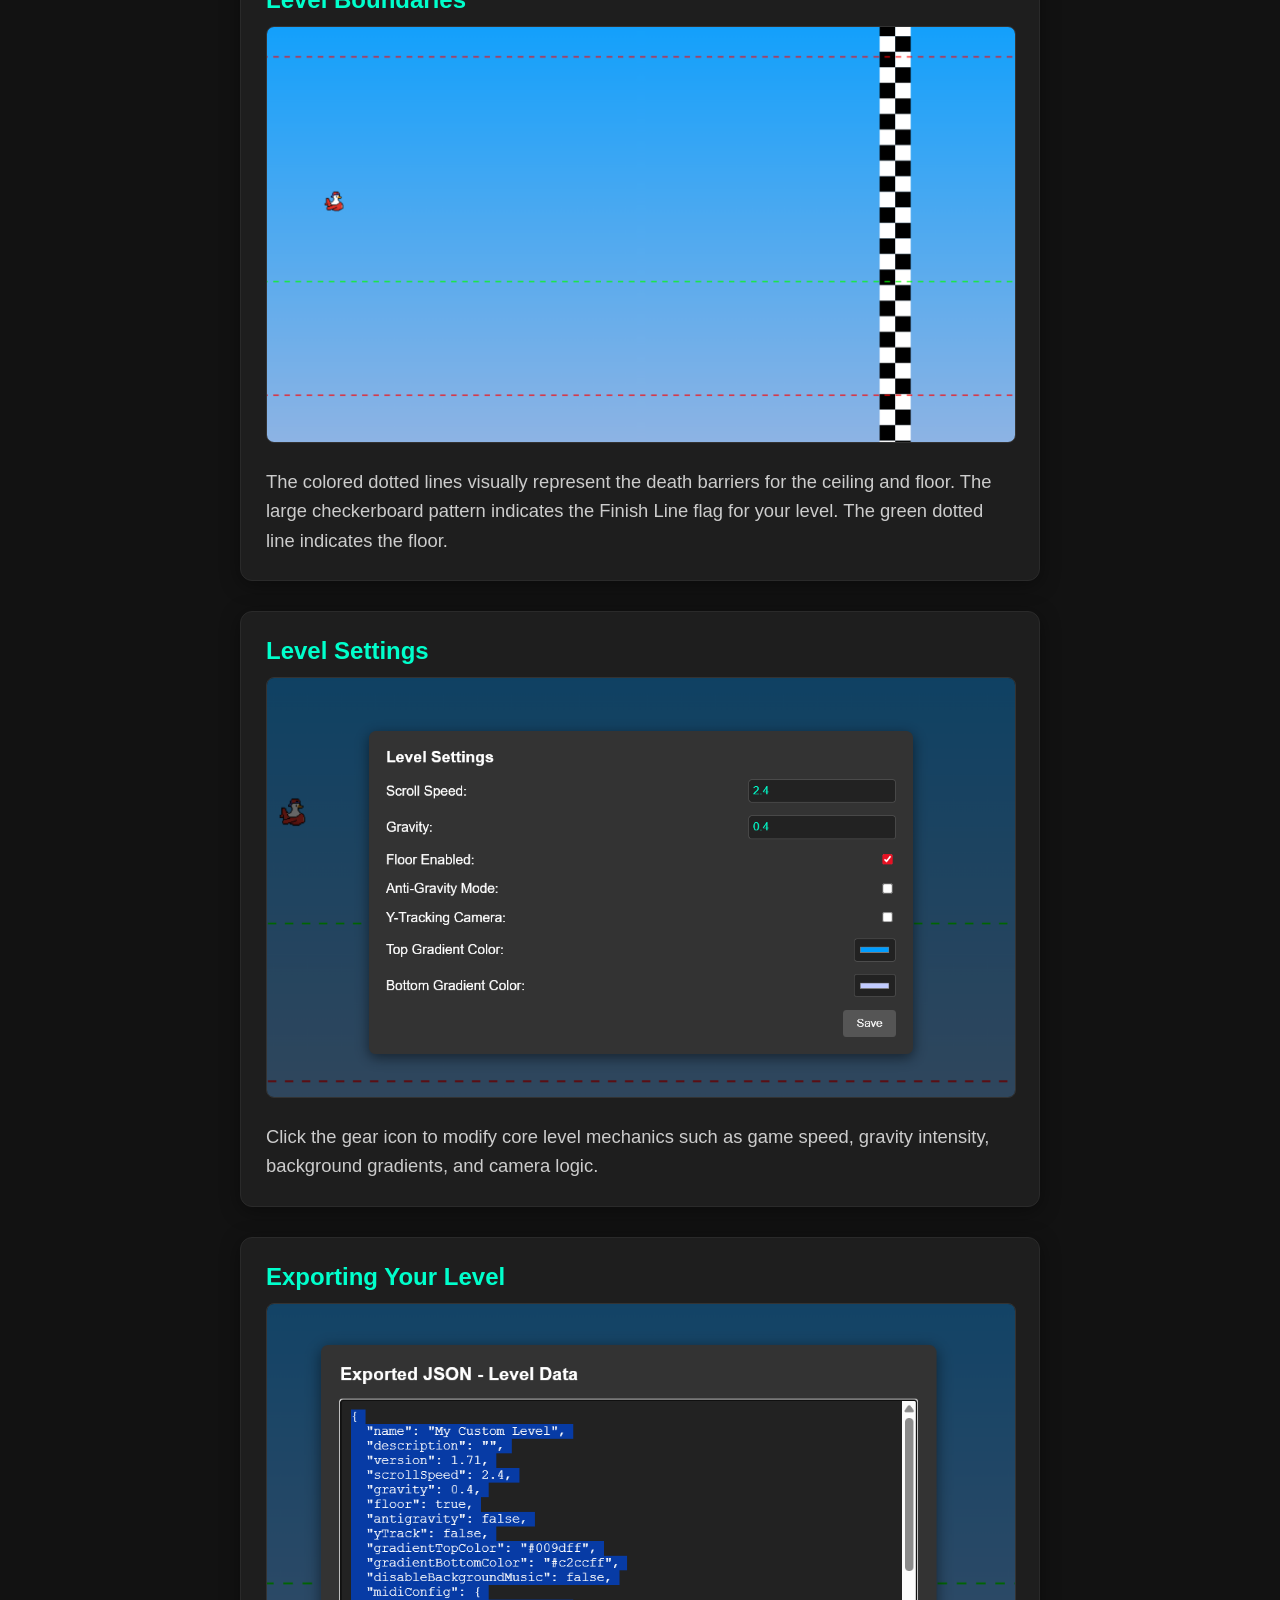
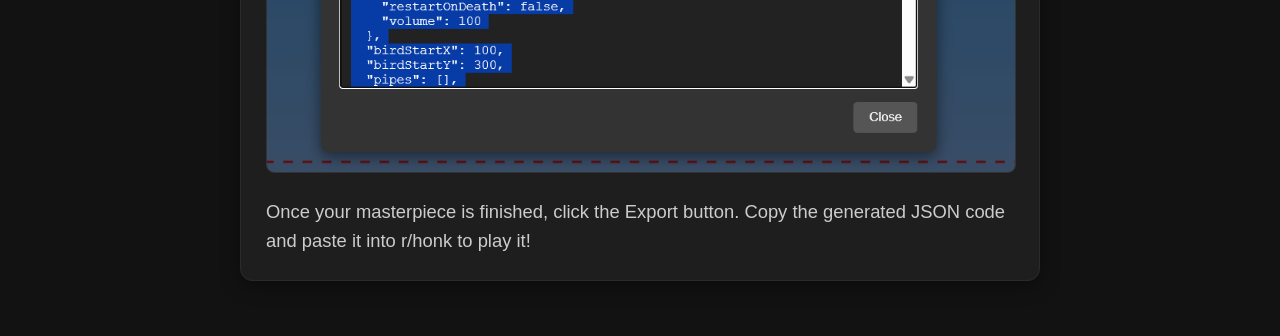
==== commit a899951a: "removed miss type" ====
--- a/tutorial.html
+++ b/tutorial.html
@@ -1,4 +1,4 @@
-ski<!DOCTYPE html>
+<!DOCTYPE html>
 <html lang="en">
 <head>
     <meta charset="UTF-8">
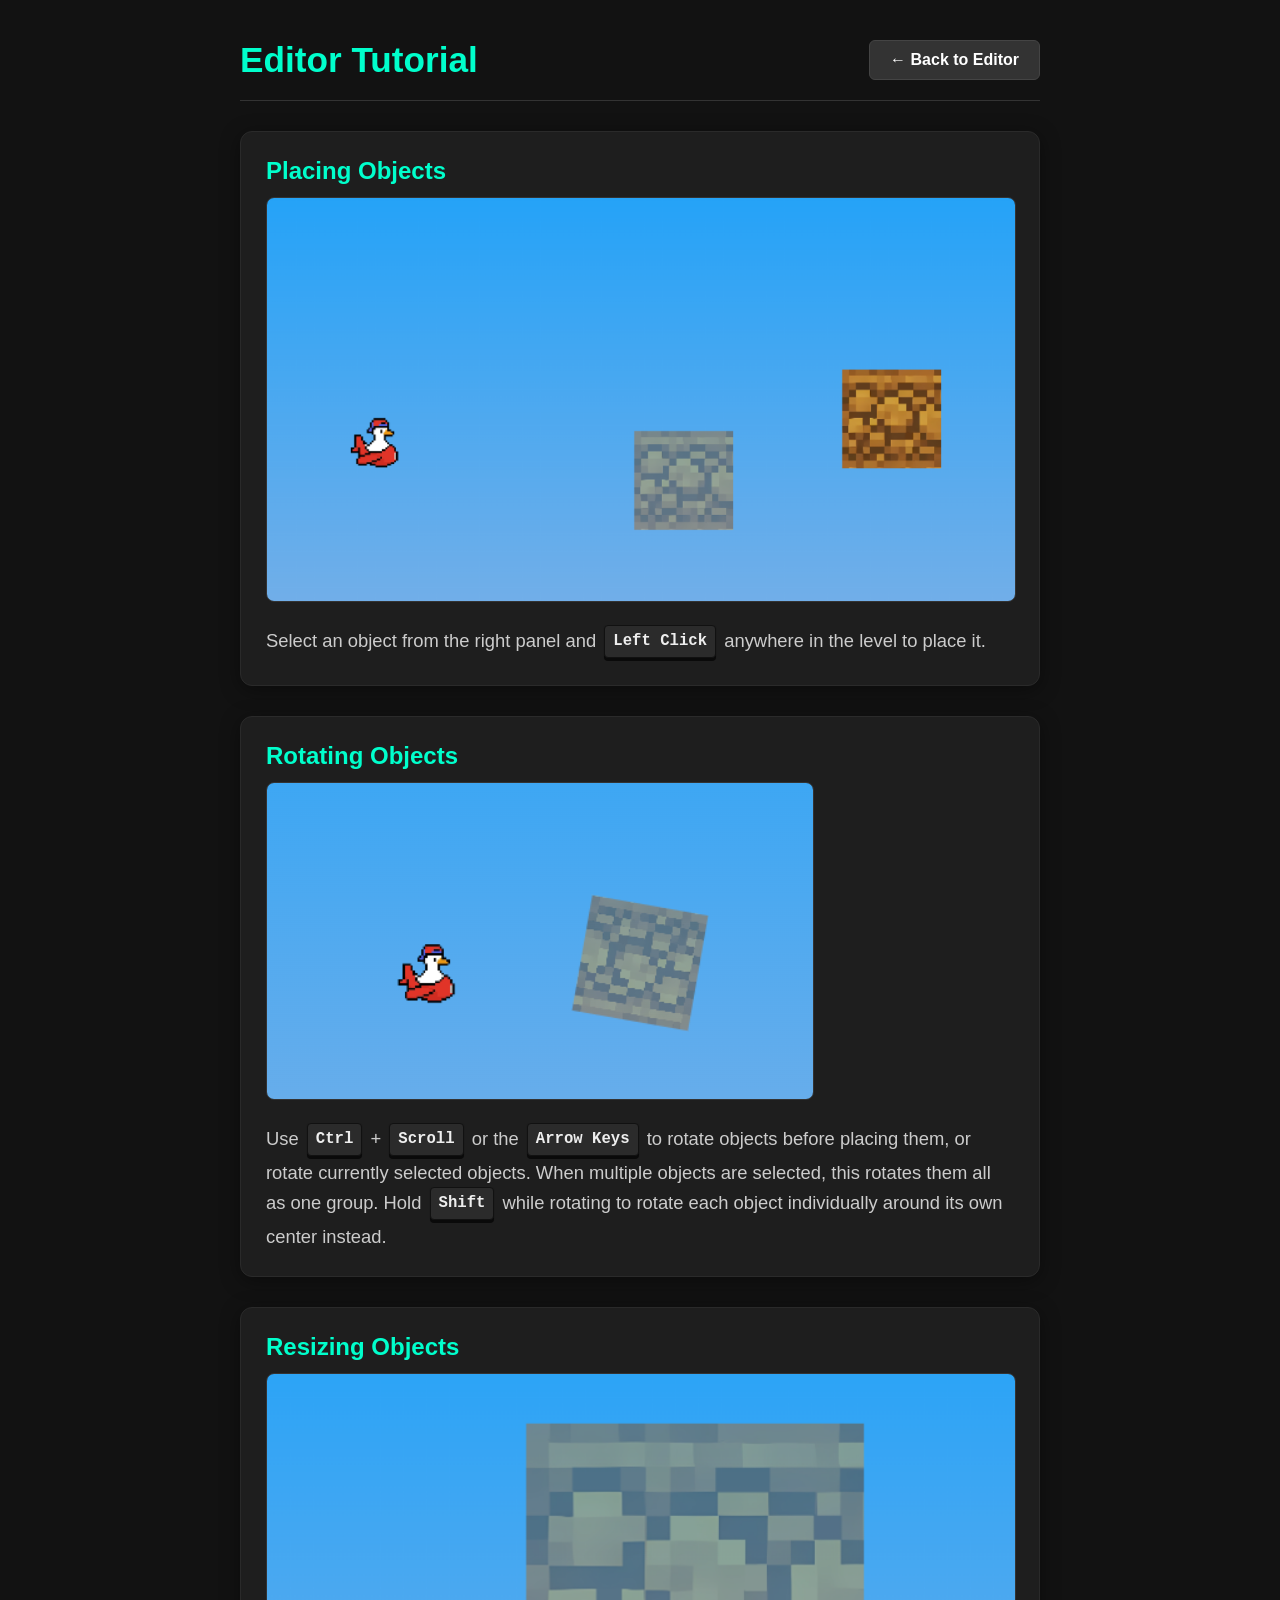
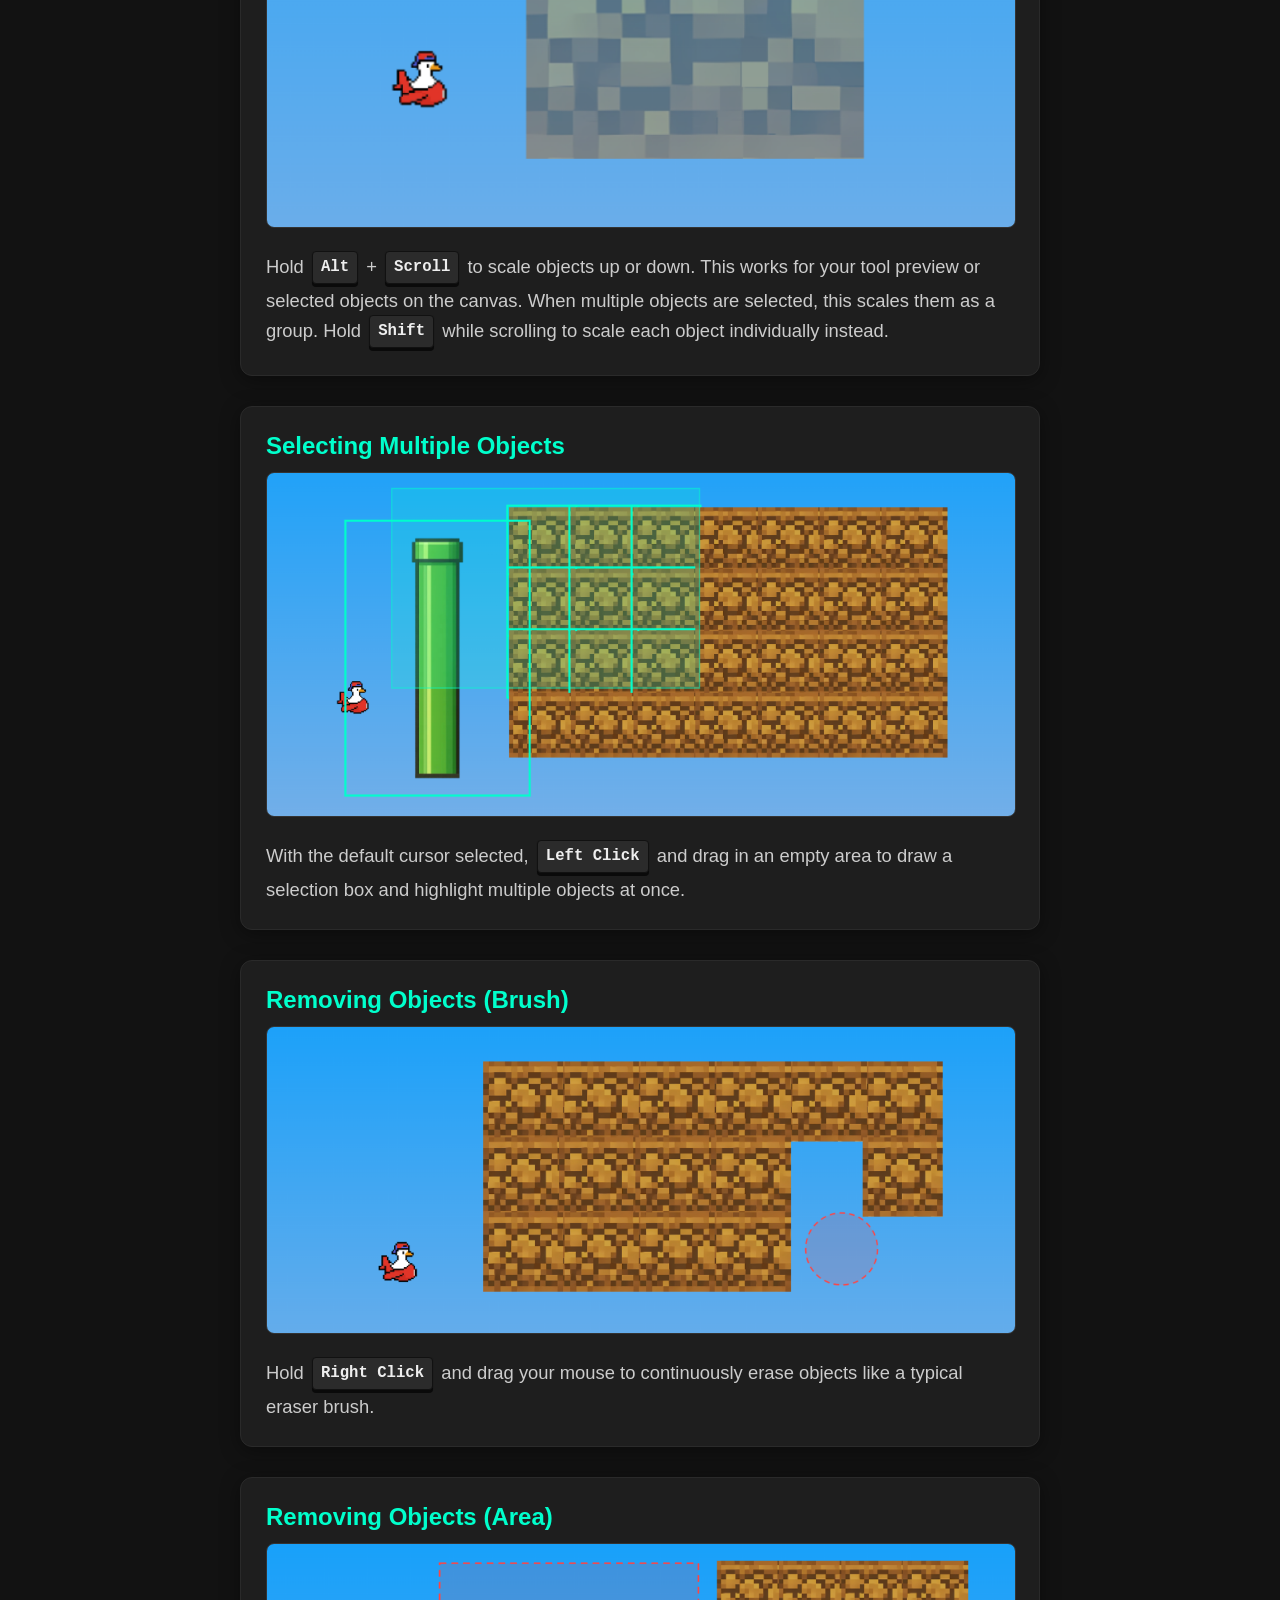
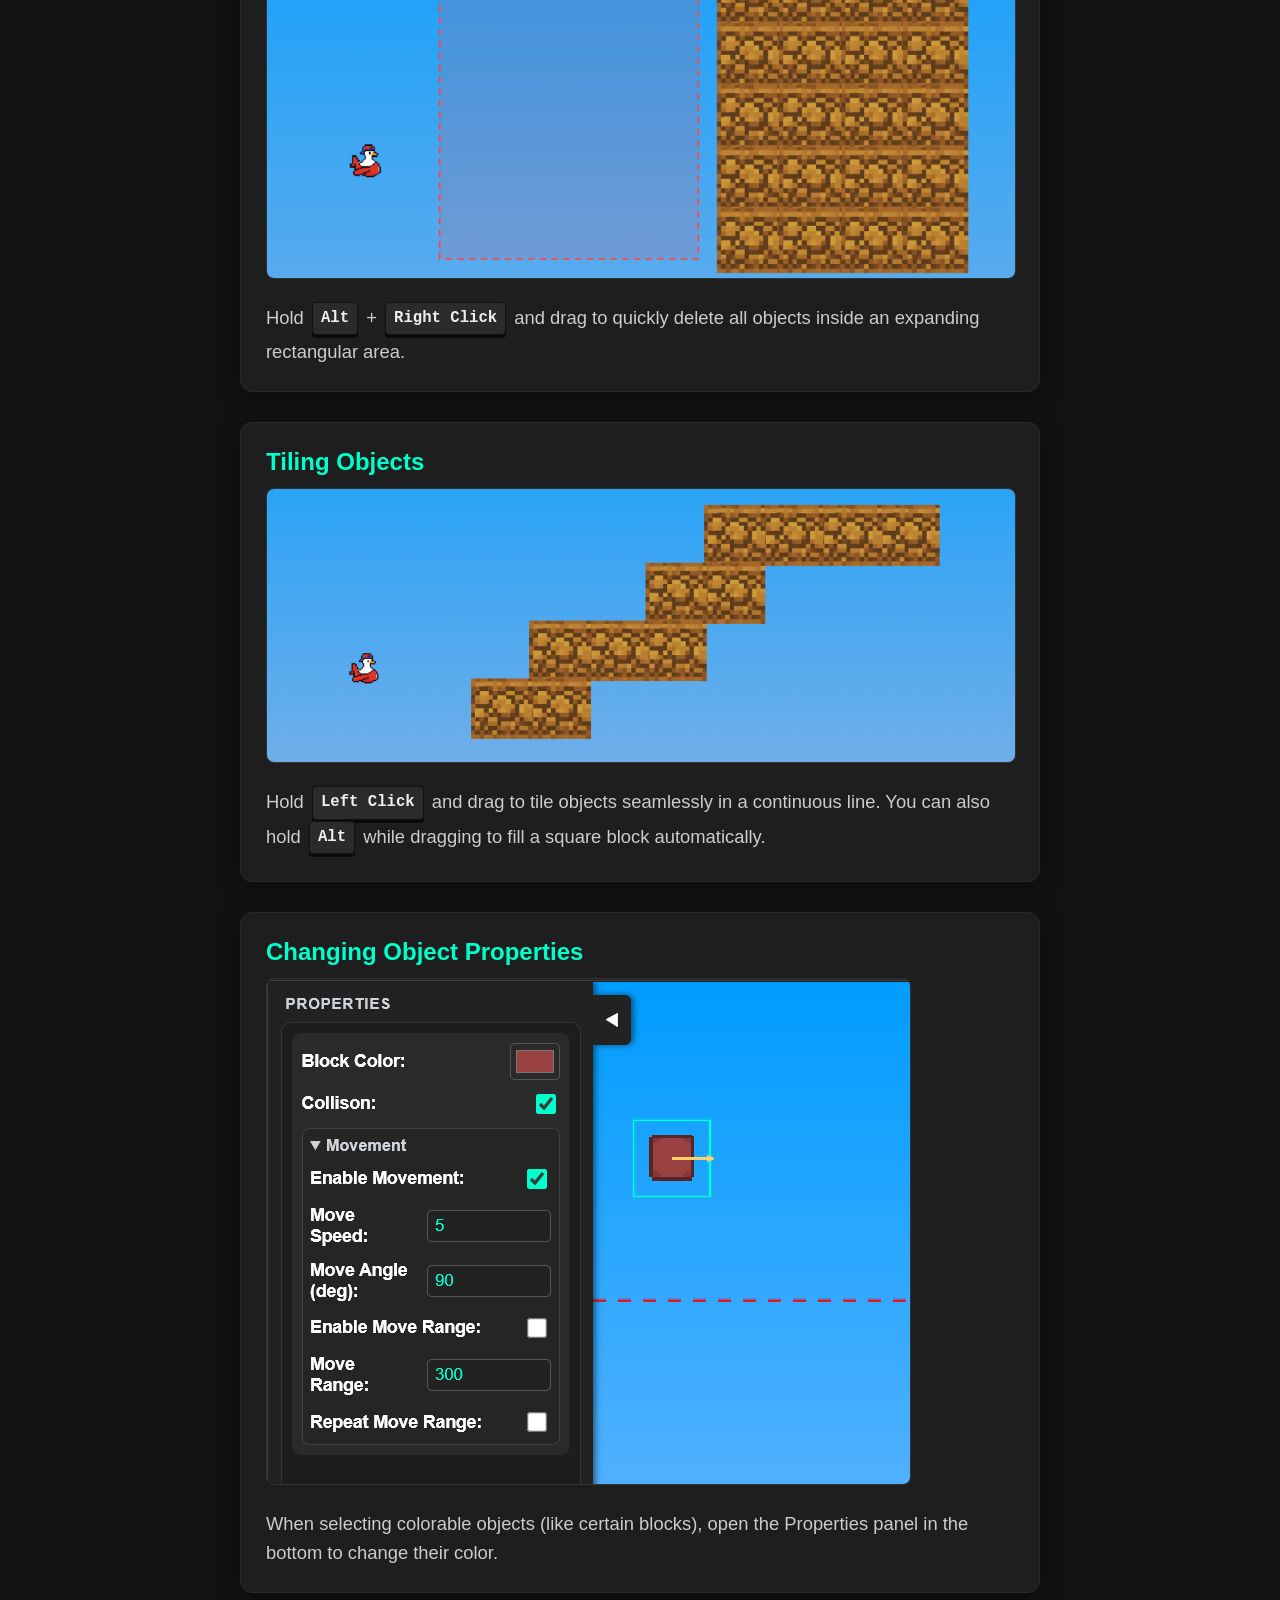
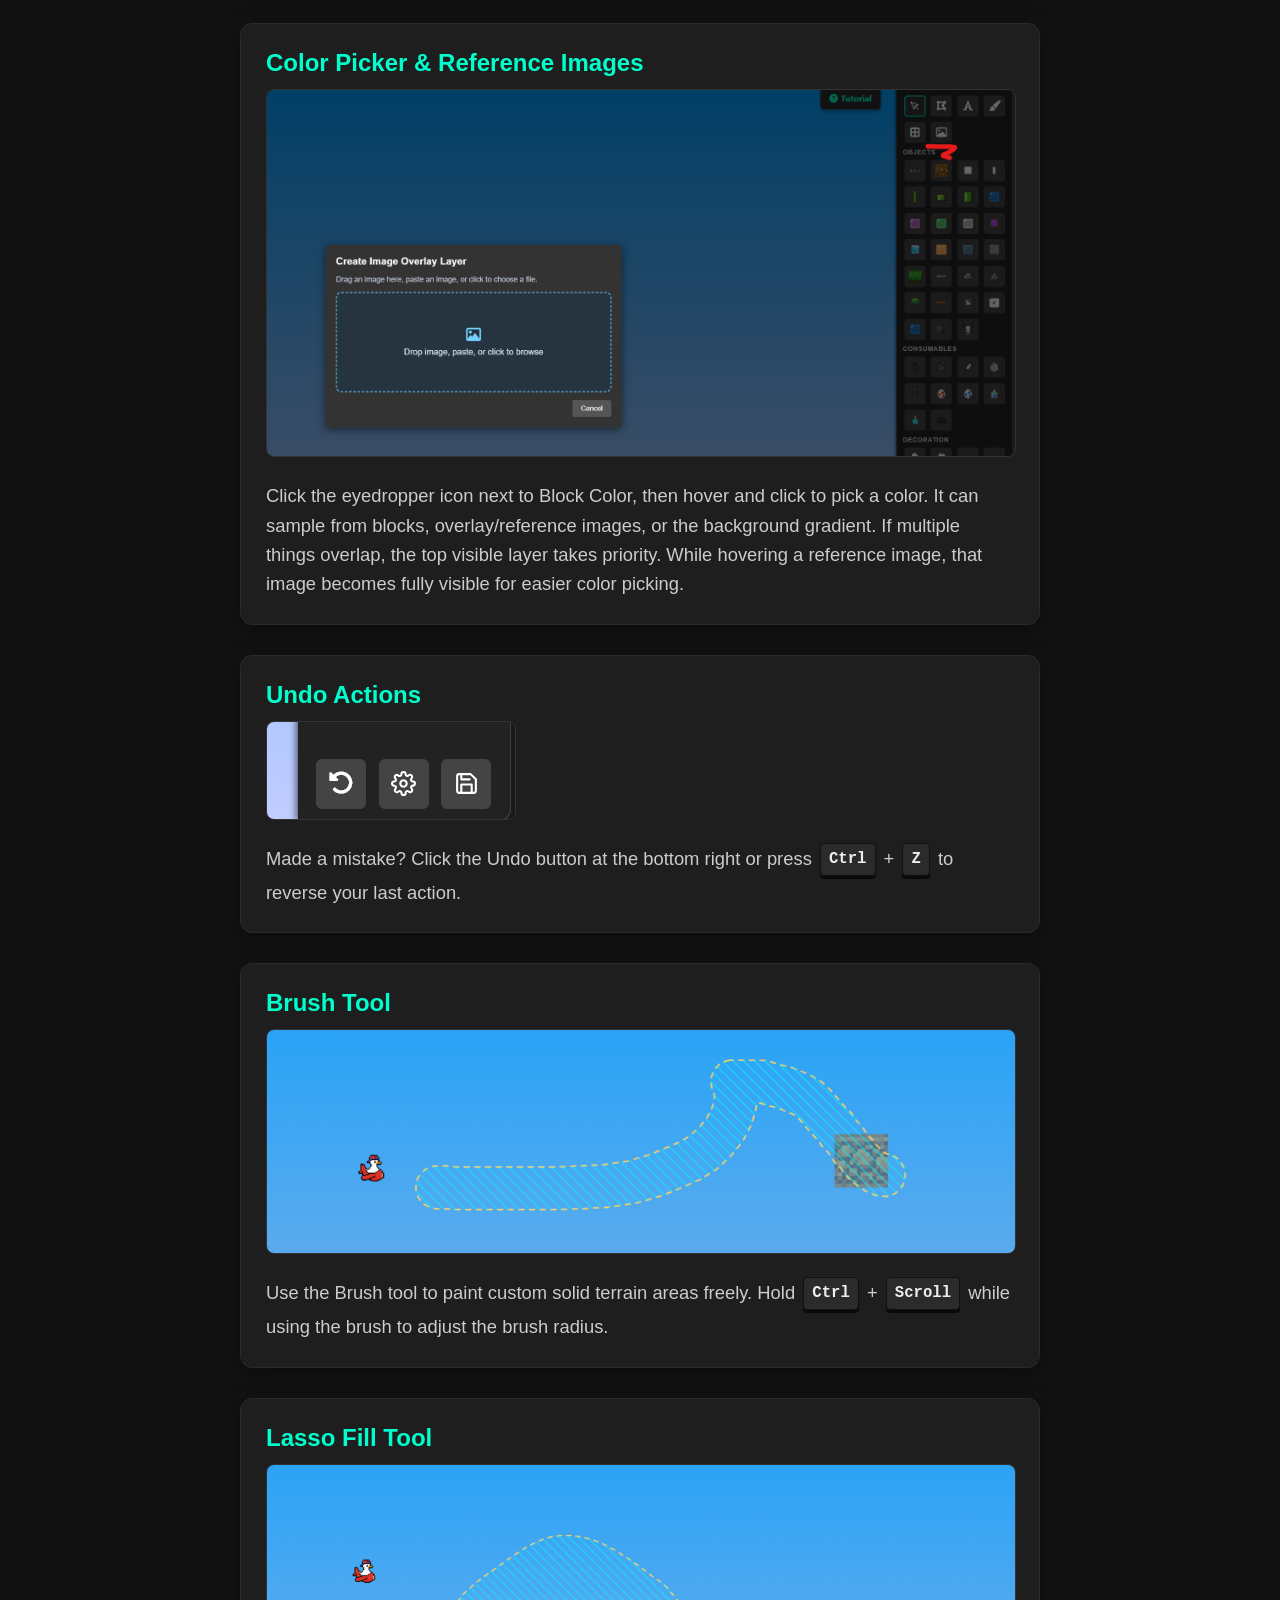
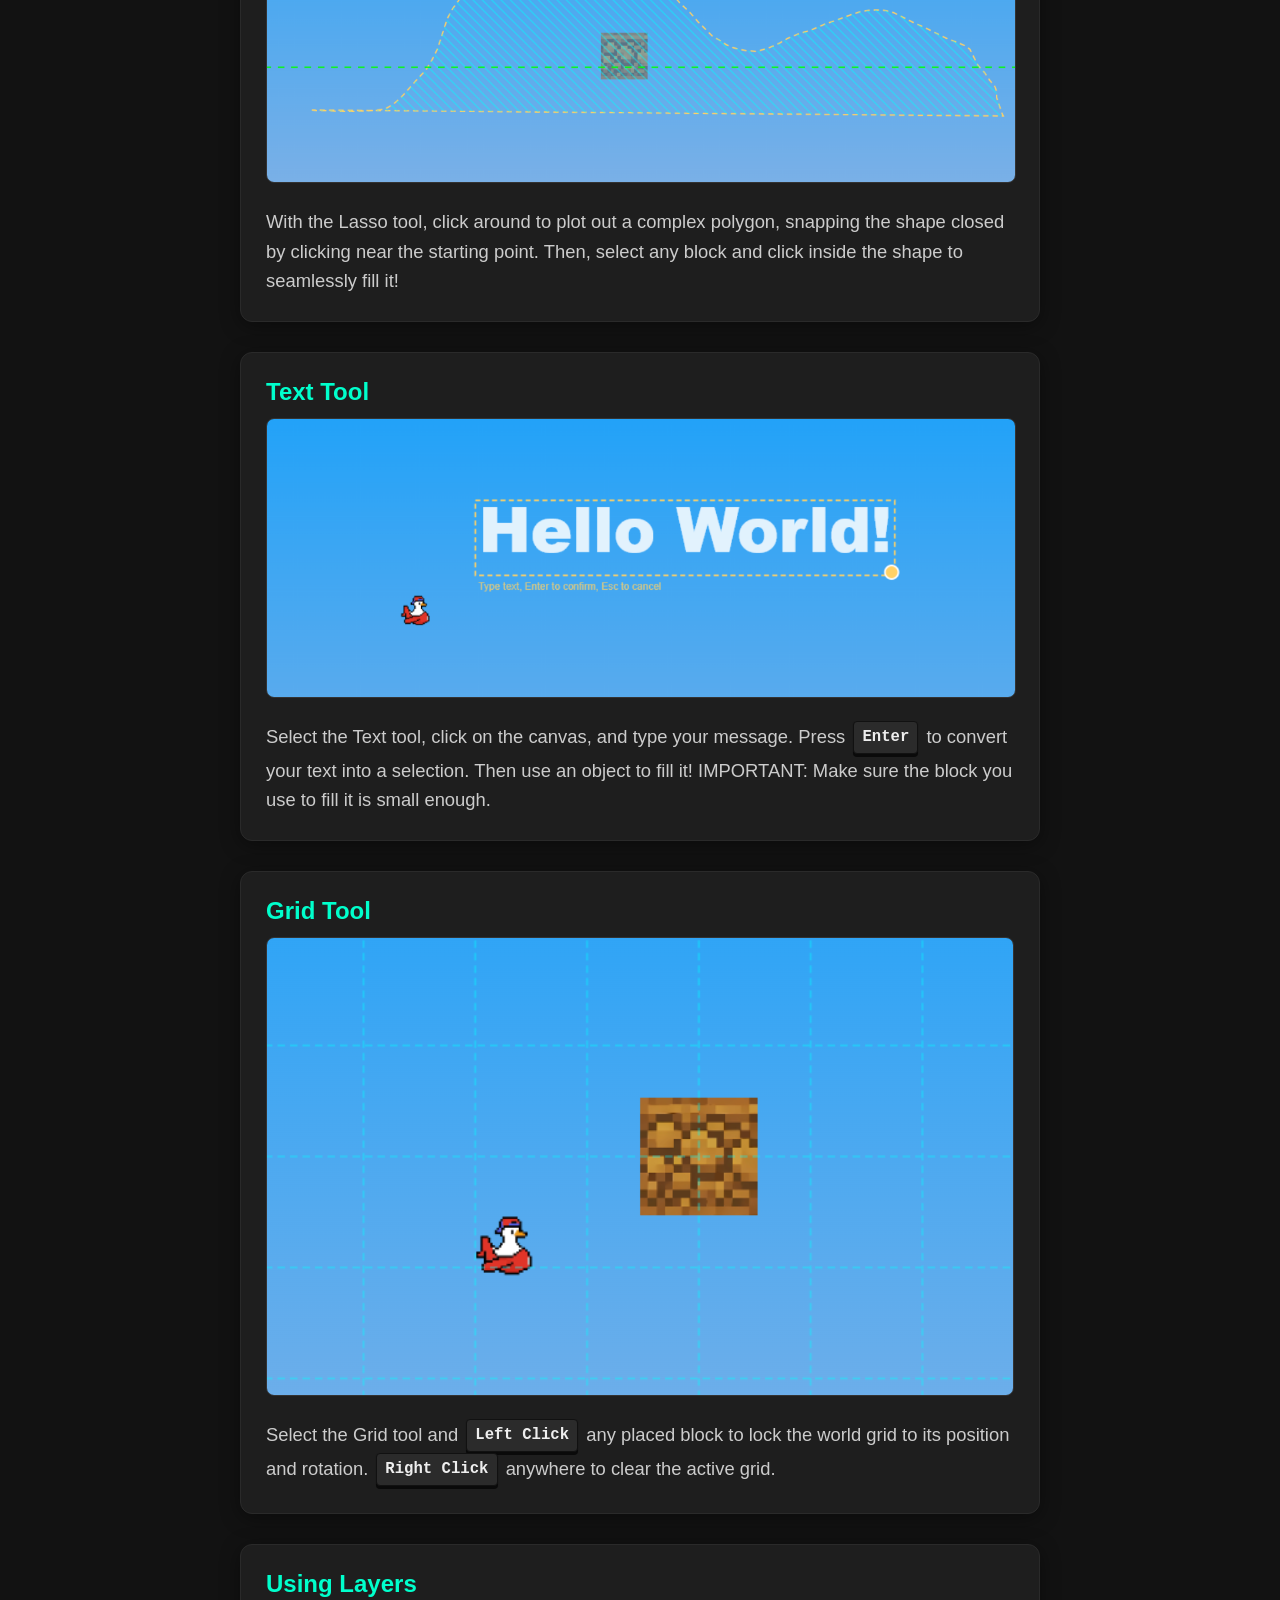
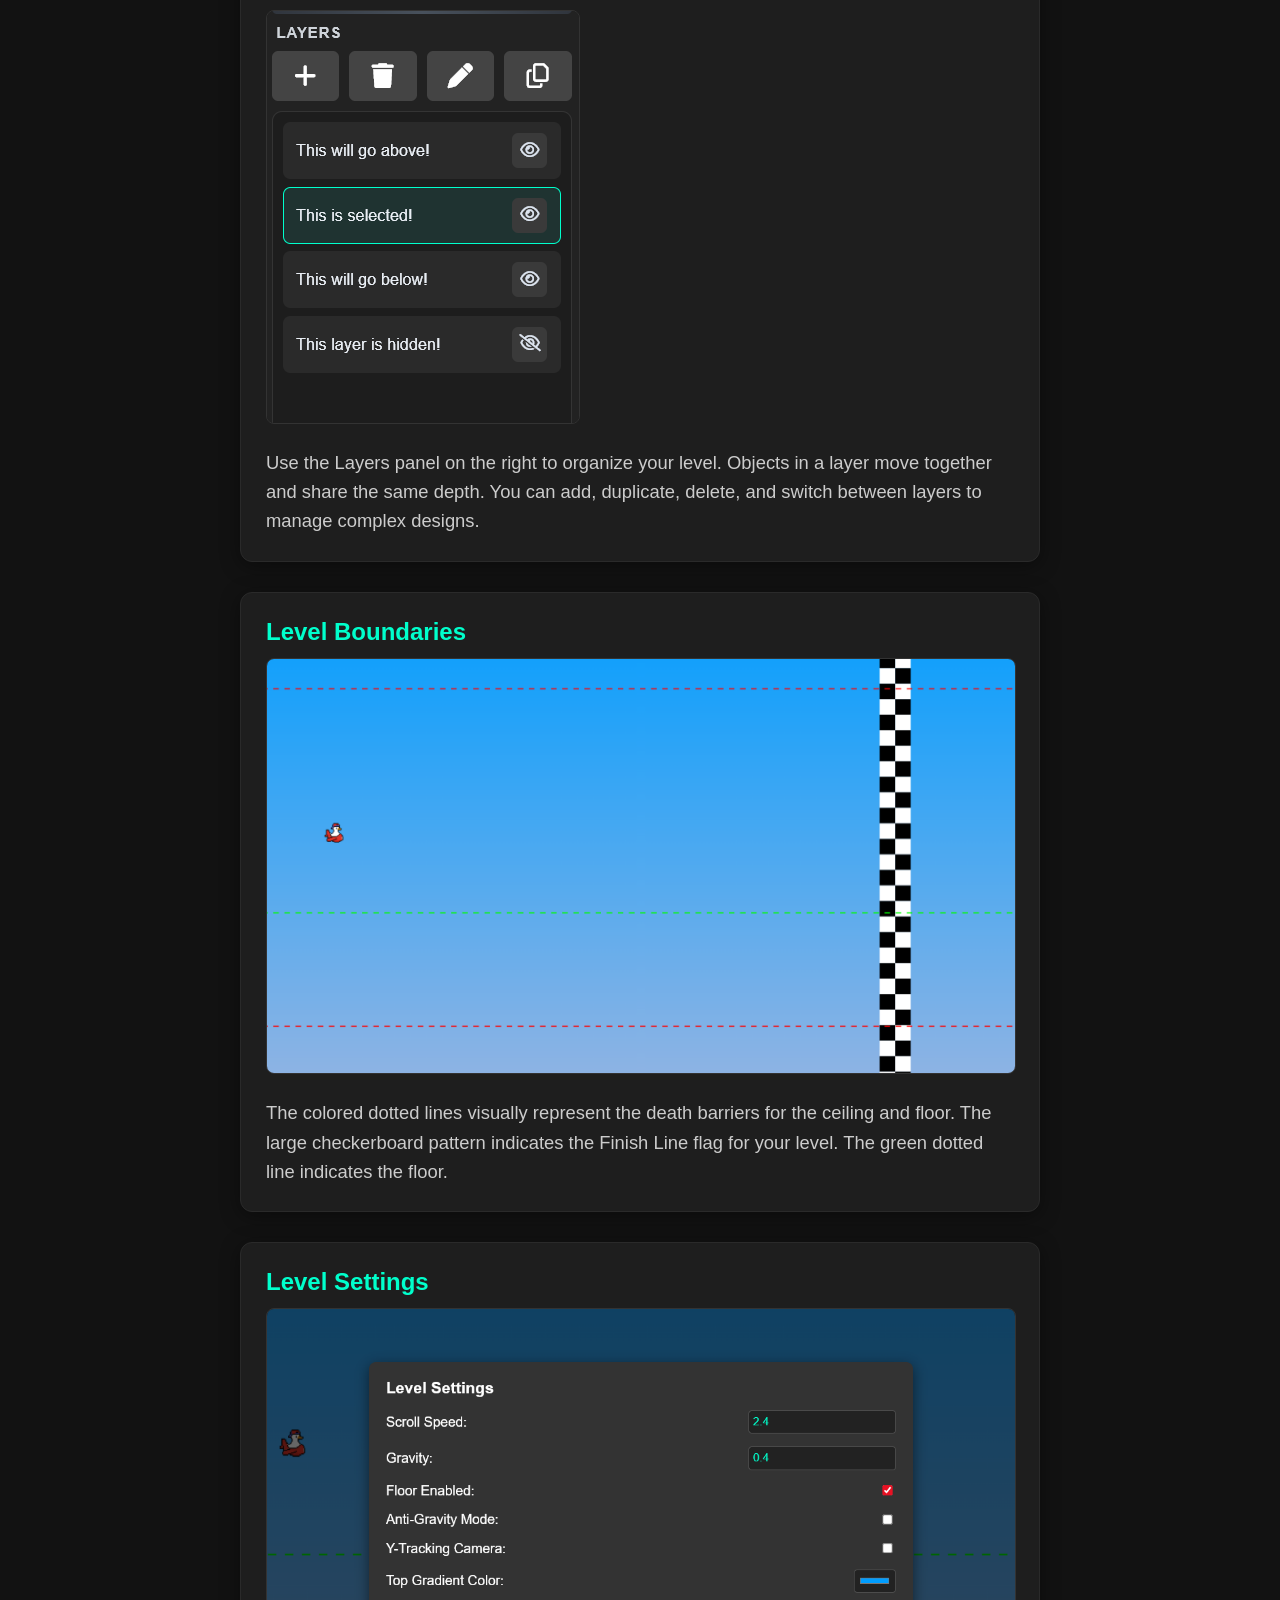
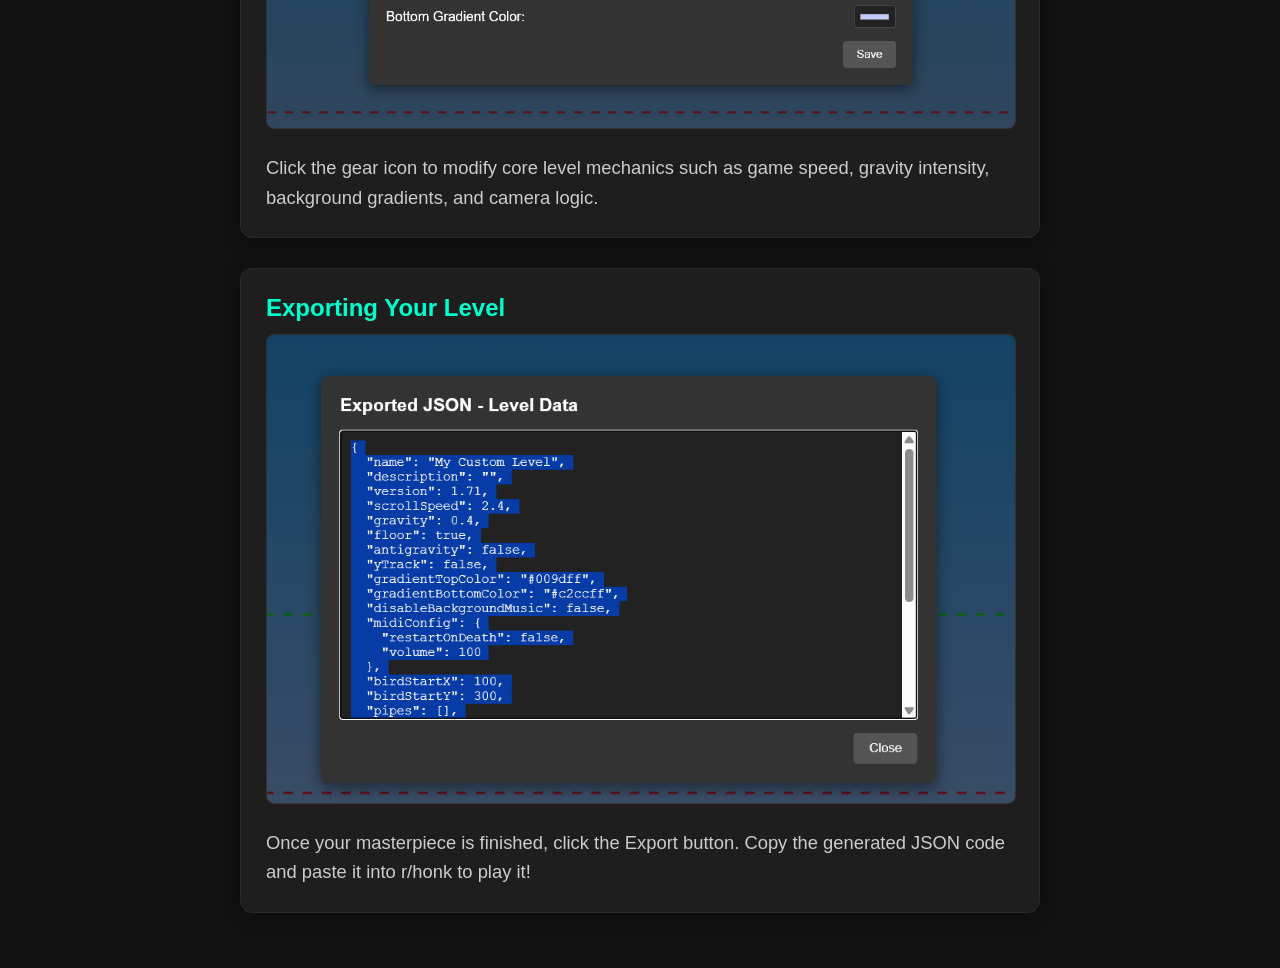
==== commit 308a6f58: "image ref tool" ====
--- a/tutorial.html
+++ b/tutorial.html
@@ -1,6 +1,7 @@
 <!DOCTYPE html>
 <html lang="en">
 <head>
+    <link rel="icon" type="image/png" href="favicon.png">
     <meta charset="UTF-8">
     <meta name="viewport" content="width=device-width, initial-scale=1.0">
     <title>Tutorial - TurboGoose Level Editor</title>
@@ -144,6 +145,12 @@
         </div>
 
         <div class="step">
+            <h2>Color Picker & Reference Images</h2>
+            <img src="tutorial-assets/using-image-reference-tool.png" alt="Using the Color Picker and Reference Images">
+            <p>Click the eyedropper icon next to Block Color, then hover and click to pick a color. It can sample from blocks, overlay/reference images, or the background gradient. If multiple things overlap, the top visible layer takes priority. While hovering a reference image, that image becomes fully visible for easier color picking.</p>
+        </div>
+
+        <div class="step">
             <h2>Undo Actions</h2>
             <img src="tutorial-assets/undo.png" alt="Undo Actions">
             <p>Made a mistake? Click the Undo button at the bottom right or press <kbd>Ctrl</kbd> + <kbd>Z</kbd> to reverse your last action.</p>
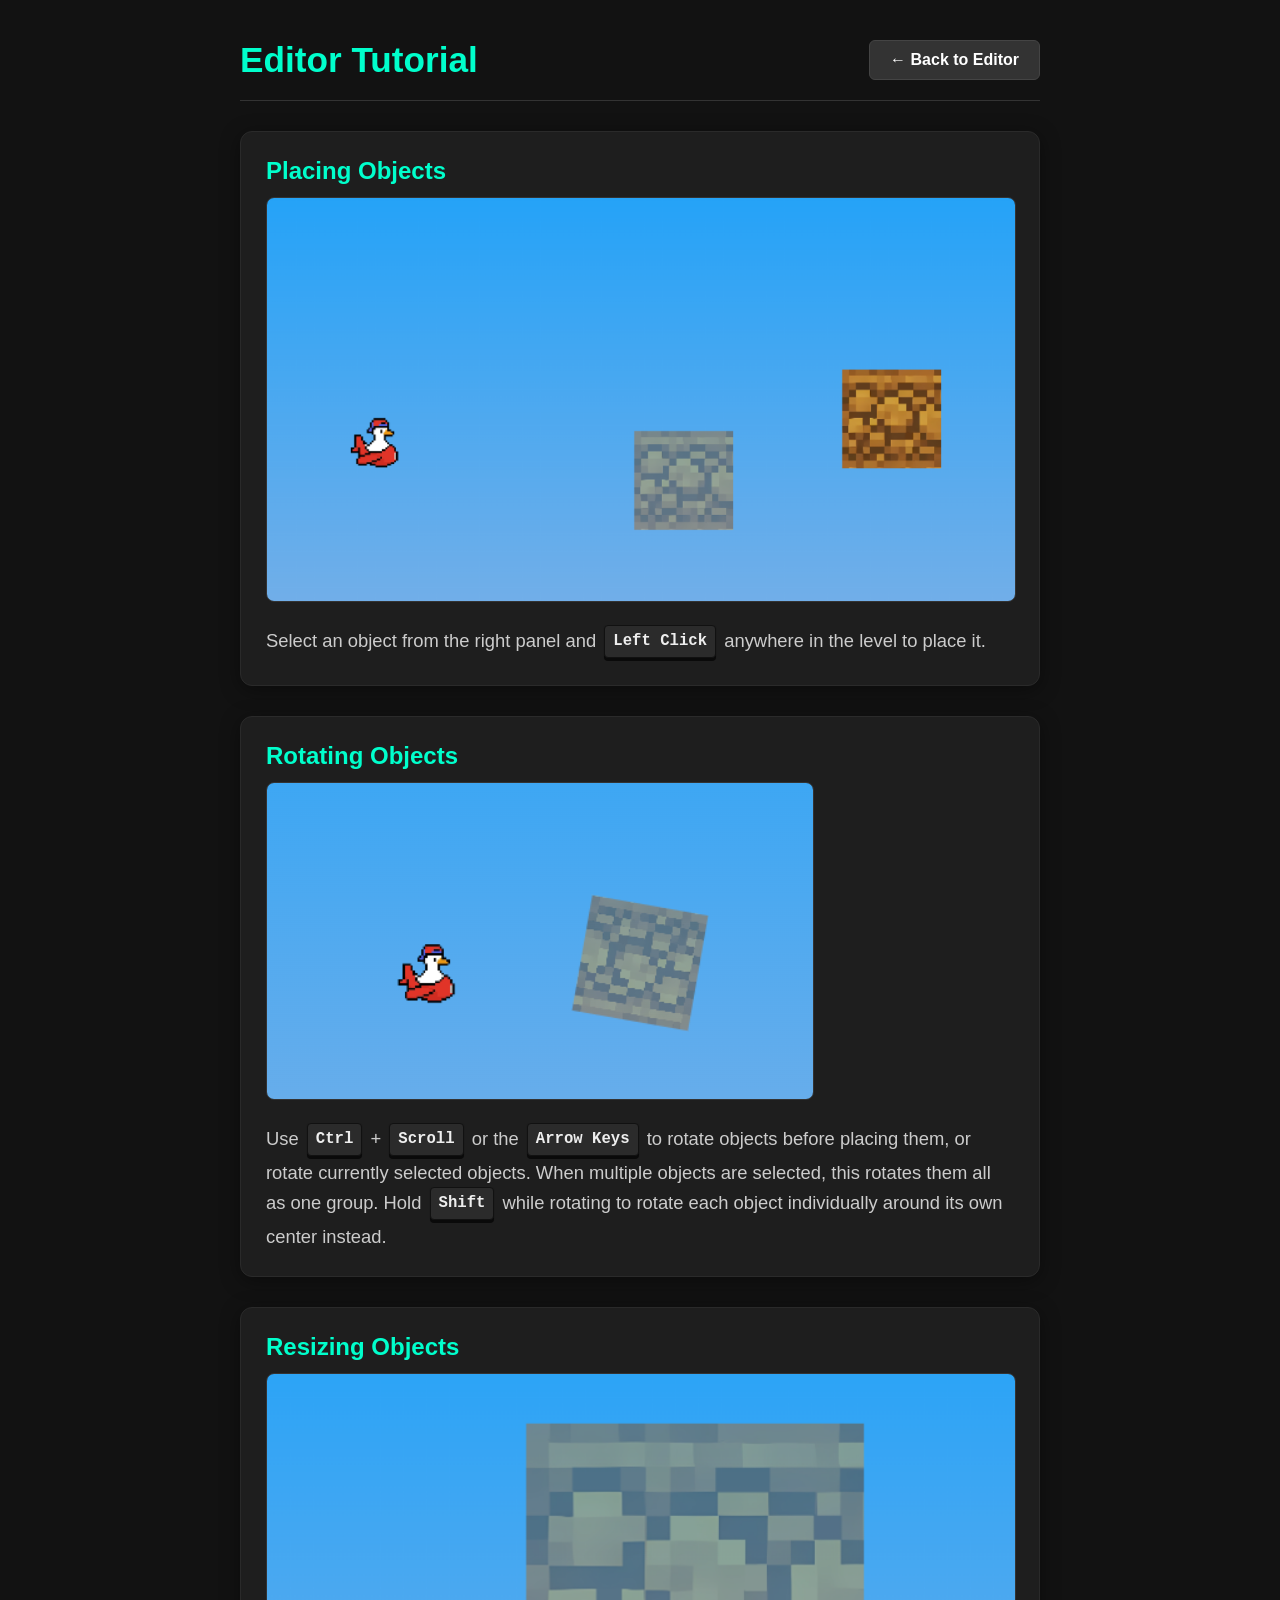
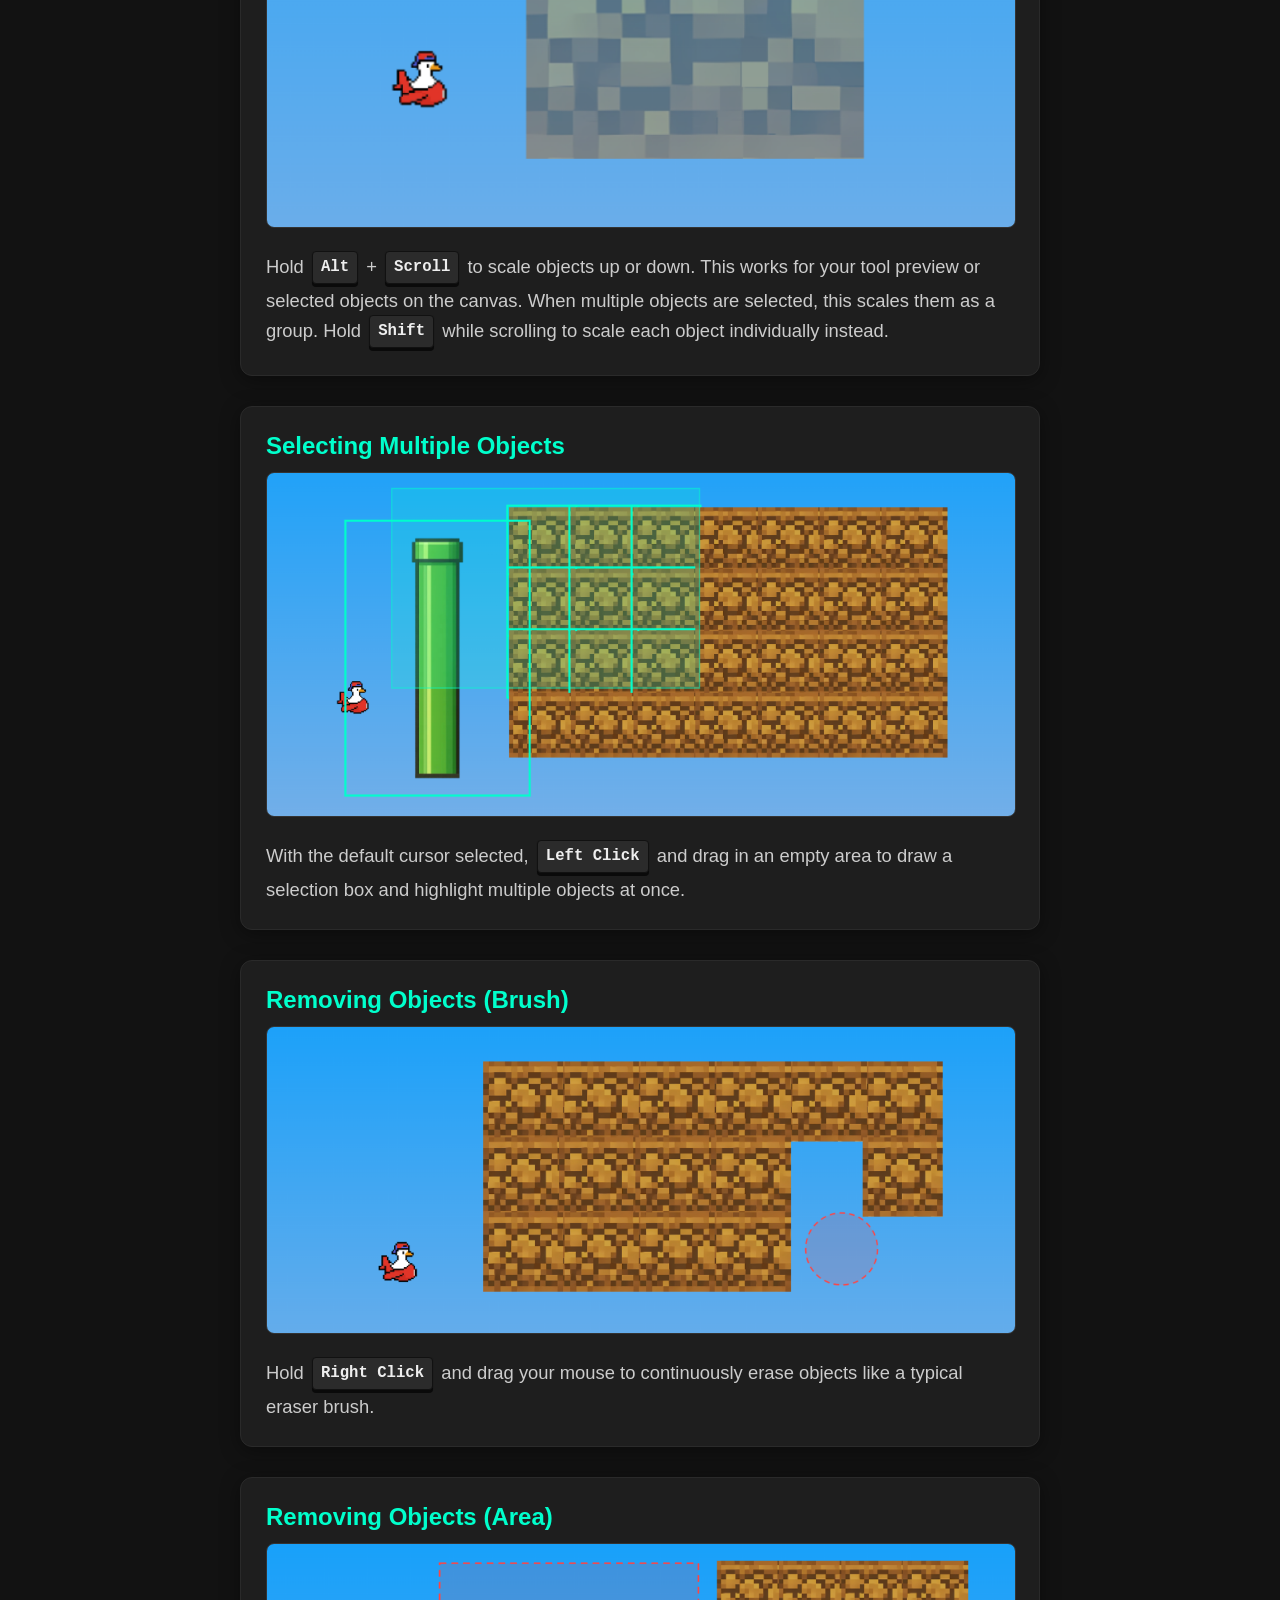
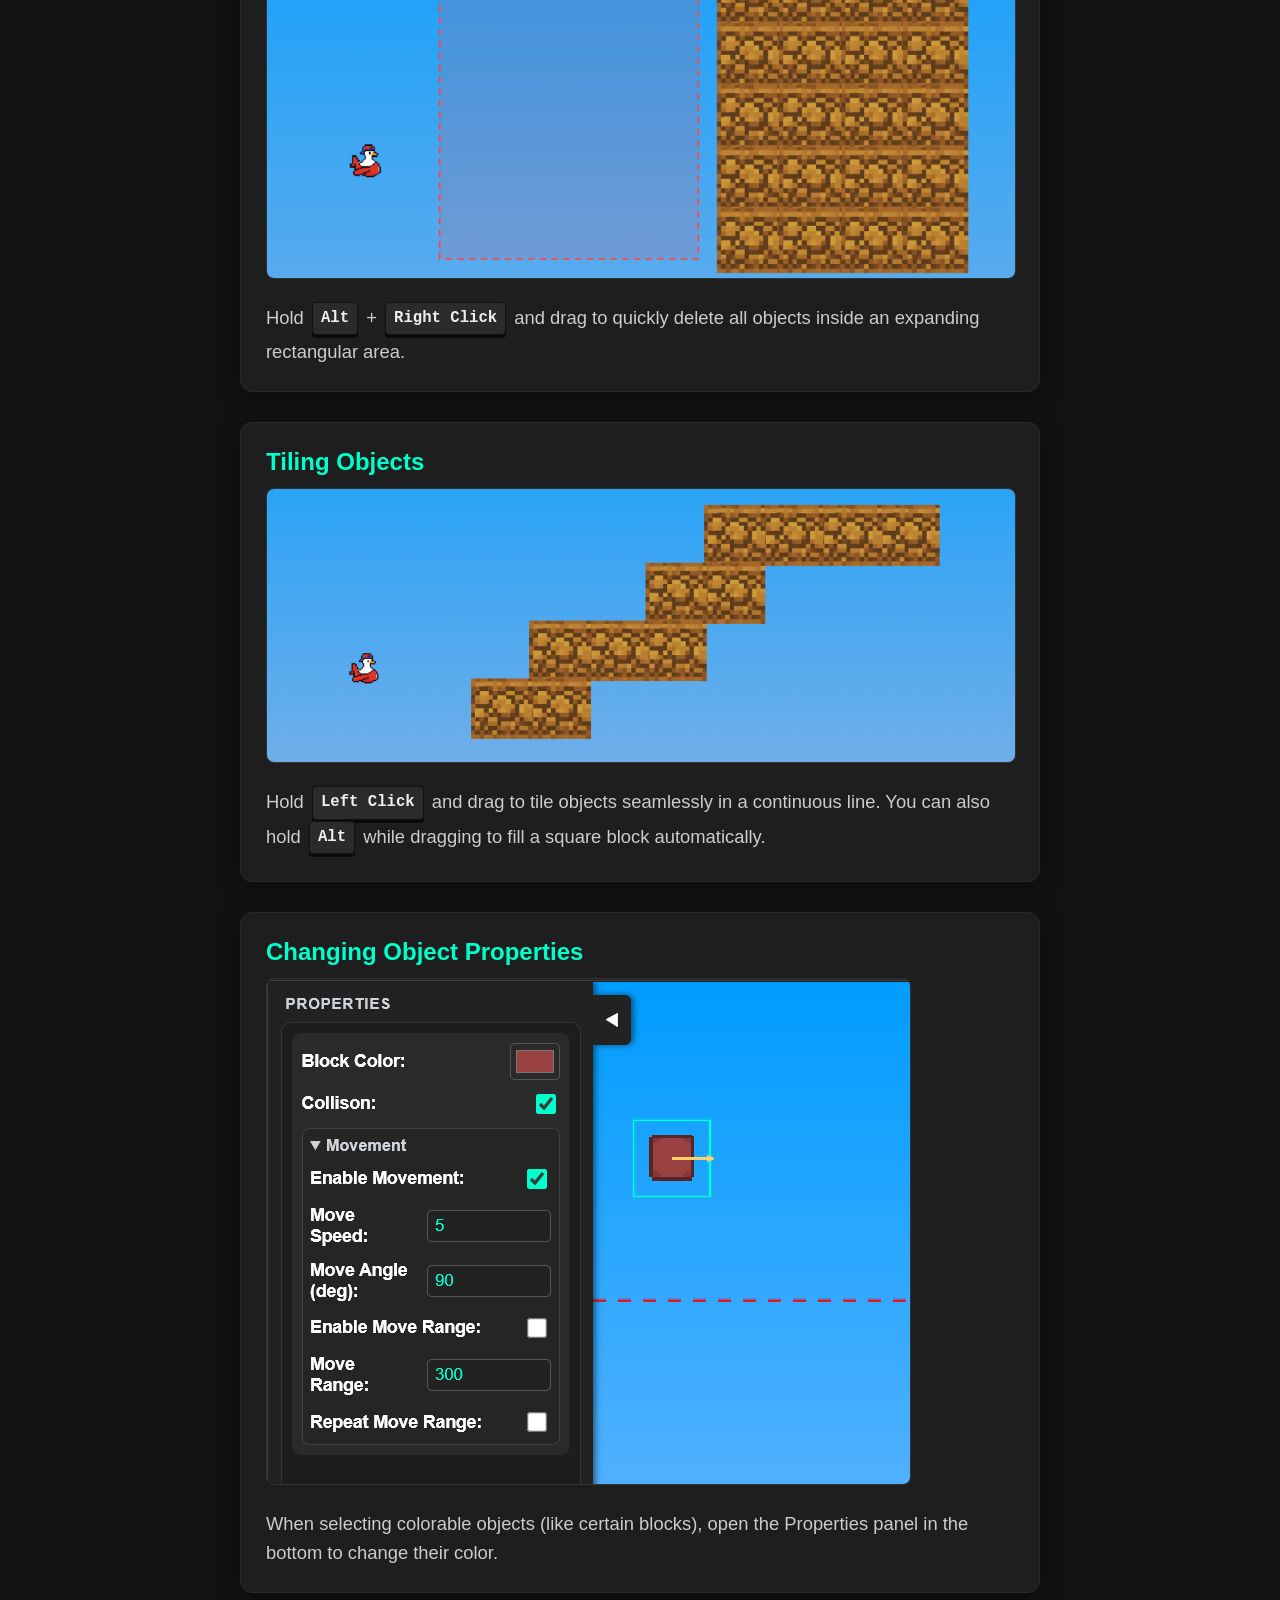
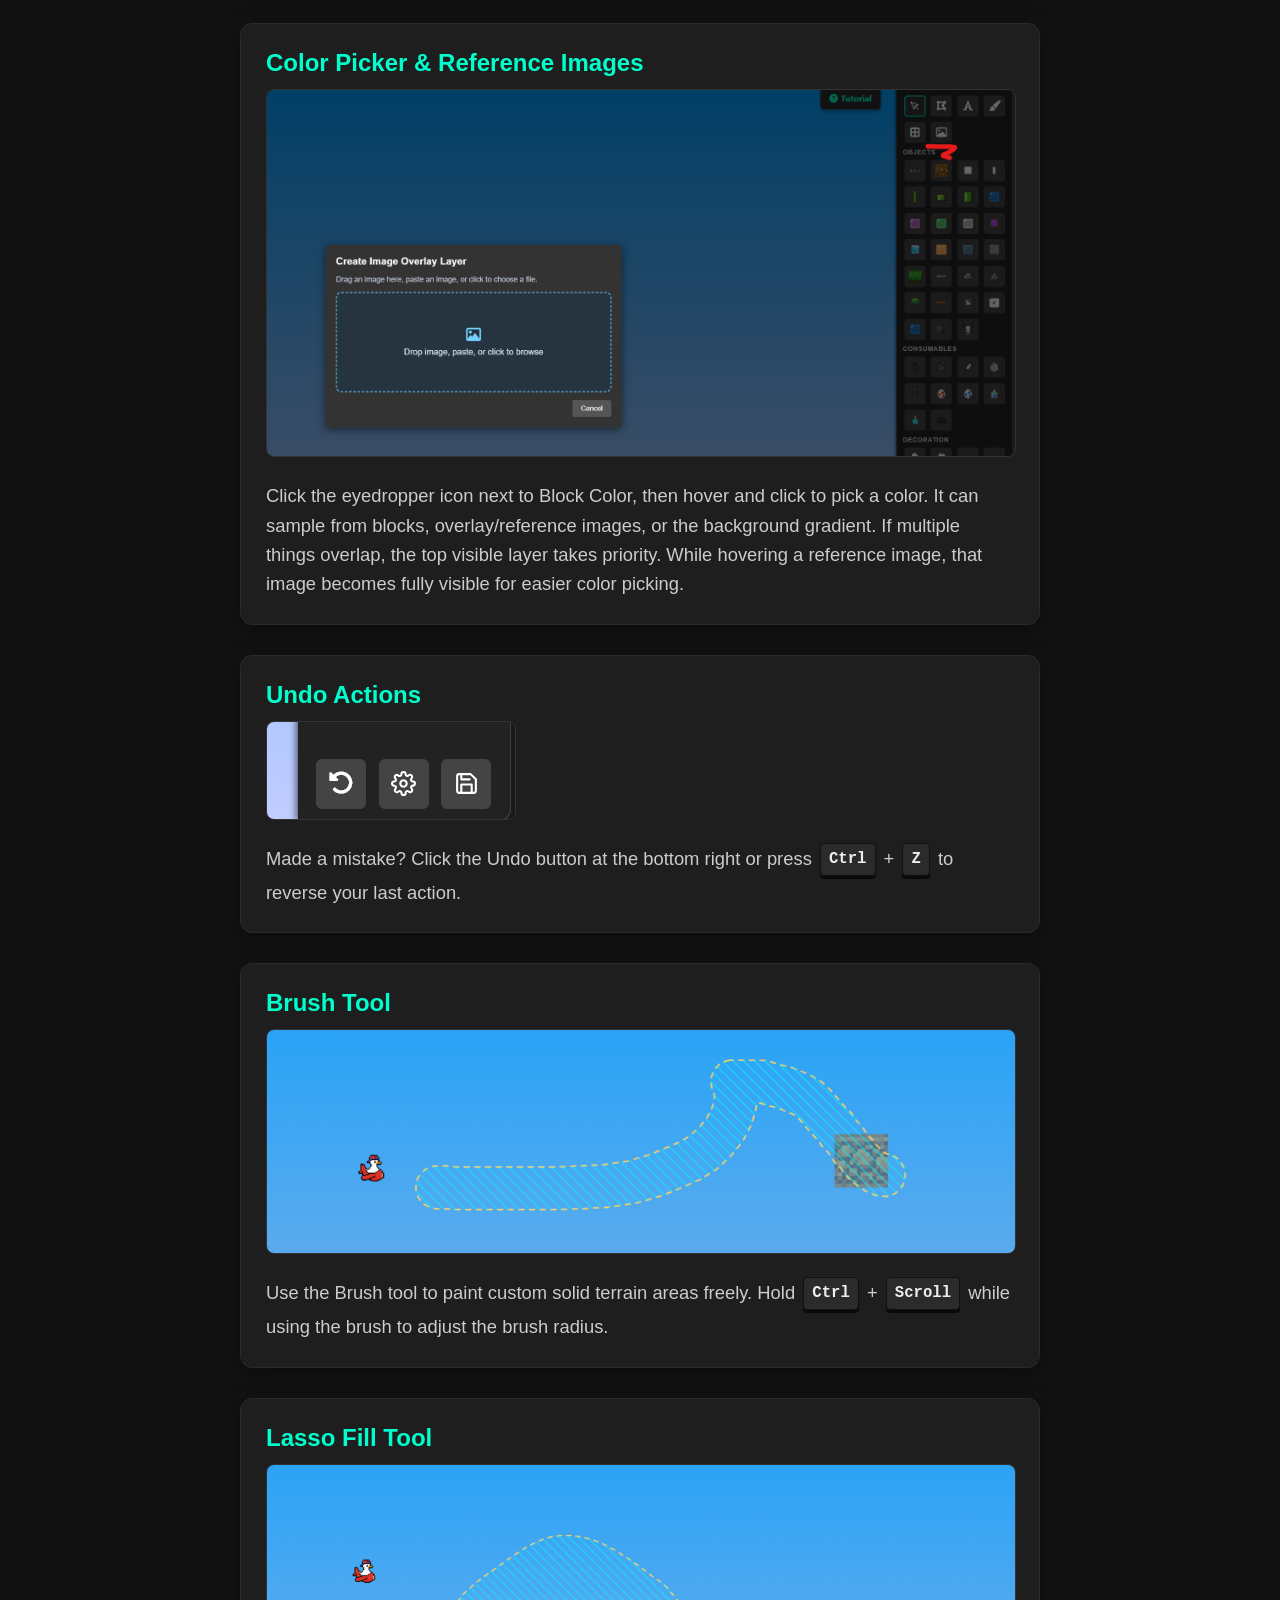
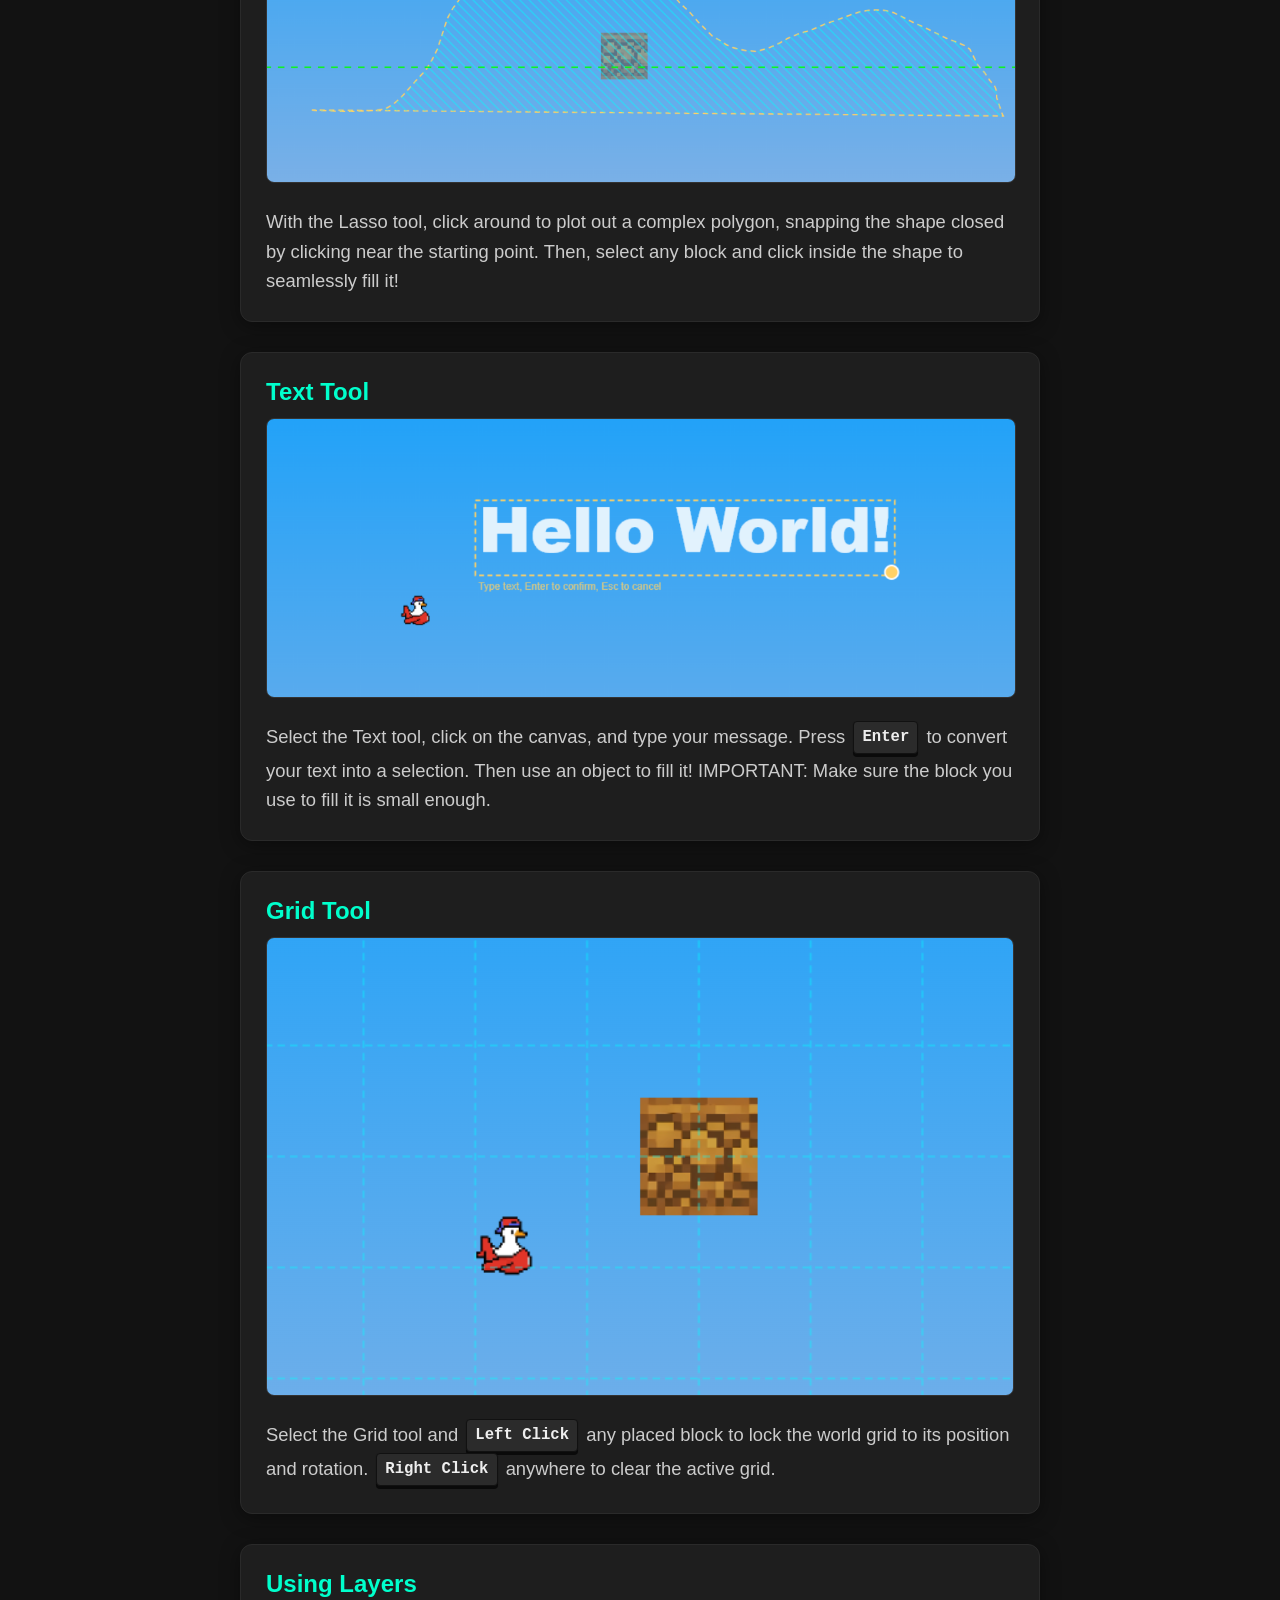
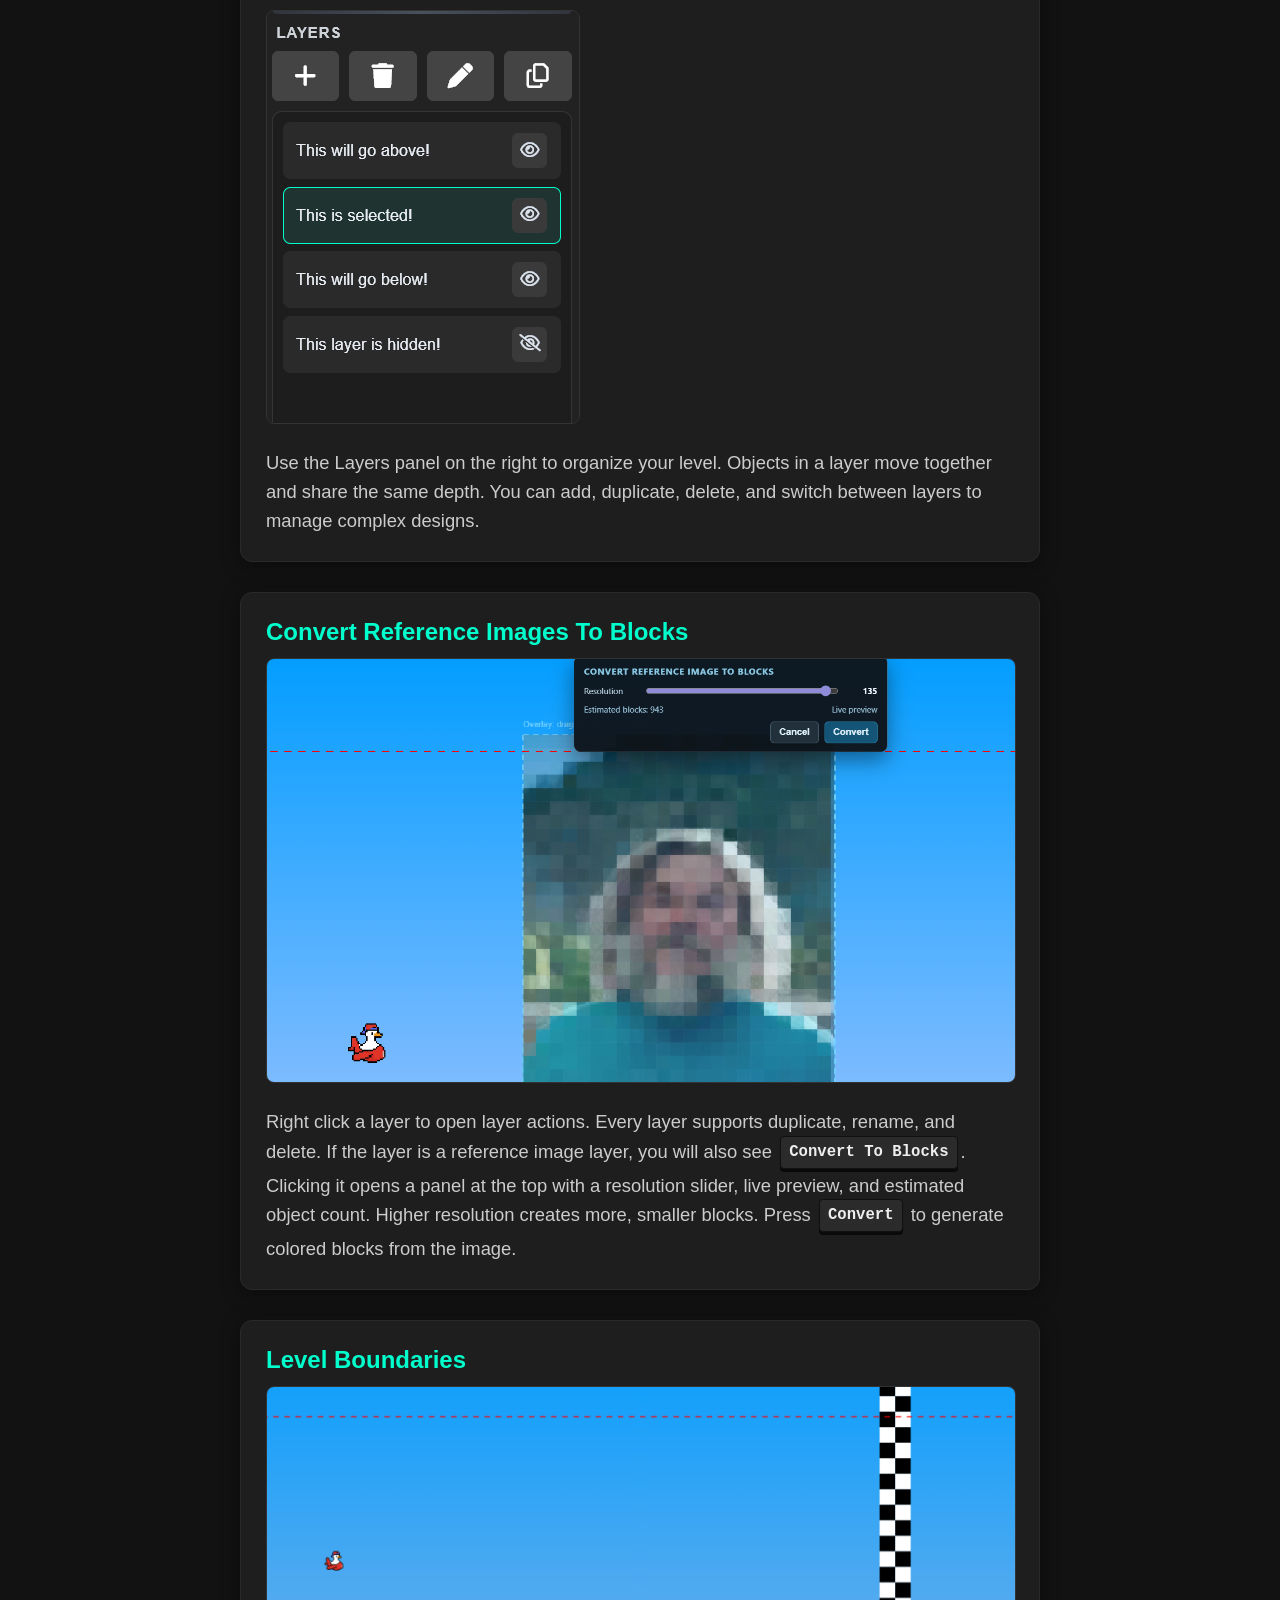
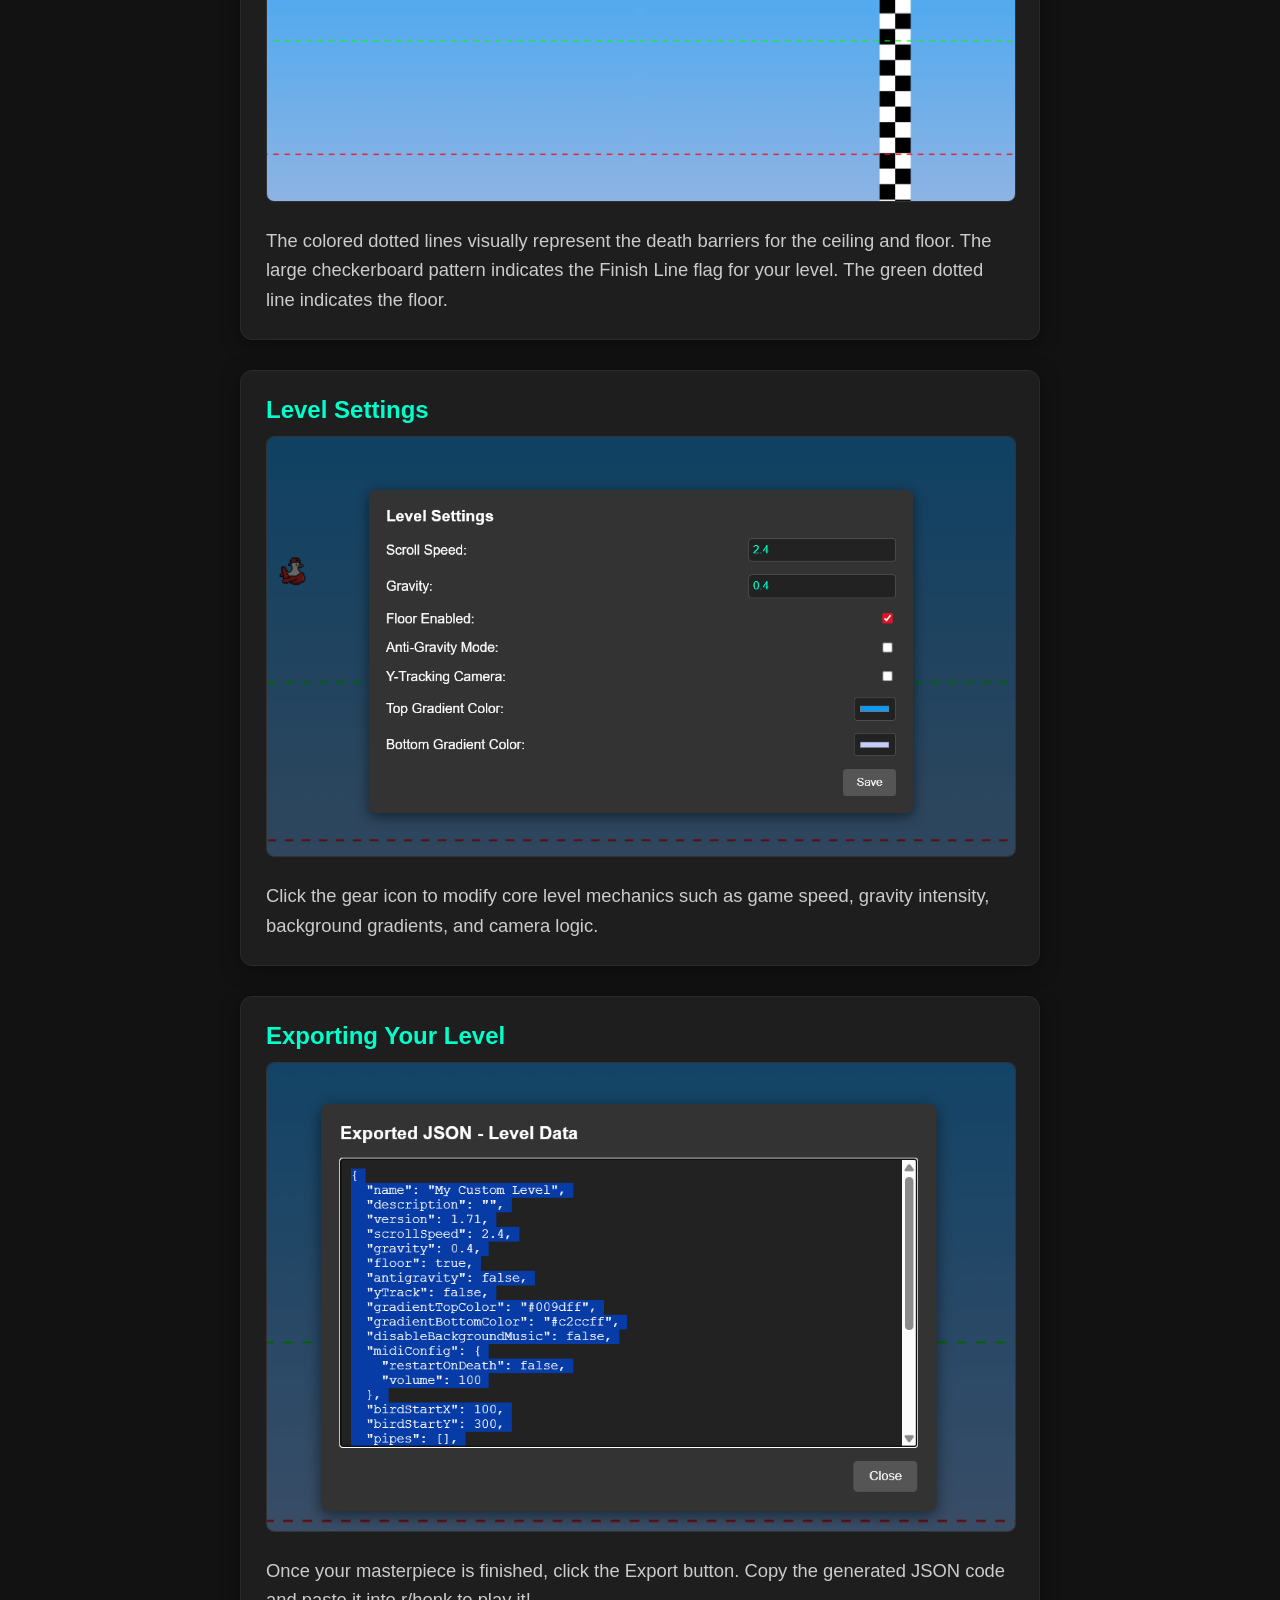
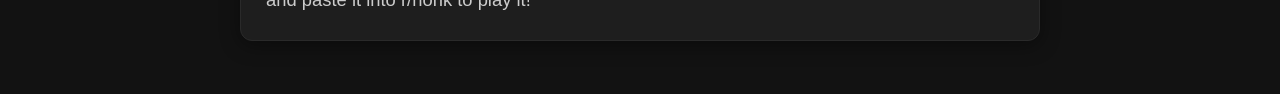
==== commit b5ccd78f: "tutorial" ====
--- a/tutorial.html
+++ b/tutorial.html
@@ -187,6 +187,12 @@
         </div>
 
         <div class="step">
+            <h2>Convert Reference Images To Blocks</h2>
+            <img src="tutorial-assets/image-to-blocks.png" alt="Converting Reference Images To Blocks">
+            <p>Right click a layer to open layer actions. Every layer supports duplicate, rename, and delete. If the layer is a reference image layer, you will also see <kbd>Convert To Blocks</kbd>. Clicking it opens a panel at the top with a resolution slider, live preview, and estimated object count. Higher resolution creates more, smaller blocks. Press <kbd>Convert</kbd> to generate colored blocks from the image.</p>
+        </div>
+
+        <div class="step">
             <h2>Level Boundaries</h2>
             <img src="tutorial-assets/colored-lines-and-finish-line.png" alt="Level Boundaries">
             <p>The colored dotted lines visually represent the death barriers for the ceiling and floor. The large checkerboard pattern indicates the Finish Line flag for your level. The green dotted line indicates the floor.</p>
